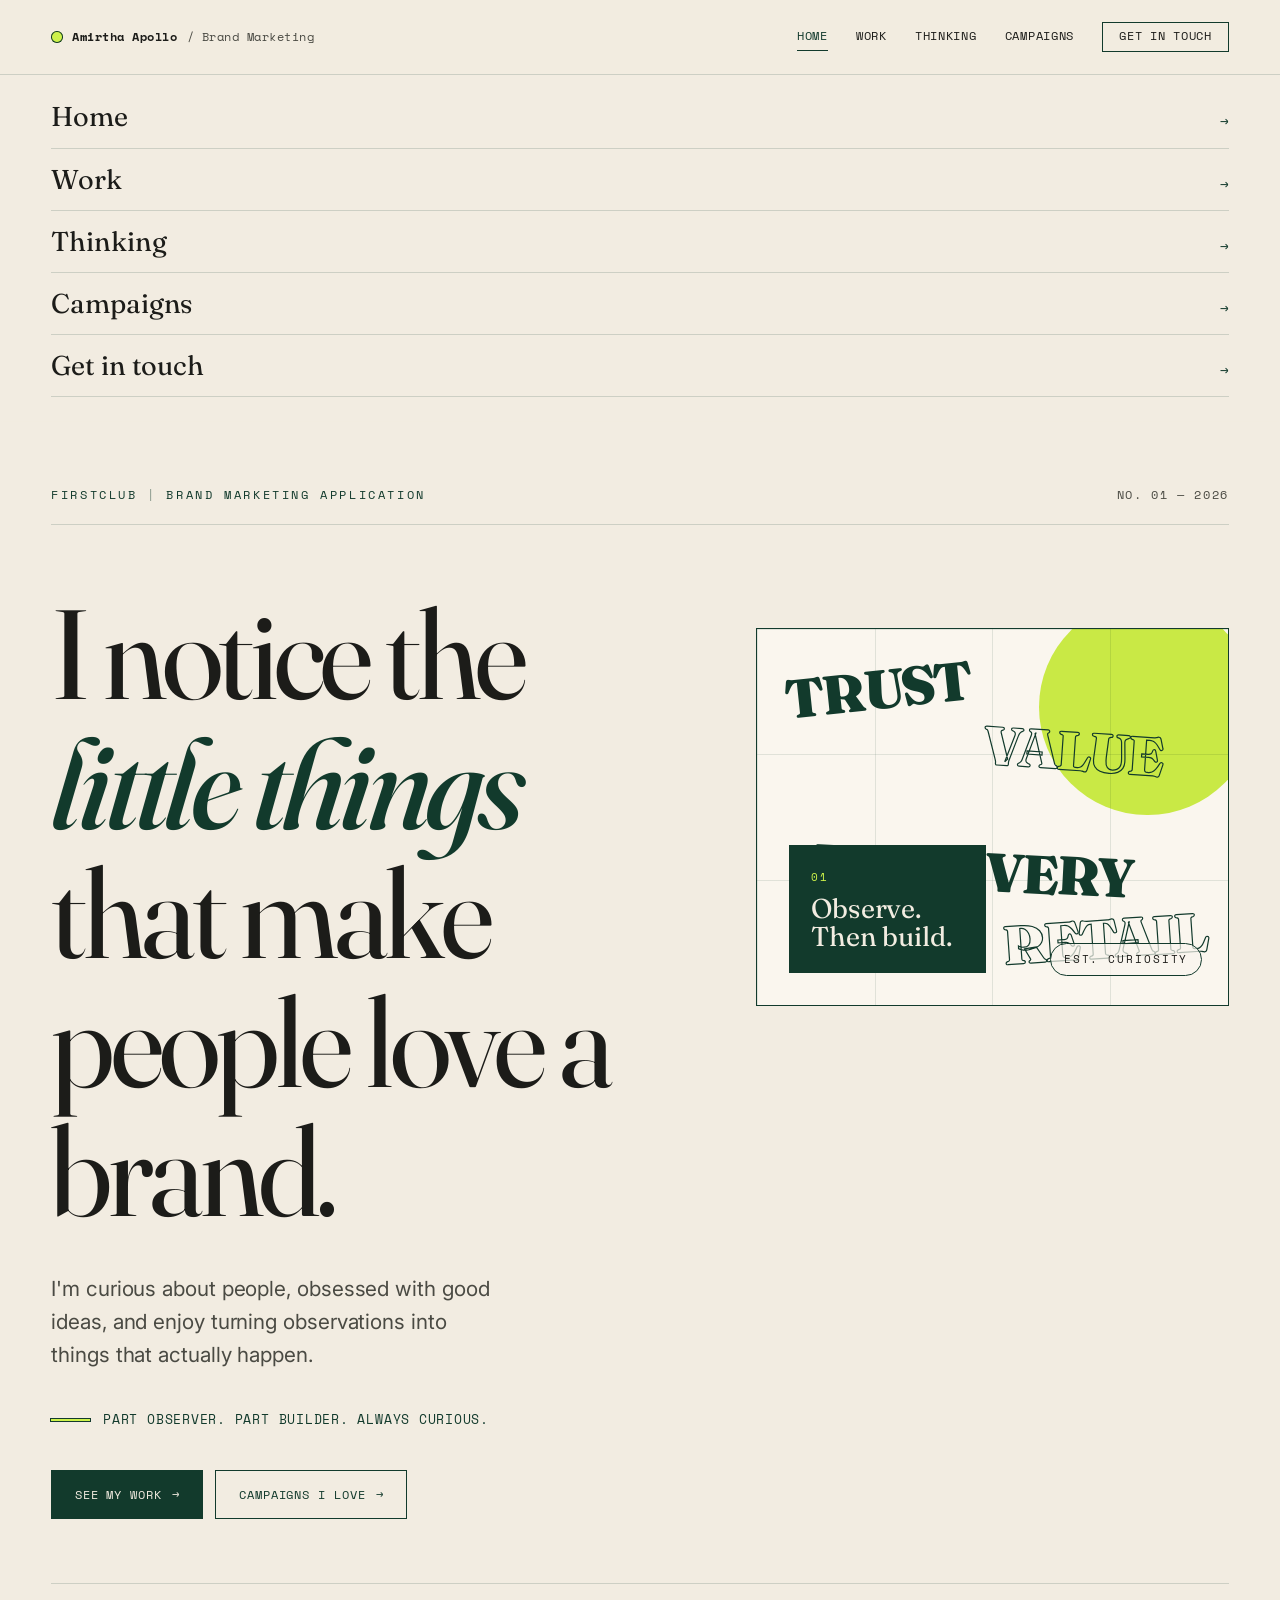
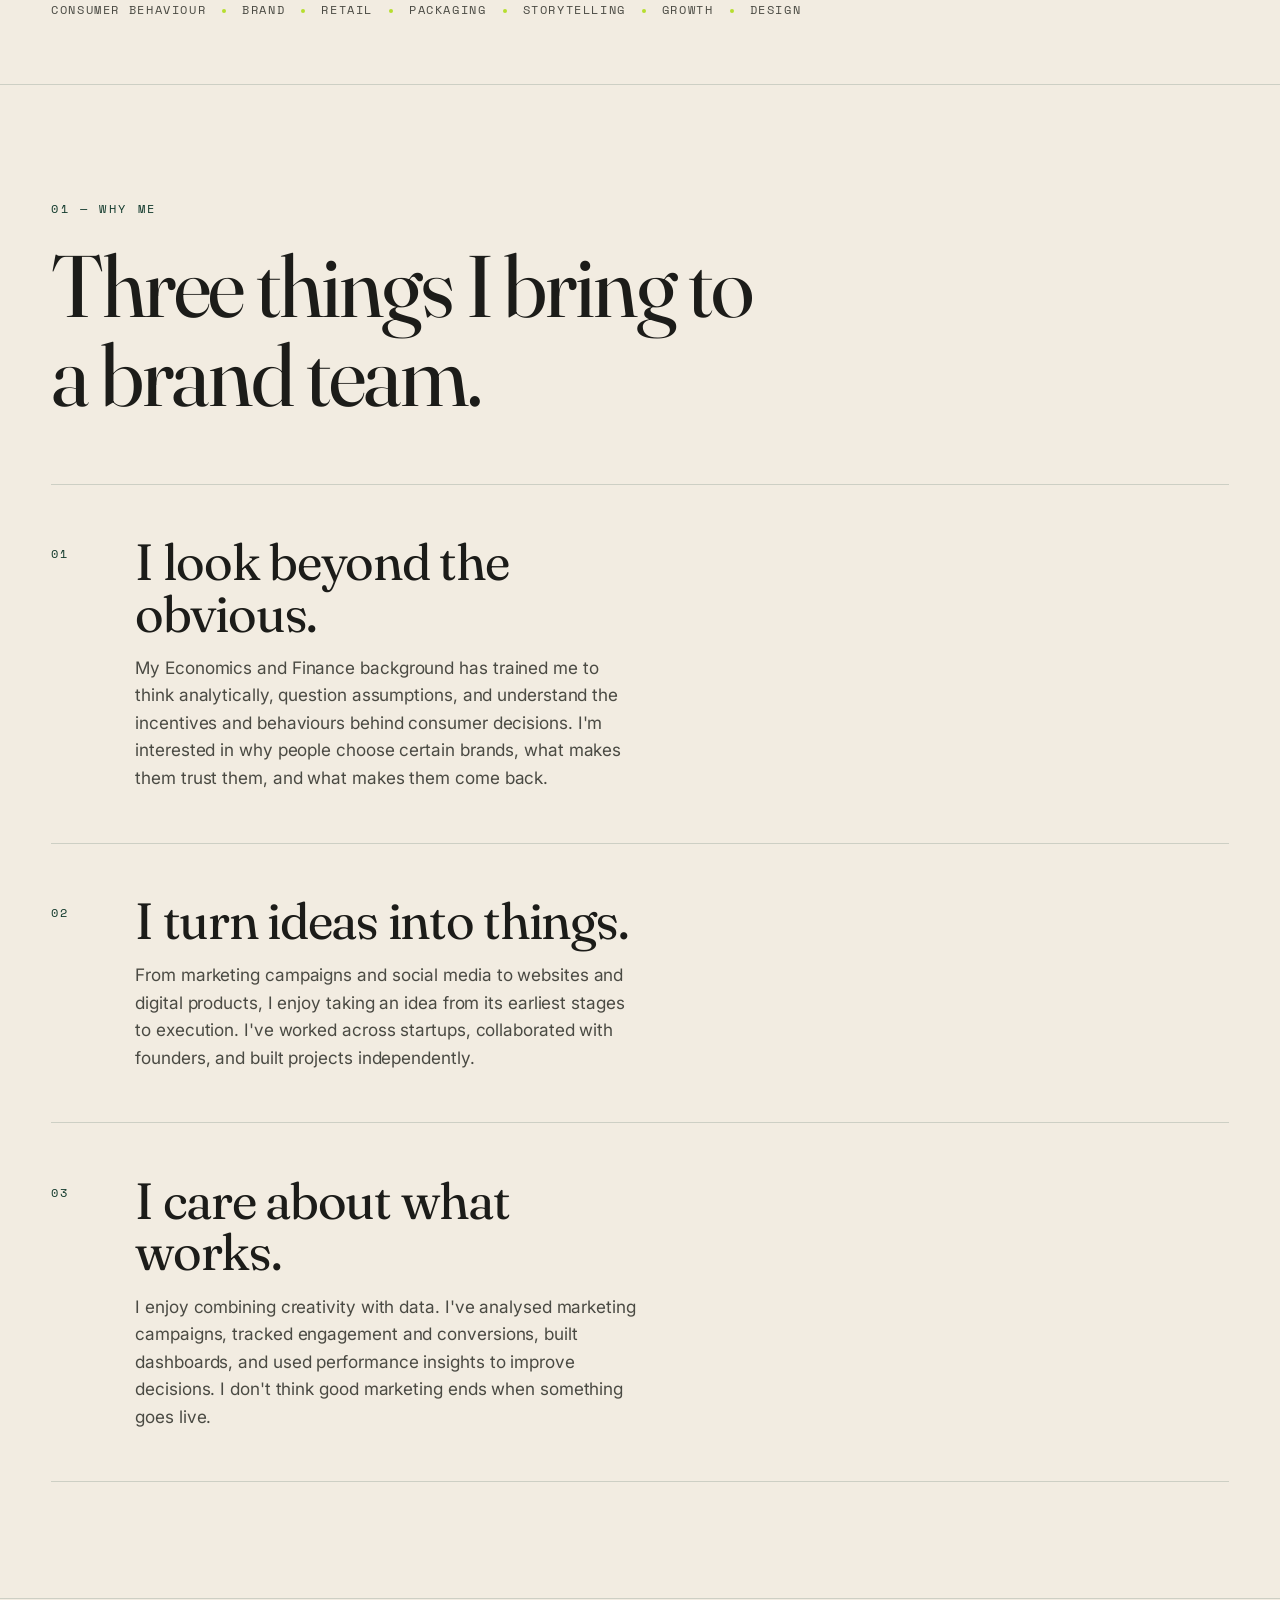
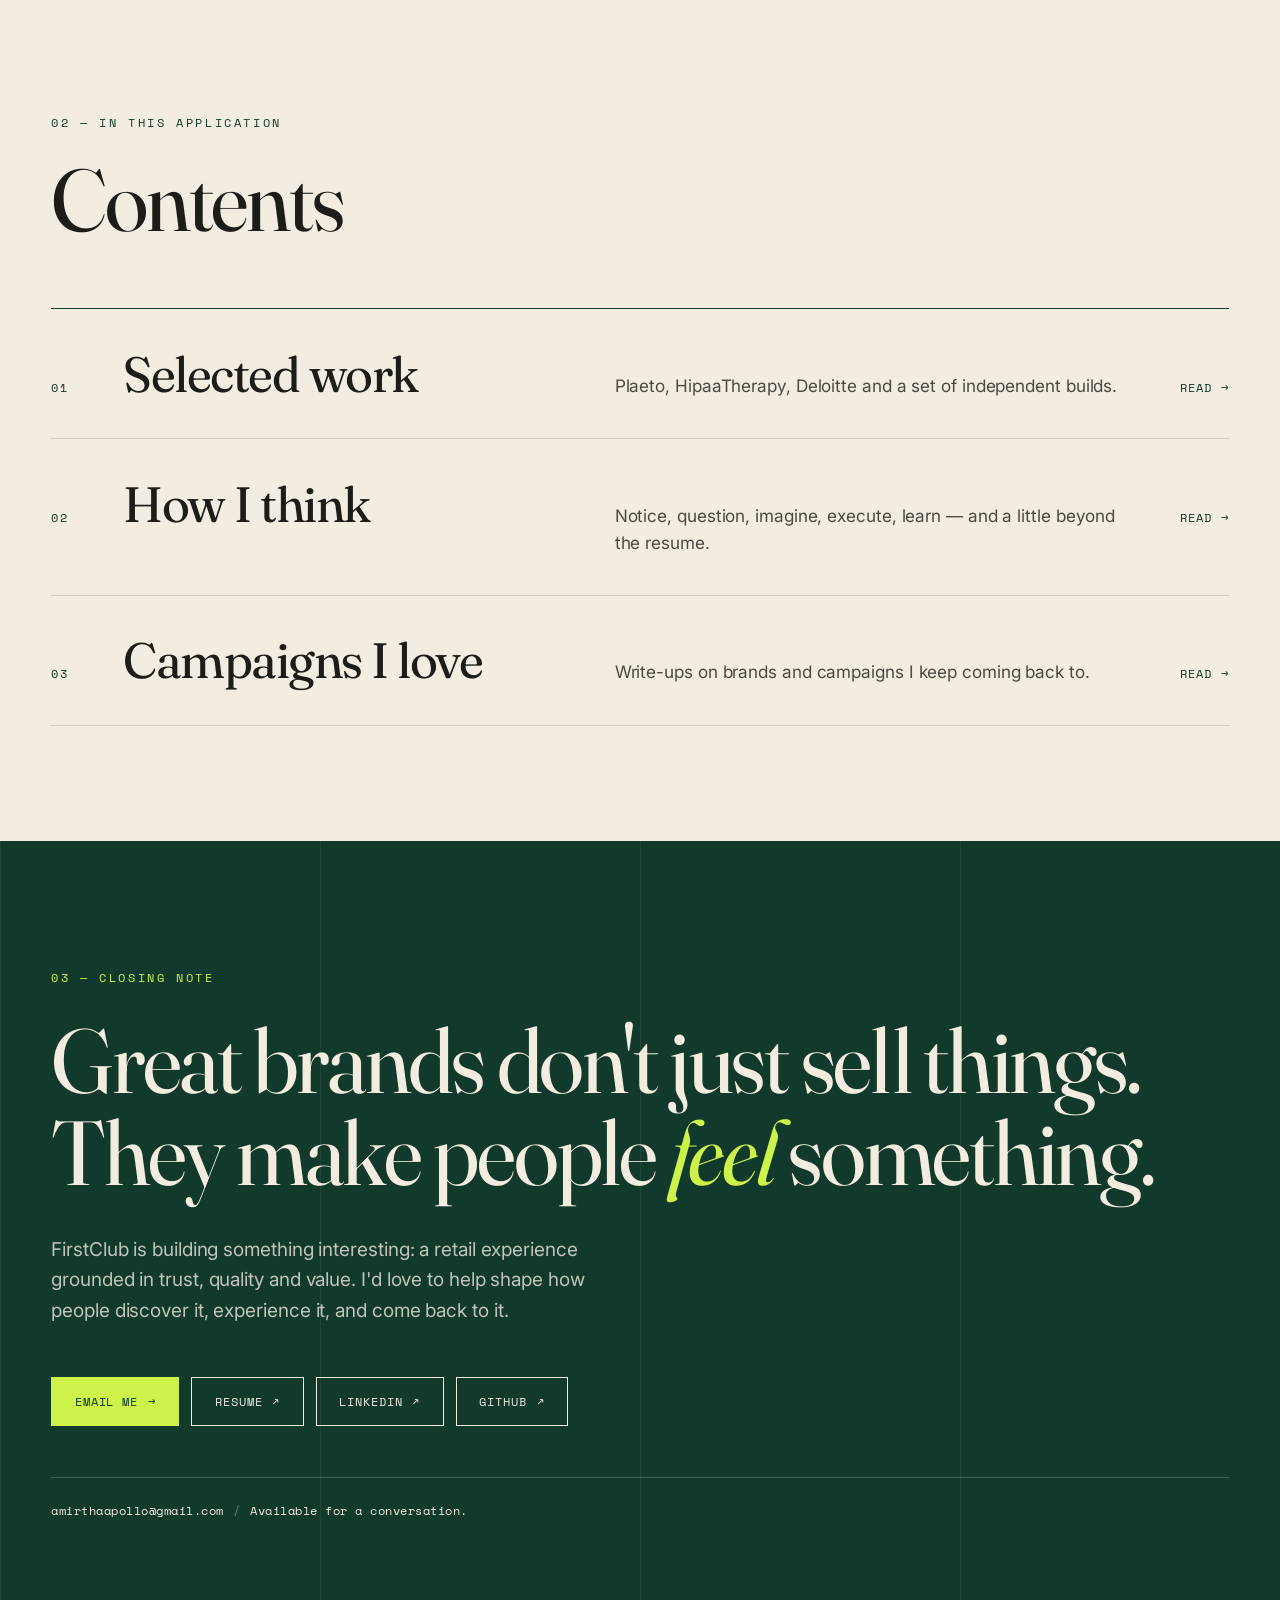
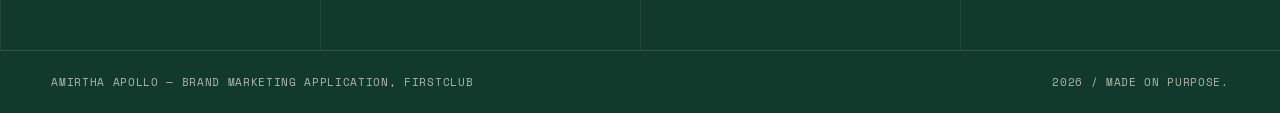
==== index.html @ 650ef2b1 "Add FirstClub Brand Marketing application site" ====
<!DOCTYPE html>
<html lang="en">
<head>
  <meta charset="UTF-8" />
  <meta name="viewport" content="width=device-width, initial-scale=1.0" />
  <title>Amirtha Apollo — Brand Marketing Application | FirstClub</title>
  <meta name="description" content="Amirtha Apollo — Brand Marketing application for FirstClub. Part observer, part builder, always curious. I notice the little things that make people love a brand." />
  <meta name="author" content="Amirtha Apollo" />
  <meta name="theme-color" content="#F4EFE6" />
  <link rel="canonical" href="https://amirthaapollo.netlify.app/" />

  <meta property="og:type" content="website" />
  <meta property="og:title" content="Amirtha Apollo — Brand Marketing Application | FirstClub" />
  <meta property="og:description" content="Part observer. Part builder. Always curious. A Brand Marketing application for FirstClub." />
  <meta property="og:url" content="https://amirthaapollo.netlify.app/" />
  <meta name="twitter:card" content="summary_large_image" />
  <meta name="twitter:title" content="Amirtha Apollo — Brand Marketing Application | FirstClub" />
  <meta name="twitter:description" content="Part observer. Part builder. Always curious." />

  <link rel="preconnect" href="https://fonts.googleapis.com" />
  <link rel="preconnect" href="https://fonts.gstatic.com" crossorigin />
  <link href="https://fonts.googleapis.com/css2?family=Fraunces:opsz,wght@9..144,300;9..144,400;9..144,500;9..144,600;9..144,700;9..144,900&family=Inter:wght@300;400;500;600&family=Space+Mono:wght@400;700&display=swap" rel="stylesheet" />
  <link rel="stylesheet" href="styles.css" />

  <script type="application/ld+json">
  {
    "@context": "https://schema.org",
    "@type": "Person",
    "name": "Amirtha Apollo",
    "email": "mailto:amirthaapollo@gmail.com",
    "url": "https://amirthaapollo.netlify.app/",
    "sameAs": ["https://github.com/AmirthaApollo", "https://amirthaapollo.netlify.app/"],
    "jobTitle": "Brand Marketing",
    "knowsAbout": ["Brand Marketing", "Consumer Behaviour", "Growth", "Product", "Human Capital Consulting"]
  }
  </script>
</head>
<body>
  <a class="skip-link" href="#content">Skip to content</a>

  <header class="site-head" id="siteHead">
    <div class="shell head-inner">
      <a class="mark" href="index.html" aria-label="Amirtha Apollo — home">
        <span class="mark-dot" aria-hidden="true"></span>
        <span class="mark-name">Amirtha Apollo</span>
        <span class="mark-role" aria-hidden="true">/ Brand Marketing</span>
      </a>

      <nav class="nav" aria-label="Primary">
        <a href="index.html" class="is-current">Home</a>
        <a href="work.html">Work</a>
        <a href="thinking.html">Thinking</a>
        <a href="campaigns.html">Campaigns</a>
        <a class="nav-cta" href="index.html#contact">Get in touch</a>
      </nav>

      <button class="menu-btn" id="menuBtn" aria-expanded="false" aria-controls="mobileNav" aria-label="Open menu">
        <span class="menu-bar" aria-hidden="true"></span>
        <span class="menu-bar" aria-hidden="true"></span>
      </button>
    </div>

    <nav class="mobile-nav" id="mobileNav" aria-label="Mobile" hidden>
      <a href="index.html">Home</a>
      <a href="work.html">Work</a>
      <a href="thinking.html">Thinking</a>
      <a href="campaigns.html">Campaigns</a>
      <a href="index.html#contact">Get in touch</a>
    </nav>
  </header>

  <main id="content">
    <section class="hero" id="top">
      <div class="shell">
        <div class="hero-top">
          <p class="eyebrow">FirstClub <span class="sep" aria-hidden="true">|</span> Brand Marketing Application</p>
          <p class="hero-edition">No. 01 <span aria-hidden="true">—</span> 2026</p>
        </div>

        <div class="hero-body">
          <div class="hero-lead">
            <h1 class="hero-title">
              I notice the <em>little things</em> that make people love a brand.
            </h1>
            <p class="hero-sub">
              I'm curious about people, obsessed with good ideas, and enjoy turning observations into things that actually happen.
            </p>
            <p class="hero-tag">
              <span class="tag-rule" aria-hidden="true"></span>
              Part observer. Part builder. Always curious.
            </p>
            <div class="hero-actions-row">
              <a class="btn-hero" href="work.html">See my work <span aria-hidden="true">&#8594;</span></a>
              <a class="btn-hero btn-hero--ghost" href="campaigns.html">Campaigns I love <span aria-hidden="true">&#8594;</span></a>
            </div>
          </div>

          <aside class="hero-art" aria-hidden="true">
            <div class="art-frame">
              <div class="art-lines"></div>
              <div class="art-disc"></div>
              <span class="art-word" style="--x:6%;--y:10%;--r:-6deg">TRUST</span>
              <span class="art-word" style="--x:48%;--y:26%;--r:4deg">VALUE</span>
              <span class="art-word" style="--x:12%;--y:58%;--r:3deg">DISCOVERY</span>
              <span class="art-word" style="--x:52%;--y:76%;--r:-4deg">RETAIL</span>
              <div class="art-tile">
                <span class="tile-num">01</span>
                <span class="tile-cap">Observe.<br />Then build.</span>
              </div>
              <span class="art-stamp">Est. curiosity</span>
            </div>
          </aside>
        </div>

        <div class="ticker" aria-hidden="true">
          <span>Consumer behaviour</span><span class="tick-dot"></span>
          <span>Brand</span><span class="tick-dot"></span>
          <span>Retail</span><span class="tick-dot"></span>
          <span>Packaging</span><span class="tick-dot"></span>
          <span>Storytelling</span><span class="tick-dot"></span>
          <span>Growth</span><span class="tick-dot"></span>
          <span>Design</span>
        </div>
      </div>
    </section>

    <section class="section why" id="main" aria-labelledby="why-title">
      <div class="shell">
        <header class="section-head reveal">
          <p class="eyebrow">01 <span aria-hidden="true">—</span> Why me</p>
          <h2 class="section-title" id="why-title">Three things I bring to<br class="desk-only" /> a brand team.</h2>
        </header>

        <div class="tenets">
          <article class="tenet reveal">
            <span class="tenet-num">01</span>
            <h3 class="tenet-title">I look beyond the obvious.</h3>
            <p>
              My Economics and Finance background has trained me to think analytically, question assumptions, and
              understand the incentives and behaviours behind consumer decisions. I'm interested in why people choose
              certain brands, what makes them trust them, and what makes them come back.
            </p>
          </article>

          <article class="tenet reveal">
            <span class="tenet-num">02</span>
            <h3 class="tenet-title">I turn ideas into things.</h3>
            <p>
              From marketing campaigns and social media to websites and digital products, I enjoy taking an idea from
              its earliest stages to execution. I've worked across startups, collaborated with founders, and built
              projects independently.
            </p>
          </article>

          <article class="tenet reveal">
            <span class="tenet-num">03</span>
            <h3 class="tenet-title">I care about what works.</h3>
            <p>
              I enjoy combining creativity with data. I've analysed marketing campaigns, tracked engagement and
              conversions, built dashboards, and used performance insights to improve decisions. I don't think good
              marketing ends when something goes live.
            </p>
          </article>
        </div>
      </div>
    </section>

    <section class="section contents-sec" aria-labelledby="contents-title">
      <div class="shell">
        <header class="section-head reveal">
          <p class="eyebrow">02 <span aria-hidden="true">—</span> In this application</p>
          <h2 class="section-title" id="contents-title">Contents</h2>
        </header>

        <ol class="contents">
          <li class="reveal">
            <a href="work.html">
              <span class="c-num">01</span>
              <span class="c-name">Selected work</span>
              <span class="c-desc">Plaeto, HipaaTherapy, Deloitte and a set of independent builds.</span>
              <span class="c-go" aria-hidden="true">Read &#8594;</span>
            </a>
          </li>
          <li class="reveal">
            <a href="thinking.html">
              <span class="c-num">02</span>
              <span class="c-name">How I think</span>
              <span class="c-desc">Notice, question, imagine, execute, learn — and a little beyond the resume.</span>
              <span class="c-go" aria-hidden="true">Read &#8594;</span>
            </a>
          </li>
          <li class="reveal">
            <a href="campaigns.html">
              <span class="c-num">03</span>
              <span class="c-name">Campaigns I love</span>
              <span class="c-desc">Write-ups on brands and campaigns I keep coming back to.</span>
              <span class="c-go" aria-hidden="true">Read &#8594;</span>
            </a>
          </li>
        </ol>
      </div>
    </section>

    <section class="closing" id="contact" aria-labelledby="contact-title">
      <div class="shell">
        <p class="eyebrow reveal">03 <span aria-hidden="true">—</span> Closing note</p>
        <h2 class="closing-title reveal" id="contact-title">
          Great brands don't just sell things. They make people <em>feel</em> something.
        </h2>
        <p class="closing-sub reveal">
          FirstClub is building something interesting: a retail experience grounded in trust, quality and value.
          I'd love to help shape how people discover it, experience it, and come back to it.
        </p>

        <div class="closing-actions reveal">
          <a class="btn btn-solid" href="mailto:amirthaapollo@gmail.com">
            Email me <span aria-hidden="true">&#8594;</span>
          </a>
          <a class="btn btn-line" href="#">Resume <span aria-hidden="true">&#8599;</span></a>
          <a class="btn btn-line" href="#">LinkedIn <span aria-hidden="true">&#8599;</span></a>
          <a class="btn btn-line" href="https://github.com/AmirthaApollo" target="_blank" rel="noopener">GitHub <span aria-hidden="true">&#8599;</span></a>
        </div>

        <div class="closing-detail reveal">
          <a href="mailto:amirthaapollo@gmail.com">amirthaapollo@gmail.com</a>
          <span aria-hidden="true" class="closing-sep">/</span>
          <span>Available for a conversation.</span>
        </div>
      </div>
    </section>
  </main>

  <footer class="site-foot">
    <div class="shell foot-inner">
      <p>Amirtha Apollo <span aria-hidden="true">—</span> Brand Marketing application, FirstClub</p>
      <p><span id="year">2026</span> <span aria-hidden="true">/</span> Made on purpose.</p>
    </div>
  </footer>

  <script src="script.js" defer></script>
</body>
</html>
---- styles.css ----
:root {
  --ivory: #f2ece1;
  --ivory-2: #faf6ee;
  --ink: #1c1c19;
  --ink-soft: #4a4a43;
  --forest: #123a2c;
  --forest-2: #1c4c3a;
  --lime: #cdf24a;
  --lime-deep: #b6de2e;
  --line: rgba(18, 58, 44, 0.16);
  --line-ink: rgba(28, 28, 25, 0.14);
  --serif: "Fraunces", Georgia, "Times New Roman", serif;
  --sans: "Inter", system-ui, -apple-system, "Segoe UI", sans-serif;
  --mono: "Space Mono", ui-monospace, "SFMono-Regular", monospace;
  --shell: 1280px;
  --gutter: clamp(1.25rem, 4vw, 4rem);
  --ease: cubic-bezier(0.22, 0.61, 0.36, 1);
}

*,
*::before,
*::after {
  box-sizing: border-box;
}

html {
  -webkit-text-size-adjust: 100%;
  scroll-behavior: smooth;
}

body {
  margin: 0;
  background: var(--ivory);
  color: var(--ink);
  font-family: var(--sans);
  font-size: clamp(1rem, 0.95rem + 0.25vw, 1.075rem);
  line-height: 1.6;
  font-weight: 400;
  letter-spacing: -0.005em;
  -webkit-font-smoothing: antialiased;
  text-rendering: optimizeLegibility;
  overflow-x: hidden;
}

h1,
h2,
h3 {
  margin: 0;
  font-family: var(--serif);
  font-weight: 500;
  line-height: 1.02;
  letter-spacing: -0.025em;
}

p {
  margin: 0;
}

img {
  max-width: 100%;
  display: block;
}

a {
  color: inherit;
  text-decoration: none;
}

ol,
ul {
  margin: 0;
  padding: 0;
  list-style: none;
}

::selection {
  background: var(--lime);
  color: var(--forest);
}

:focus-visible {
  outline: 2px solid var(--forest);
  outline-offset: 3px;
  border-radius: 2px;
}

.skip-link {
  position: absolute;
  top: -100px;
  left: var(--gutter);
  z-index: 200;
  background: var(--forest);
  color: var(--ivory);
  padding: 0.7rem 1.1rem;
  font-family: var(--mono);
  font-size: 0.72rem;
  letter-spacing: 0.1em;
  text-transform: uppercase;
}

.skip-link:focus {
  top: 0.75rem;
}

.shell {
  width: min(100% - (var(--gutter) * 2), var(--shell));
  margin-inline: auto;
}

.eyebrow {
  font-family: var(--mono);
  font-size: clamp(0.66rem, 0.62rem + 0.15vw, 0.74rem);
  letter-spacing: 0.22em;
  text-transform: uppercase;
  color: var(--forest);
}

.eyebrow .sep {
  opacity: 0.5;
}

.section {
  padding-block: clamp(4.5rem, 9vw, 9rem);
  border-top: 1px solid var(--line);
  position: relative;
  scroll-margin-top: 5.25rem;
}

.section-head {
  max-width: 62rem;
  margin-bottom: clamp(2.75rem, 5vw, 4.5rem);
}

.section-head .eyebrow {
  margin-bottom: 1.4rem;
}

.section-title {
  font-size: clamp(2.4rem, 1.3rem + 5.2vw, 5.6rem);
  font-weight: 400;
}

.section-title br {
  display: none;
}

.section-intro {
  margin-top: 1.5rem;
  max-width: 40ch;
  color: var(--ink-soft);
}

.desk-only {
  display: none;
}

/* ---------- header ---------- */

.site-head {
  position: sticky;
  top: 0;
  z-index: 100;
  background: color-mix(in srgb, var(--ivory) 88%, transparent);
  backdrop-filter: saturate(140%) blur(12px);
  -webkit-backdrop-filter: saturate(140%) blur(12px);
  border-bottom: 1px solid transparent;
  transition: border-color 0.4s var(--ease), background 0.4s var(--ease);
}

.site-head.is-stuck {
  border-bottom-color: var(--line);
}

.head-inner {
  display: flex;
  align-items: center;
  justify-content: space-between;
  gap: 1.5rem;
  min-height: 4.6rem;
}

.mark {
  display: inline-flex;
  align-items: center;
  gap: 0.6rem;
  font-family: var(--mono);
  font-size: 0.78rem;
  letter-spacing: 0.04em;
}

.mark-dot {
  width: 0.72rem;
  height: 0.72rem;
  border-radius: 50%;
  background: var(--lime);
  box-shadow: 0 0 0 1px var(--forest) inset;
  flex: none;
}

.mark-name {
  font-weight: 700;
}

.mark-role {
  color: var(--ink-soft);
  display: none;
}

.nav {
  display: flex;
  align-items: center;
  gap: clamp(1rem, 2.2vw, 2.2rem);
  font-family: var(--mono);
  font-size: 0.74rem;
  letter-spacing: 0.06em;
  text-transform: uppercase;
}

.nav a {
  position: relative;
  padding-block: 0.3rem;
  color: var(--ink);
  transition: color 0.3s var(--ease);
}

.nav a:not(.nav-cta)::after {
  content: "";
  position: absolute;
  left: 0;
  bottom: 0;
  height: 1px;
  width: 100%;
  background: var(--forest);
  transform: scaleX(0);
  transform-origin: left;
  transition: transform 0.4s var(--ease);
}

.nav a:not(.nav-cta):hover::after,
.nav a.is-active:not(.nav-cta)::after {
  transform: scaleX(1);
}

.nav-cta {
  border: 1px solid var(--forest);
  padding: 0.55rem 1rem;
  color: var(--forest);
  transition: background 0.3s var(--ease), color 0.3s var(--ease);
}

.nav-cta:hover {
  background: var(--forest);
  color: var(--ivory);
}

.menu-btn {
  display: none;
  flex-direction: column;
  justify-content: center;
  gap: 6px;
  width: 2.75rem;
  height: 2.75rem;
  background: none;
  border: 1px solid var(--line);
  cursor: pointer;
  padding: 0;
}

.menu-bar {
  display: block;
  width: 1.15rem;
  height: 1.5px;
  margin-inline: auto;
  background: var(--forest);
  transition: transform 0.35s var(--ease), opacity 0.35s var(--ease);
}

.menu-btn[aria-expanded="true"] .menu-bar:first-child {
  transform: translateY(3.75px) rotate(45deg);
}

.menu-btn[aria-expanded="true"] .menu-bar:last-child {
  transform: translateY(-3.75px) rotate(-45deg);
}

.mobile-nav {
  display: grid;
  border-top: 1px solid var(--line);
  background: var(--ivory);
  padding: 0.75rem var(--gutter) 1.5rem;
}

.mobile-nav a {
  font-family: var(--serif);
  font-size: 1.7rem;
  padding-block: 0.55rem;
  border-bottom: 1px solid var(--line);
  display: flex;
  justify-content: space-between;
  align-items: baseline;
}

.mobile-nav a::after {
  content: "\2192";
  font-family: var(--mono);
  font-size: 0.9rem;
  color: var(--forest);
}

/* ---------- hero ---------- */

.hero {
  padding-block: clamp(2rem, 5vw, 4rem) clamp(2.5rem, 5vw, 4.5rem);
  position: relative;
  scroll-margin-top: 5.25rem;
}

.hero-top {
  display: flex;
  justify-content: space-between;
  align-items: center;
  gap: 1rem;
  padding-bottom: 1.2rem;
  border-bottom: 1px solid var(--line);
}

.hero-edition {
  font-family: var(--mono);
  font-size: 0.72rem;
  letter-spacing: 0.14em;
  text-transform: uppercase;
  color: var(--ink-soft);
}

.hero-body {
  display: grid;
  gap: clamp(2.5rem, 5vw, 4.5rem);
  padding-top: clamp(2rem, 5vw, 4rem);
}

.hero-lead {
  max-width: 40rem;
}

.hero-title {
  font-size: clamp(3rem, 1.2rem + 8.4vw, 8.6rem);
  font-weight: 400;
  letter-spacing: -0.035em;
}

.hero-title em {
  font-style: italic;
  font-weight: 500;
  color: var(--forest);
}

.hero-sub {
  margin-top: clamp(1.5rem, 3vw, 2.25rem);
  max-width: 34ch;
  font-size: clamp(1.05rem, 1rem + 0.4vw, 1.3rem);
  color: var(--ink-soft);
}

.hero-tag {
  margin-top: clamp(1.75rem, 3vw, 2.5rem);
  display: inline-flex;
  align-items: center;
  gap: 0.85rem;
  font-family: var(--mono);
  font-size: 0.8rem;
  letter-spacing: 0.06em;
  text-transform: uppercase;
  color: var(--forest);
}

.tag-rule {
  width: 2.4rem;
  height: 2px;
  background: var(--lime);
  box-shadow: 0 0 0 1px var(--forest);
}

/* hero art */

.hero-art {
  position: relative;
}

.art-frame {
  position: relative;
  aspect-ratio: 5 / 4;
  background: var(--ivory-2);
  border: 1px solid var(--forest);
  overflow: hidden;
}

.art-lines {
  position: absolute;
  inset: 0;
  background-image:
    repeating-linear-gradient(to right, var(--line) 0 1px, transparent 1px 25%),
    repeating-linear-gradient(to bottom, var(--line) 0 1px, transparent 1px 33.33%);
  opacity: 0.7;
}

.art-disc {
  position: absolute;
  right: -6%;
  top: -8%;
  width: 46%;
  aspect-ratio: 1;
  border-radius: 50%;
  background: var(--lime);
  mix-blend-mode: multiply;
}

.art-word {
  position: absolute;
  left: var(--x);
  top: var(--y);
  transform: rotate(var(--r));
  font-family: var(--serif);
  font-weight: 900;
  font-size: clamp(1.5rem, 1rem + 3.4vw, 3.4rem);
  line-height: 0.9;
  letter-spacing: -0.04em;
  color: var(--forest);
  text-transform: uppercase;
}

.art-word:nth-of-type(even) {
  color: transparent;
  -webkit-text-stroke: 1.2px var(--forest);
}

.art-tile {
  position: absolute;
  left: clamp(1rem, 3vw, 2rem);
  bottom: clamp(1rem, 3vw, 2rem);
  width: 42%;
  background: var(--forest);
  color: var(--ivory);
  padding: clamp(0.9rem, 2vw, 1.4rem);
  display: grid;
  gap: 0.5rem;
}

.tile-num {
  font-family: var(--mono);
  font-size: 0.7rem;
  letter-spacing: 0.16em;
  color: var(--lime);
}

.tile-cap {
  font-family: var(--serif);
  font-size: clamp(1.05rem, 0.8rem + 1.4vw, 1.7rem);
  line-height: 1.05;
}

.art-stamp {
  position: absolute;
  right: clamp(0.9rem, 2.5vw, 1.6rem);
  bottom: clamp(1rem, 3vw, 1.8rem);
  font-family: var(--mono);
  font-size: 0.66rem;
  letter-spacing: 0.18em;
  text-transform: uppercase;
  border: 1px solid var(--forest);
  border-radius: 999px;
  padding: 0.45rem 0.8rem;
  background: color-mix(in srgb, var(--ivory-2) 70%, transparent);
}

.art-caption,
.ticker {
  display: none;
}

.ticker {
  margin-top: clamp(2.5rem, 5vw, 4rem);
  padding-top: 1.1rem;
  border-top: 1px solid var(--line);
  align-items: center;
  gap: 1rem;
  font-family: var(--mono);
  font-size: 0.72rem;
  letter-spacing: 0.14em;
  text-transform: uppercase;
  color: var(--ink-soft);
  flex-wrap: wrap;
}

.tick-dot {
  width: 4px;
  height: 4px;
  border-radius: 50%;
  background: var(--lime-deep);
}

/* ---------- why me ---------- */

.tenets {
  display: grid;
  gap: 0;
  border-top: 1px solid var(--line);
}

.tenet {
  display: grid;
  grid-template-columns: 1fr;
  gap: 0.9rem;
  padding-block: clamp(2rem, 4vw, 3.4rem);
  border-bottom: 1px solid var(--line);
  position: relative;
}

.tenet-num {
  font-family: var(--mono);
  font-size: 0.72rem;
  letter-spacing: 0.16em;
  color: var(--forest);
}

.tenet-title {
  font-size: clamp(1.8rem, 1.1rem + 2.6vw, 3.2rem);
  font-weight: 400;
  max-width: 16ch;
}

.tenet p {
  color: var(--ink-soft);
  max-width: 46ch;
}

/* ---------- work index ---------- */

.index {
  border-top: 1px solid var(--forest);
}

.entry {
  display: grid;
  gap: 1.5rem;
  padding-block: clamp(2.25rem, 4vw, 3.5rem);
  border-bottom: 1px solid var(--line);
  transition: background 0.4s var(--ease);
}

.entry:hover {
  background: color-mix(in srgb, var(--ivory-2) 70%, transparent);
}

.entry-head {
  display: grid;
  grid-template-columns: auto 1fr;
  gap: 0.35rem 1.1rem;
  align-items: baseline;
}

.entry-num {
  font-family: var(--mono);
  font-size: 0.74rem;
  letter-spacing: 0.14em;
  color: var(--forest);
  grid-row: span 2;
  padding-top: 0.5rem;
}

.entry-name {
  font-size: clamp(1.9rem, 1.1rem + 3vw, 3.6rem);
  font-weight: 400;
  letter-spacing: -0.03em;
}

.entry-kind {
  font-family: var(--mono);
  font-size: 0.72rem;
  letter-spacing: 0.1em;
  text-transform: uppercase;
  color: var(--ink-soft);
}

.entry-desc {
  max-width: 52ch;
  color: var(--ink-soft);
}

.entry-list {
  margin-top: 1.1rem;
  display: grid;
  gap: 0.65rem;
  max-width: 56ch;
}

.entry-list li {
  padding-left: 1.5rem;
  position: relative;
}

.entry-list li::before {
  content: "";
  position: absolute;
  left: 0;
  top: 0.72em;
  width: 0.9rem;
  height: 1px;
  background: var(--forest);
}

.entry-figures {
  display: flex;
  flex-wrap: wrap;
  gap: 0.6rem 1.6rem;
  align-content: start;
}

.figure {
  font-family: var(--mono);
  font-size: 0.72rem;
  letter-spacing: 0.05em;
  color: var(--ink-soft);
  text-transform: uppercase;
}

.figure b {
  display: block;
  font-family: var(--serif);
  font-weight: 500;
  font-size: 1.6rem;
  letter-spacing: -0.02em;
  color: var(--forest);
  text-transform: none;
}

/* ---------- builds ---------- */

.grid {
  display: grid;
  grid-template-columns: 1fr;
  gap: clamp(1.5rem, 3vw, 2.5rem);
}

.card {
  display: grid;
  gap: 0.9rem;
  align-content: start;
}

.card-thumb {
  display: block;
  overflow: hidden;
  border: 1px solid var(--forest);
  background: var(--ivory-2);
  aspect-ratio: 16 / 11;
}

.card-thumb img {
  width: 100%;
  height: 100%;
  object-fit: cover;
  object-position: top center;
  filter: grayscale(0.25) contrast(1.02);
  transform: scale(1.01);
  transition: transform 0.7s var(--ease), filter 0.5s var(--ease);
}

.card:hover .card-thumb img {
  transform: scale(1.05);
  filter: grayscale(0) contrast(1.05);
}

.card-meta {
  display: flex;
  align-items: baseline;
  justify-content: space-between;
  gap: 1rem;
  padding-top: 0.85rem;
  border-top: 1px solid var(--line);
}

.card-num {
  font-family: var(--mono);
  font-size: 0.72rem;
  color: var(--forest);
  letter-spacing: 0.12em;
}

.card-kind {
  font-family: var(--mono);
  font-size: 0.68rem;
  letter-spacing: 0.08em;
  text-transform: uppercase;
  color: var(--ink-soft);
  margin-left: auto;
  text-align: right;
}

.card-go {
  font-family: var(--mono);
  font-size: 0.68rem;
  letter-spacing: 0.08em;
  text-transform: uppercase;
  color: var(--forest);
  white-space: nowrap;
  transition: transform 0.3s var(--ease);
}

.card:hover .card-go {
  transform: translateX(3px);
}

.card-go i {
  font-style: normal;
}

.card-name {
  font-family: var(--serif);
  font-size: clamp(1.5rem, 1rem + 1.8vw, 2.2rem);
  letter-spacing: -0.02em;
  line-height: 1.05;
}

/* ---------- process ---------- */

.sequence {
  display: grid;
  gap: 0;
  border-top: 1px solid var(--forest);
}

.step {
  position: relative;
  padding: clamp(1.6rem, 3vw, 2.6rem) 0 clamp(1.6rem, 3vw, 2.6rem) 2.4rem;
  border-bottom: 1px solid var(--line);
  display: grid;
  gap: 0.5rem;
}

.step-node {
  position: absolute;
  left: 0;
  top: clamp(1.9rem, 3.4vw, 3rem);
  width: 0.9rem;
  height: 0.9rem;
  border-radius: 50%;
  background: var(--lime);
  border: 1px solid var(--forest);
  transition: background 0.4s var(--ease), transform 0.4s var(--ease);
}

.step::before {
  content: "";
  position: absolute;
  left: 0.42rem;
  top: 0;
  bottom: 0;
  width: 1px;
  background: var(--line);
}

.step:hover .step-node {
  background: var(--forest);
  transform: scale(1.35);
}

.step-num {
  font-family: var(--mono);
  font-size: 0.68rem;
  letter-spacing: 0.18em;
  color: var(--forest);
}

.step-title {
  font-size: clamp(1.8rem, 1.2rem + 2.4vw, 3rem);
  font-weight: 400;
}

.step p {
  color: var(--ink-soft);
  max-width: 46ch;
}

/* ---------- beyond ---------- */

.notes {
  display: grid;
  border-top: 1px solid var(--line);
}

.note {
  display: grid;
  gap: 0.6rem;
  padding-block: clamp(1.6rem, 3vw, 2.4rem);
  border-bottom: 1px solid var(--line);
}

.note-k {
  font-family: var(--mono);
  font-size: 0.72rem;
  letter-spacing: 0.14em;
  text-transform: uppercase;
  color: var(--forest);
}

.note-v {
  font-family: var(--serif);
  font-size: clamp(1.15rem, 0.9rem + 1.1vw, 1.65rem);
  line-height: 1.28;
  max-width: 34ch;
}

.tags {
  margin-top: clamp(2rem, 4vw, 3rem);
  display: flex;
  flex-wrap: wrap;
  gap: 0.6rem;
}

.tags span {
  font-family: var(--mono);
  font-size: 0.72rem;
  letter-spacing: 0.06em;
  text-transform: uppercase;
  border: 1px solid var(--line-ink);
  border-radius: 999px;
  padding: 0.45rem 0.9rem;
  transition: border-color 0.3s var(--ease), background 0.3s var(--ease), color 0.3s var(--ease);
}

.tags span:hover {
  border-color: var(--forest);
  background: var(--lime);
  color: var(--forest);
}

/* ---------- closing ---------- */

.closing {
  padding-block: clamp(5rem, 10vw, 10rem);
  background: var(--forest);
  color: var(--ivory);
  position: relative;
}

.closing::before {
  content: "";
  position: absolute;
  inset: 0;
  background-image: repeating-linear-gradient(to right, rgba(255, 255, 255, 0.06) 0 1px, transparent 1px 25%);
  pointer-events: none;
}

.closing .shell {
  position: relative;
}

.closing .eyebrow {
  color: var(--lime);
  margin-bottom: 1.6rem;
  display: block;
}

.closing-title {
  font-size: clamp(2.4rem, 1.2rem + 5.6vw, 6rem);
  font-weight: 400;
  max-width: 22ch;
}

.closing-title em {
  font-style: italic;
  color: var(--lime);
}

.closing-sub {
  margin-top: clamp(1.5rem, 3vw, 2.25rem);
  max-width: 46ch;
  color: color-mix(in srgb, var(--ivory) 78%, transparent);
  font-size: clamp(1rem, 0.95rem + 0.3vw, 1.2rem);
}

.closing-actions {
  margin-top: clamp(2.25rem, 4vw, 3.25rem);
  display: flex;
  flex-wrap: wrap;
  gap: 0.75rem;
}

.btn {
  display: inline-flex;
  align-items: center;
  gap: 0.6rem;
  font-family: var(--mono);
  font-size: 0.76rem;
  letter-spacing: 0.08em;
  text-transform: uppercase;
  padding: 0.85rem 1.4rem;
  border: 1px solid var(--ivory);
  transition: background 0.3s var(--ease), color 0.3s var(--ease), border-color 0.3s var(--ease);
}

.btn span {
  transition: transform 0.3s var(--ease);
}

.btn:hover span {
  transform: translateX(3px);
}

.btn-solid {
  background: var(--lime);
  color: var(--forest);
  border-color: var(--lime);
}

.btn-solid:hover {
  background: var(--ivory);
  border-color: var(--ivory);
}

.btn-line {
  color: var(--ivory);
}

.btn-line:hover {
  background: var(--ivory);
  color: var(--forest);
}

.closing-detail {
  margin-top: clamp(2.25rem, 4vw, 3.25rem);
  padding-top: 1.4rem;
  border-top: 1px solid rgba(255, 255, 255, 0.18);
  display: flex;
  flex-wrap: wrap;
  gap: 0.6rem;
  font-family: var(--mono);
  font-size: 0.78rem;
  letter-spacing: 0.04em;
}

.closing-detail a {
  border-bottom: 1px solid transparent;
  transition: border-color 0.3s var(--ease), color 0.3s var(--ease);
}

.closing-detail a:hover {
  border-bottom-color: var(--lime);
  color: var(--lime);
}

.closing-sep {
  opacity: 0.4;
}

/* ---------- footer ---------- */

.site-foot {
  background: var(--forest);
  color: color-mix(in srgb, var(--ivory) 70%, transparent);
  border-top: 1px solid rgba(255, 255, 255, 0.12);
  padding-block: 1.4rem;
}

.foot-inner {
  display: flex;
  flex-wrap: wrap;
  justify-content: space-between;
  gap: 0.5rem 1.5rem;
  font-family: var(--mono);
  font-size: 0.7rem;
  letter-spacing: 0.06em;
  text-transform: uppercase;
}

/* ---------- motion ---------- */

.reveal {
  opacity: 0;
  transform: translateY(26px);
  transition: opacity 0.7s var(--ease), transform 0.7s var(--ease);
}

.reveal.is-in {
  opacity: 1;
  transform: none;
}

.grid .reveal:nth-child(2),
.notes .reveal:nth-child(2) {
  transition-delay: 0.08s;
}

.grid .reveal:nth-child(3),
.notes .reveal:nth-child(3) {
  transition-delay: 0.16s;
}

.grid .reveal:nth-child(4),
.notes .reveal:nth-child(4) {
  transition-delay: 0.24s;
}

.grid .reveal:nth-child(5) {
  transition-delay: 0.32s;
}

/* ---------- responsive ---------- */

@media (min-width: 640px) {
  .mark-role {
    display: inline;
  }

  .tenet {
    grid-template-columns: 4rem 1fr;
    column-gap: 1.25rem;
  }

  .tenet-num {
    grid-row: 1 / span 2;
    padding-top: 0.6rem;
  }

  .grid {
    grid-template-columns: repeat(2, 1fr);
  }

  .notes {
    grid-template-columns: repeat(2, 1fr);
  }

  .note {
    padding-inline: 0;
  }

  .notes .note:nth-child(odd) {
    padding-right: clamp(1rem, 3vw, 2.5rem);
    border-right: 1px solid var(--line);
  }

  .notes .note:nth-child(even) {
    padding-left: clamp(1rem, 3vw, 2.5rem);
  }
}

@media (min-width: 900px) {
  .section-title br,
  .desk-only {
    display: inline;
  }

  .hero-body {
    grid-template-columns: minmax(0, 1.15fr) minmax(0, 0.85fr);
    align-items: start;
  }

  .hero-art {
    padding-top: clamp(1rem, 3vw, 2.5rem);
  }

  .ticker {
    display: flex;
  }

  .art-caption {
    display: block;
    margin-top: 0.9rem;
    font-family: var(--mono);
    font-size: 0.68rem;
    letter-spacing: 0.06em;
    color: var(--ink-soft);
    text-transform: uppercase;
  }

  .entry {
    grid-template-columns: minmax(0, 1.1fr) minmax(0, 1fr);
    column-gap: clamp(2rem, 4vw, 4rem);
  }

  .entry-head {
    grid-column: 1;
  }

  .entry-body {
    grid-column: 1;
  }

  .entry-figures {
    grid-column: 2;
    grid-row: 1 / span 2;
    flex-direction: column;
    gap: 2rem;
    padding-top: 0.5rem;
    align-items: flex-start;
  }

  .grid {
    grid-template-columns: repeat(3, 1fr);
  }

  .sequence {
    grid-template-columns: repeat(5, 1fr);
    border-bottom: 1px solid var(--line);
  }

  .step {
    padding: 5.5rem 1.2rem clamp(1.6rem, 3vw, 2.4rem) 0;
    border-bottom: none;
    border-right: 1px solid var(--line);
  }

  .step:last-child {
    border-right: none;
  }

  .step-node {
    top: 4.4rem;
    left: 0;
  }

  .step::before {
    left: 0;
    top: 4.85rem;
    bottom: auto;
    width: 100%;
    height: 1px;
  }

  .step:last-child::before {
    display: none;
  }

  .step-title {
    font-size: clamp(1.5rem, 0.9rem + 1.4vw, 2.1rem);
  }
}

@media (max-width: 899px) {
  .nav {
    display: none;
  }

  .menu-btn {
    display: flex;
  }

  .mobile-nav[hidden] {
    display: none;
  }
}

@media (min-width: 1100px) {
  .closing-title {
    max-width: 24ch;
  }
}

@media (prefers-reduced-motion: reduce) {
  html {
    scroll-behavior: auto;
  }

  *,
  *::before,
  *::after {
    animation-duration: 0.001ms !important;
    transition-duration: 0.001ms !important;
  }

  .reveal {
    opacity: 1;
    transform: none;
  }
}

@media (prefers-contrast: more) {
  :root {
    --line: rgba(18, 58, 44, 0.4);
    --ink-soft: #33332e;
  }
}

/* ---------- multi-page nav state ---------- */

.nav a.is-current:not(.nav-cta)::after {
  transform: scaleX(1);
}

.nav a.is-current:not(.nav-cta) {
  color: var(--forest);
}

/* ---------- hero buttons (home) ---------- */

.hero-actions-row {
  margin-top: clamp(1.75rem, 4vw, 2.5rem);
  display: flex;
  flex-wrap: wrap;
  gap: 0.75rem;
}

.btn-hero {
  display: inline-flex;
  align-items: center;
  gap: 0.6rem;
  font-family: var(--mono);
  font-size: 0.76rem;
  letter-spacing: 0.08em;
  text-transform: uppercase;
  padding: 0.85rem 1.4rem;
  background: var(--forest);
  color: var(--ivory);
  border: 1px solid var(--forest);
  transition: background 0.3s var(--ease), color 0.3s var(--ease), border-color 0.3s var(--ease);
}

.btn-hero span {
  transition: transform 0.3s var(--ease);
}

.btn-hero:hover span {
  transform: translateX(3px);
}

.btn-hero:hover {
  background: var(--lime);
  color: var(--forest);
  border-color: var(--lime);
}

.btn-hero--ghost {
  background: transparent;
  color: var(--forest);
}

.btn-hero--ghost:hover {
  background: var(--forest);
  color: var(--ivory);
  border-color: var(--forest);
}

/* ---------- sub-page header ---------- */

.page-head {
  padding-block: clamp(3.25rem, 7vw, 6.5rem) clamp(2rem, 4vw, 3.5rem);
  scroll-margin-top: 5.25rem;
}

.page-title {
  margin-top: 1.5rem;
  font-size: clamp(2.6rem, 1.1rem + 6.4vw, 7rem);
  font-weight: 400;
  letter-spacing: -0.035em;
}

.page-lede {
  margin-top: clamp(1.25rem, 3vw, 1.75rem);
  max-width: 44ch;
  color: var(--ink-soft);
  font-size: clamp(1.05rem, 1rem + 0.45vw, 1.3rem);
}

/* ---------- contents index ---------- */

.contents {
  border-top: 1px solid var(--forest);
}

.contents li {
  border-bottom: 1px solid var(--line);
}

.contents a {
  display: grid;
  gap: 0.5rem;
  padding-block: clamp(1.6rem, 3vw, 2.5rem);
  transition: background 0.4s var(--ease), padding-left 0.4s var(--ease);
}

.contents a:hover {
  background: color-mix(in srgb, var(--ivory-2) 72%, transparent);
  padding-left: 0.8rem;
}

.c-num {
  font-family: var(--mono);
  font-size: 0.74rem;
  letter-spacing: 0.14em;
  color: var(--forest);
}

.c-name {
  font-family: var(--serif);
  font-size: clamp(1.7rem, 1.1rem + 2.6vw, 3.1rem);
  font-weight: 400;
  letter-spacing: -0.03em;
  line-height: 1.05;
}

.c-desc {
  color: var(--ink-soft);
  max-width: 46ch;
}

.c-go {
  font-family: var(--mono);
  font-size: 0.72rem;
  letter-spacing: 0.1em;
  text-transform: uppercase;
  color: var(--forest);
  white-space: nowrap;
  transition: transform 0.35s var(--ease);
}

.contents a:hover .c-go {
  transform: translateX(5px);
}

/* ---------- next chapter ---------- */

.next-up {
  border-top: 1px solid var(--line);
  padding-block: clamp(3.5rem, 8vw, 6.5rem);
}

.next-up-inner {
  display: grid;
  gap: 1.1rem;
}

.next-link {
  display: inline-flex;
  align-items: baseline;
  gap: 1.1rem;
  font-family: var(--serif);
  font-size: clamp(2.1rem, 1.1rem + 4.6vw, 5rem);
  font-weight: 400;
  letter-spacing: -0.035em;
  transition: color 0.3s var(--ease);
}

.next-link span {
  font-family: var(--mono);
  font-size: 0.42em;
  color: var(--forest);
  transition: transform 0.4s var(--ease);
}

.next-link:hover {
  color: var(--forest);
}

.next-link:hover span {
  transform: translateX(9px);
}

/* ---------- campaigns ---------- */

.campaign-list {
  display: grid;
  gap: clamp(2rem, 4vw, 3.75rem);
  border-top: 1px solid var(--forest);
  padding-top: clamp(2rem, 4vw, 3.5rem);
}

.campaign {
  display: grid;
  gap: clamp(1.25rem, 3vw, 2.5rem);
  padding-bottom: clamp(2rem, 4vw, 3.75rem);
  border-bottom: 1px solid var(--line);
}

.campaign-cover {
  position: relative;
  display: grid;
  align-content: end;
  gap: 0.45rem;
  min-height: clamp(11rem, 30vw, 18rem);
  padding: clamp(1.25rem, 3vw, 2rem);
  background: var(--forest);
  color: var(--ivory);
  overflow: hidden;
}

.campaign-cover::before {
  content: "";
  position: absolute;
  inset: 0;
  background-image:
    repeating-linear-gradient(to right, rgba(255, 255, 255, 0.07) 0 1px, transparent 1px 25%),
    repeating-linear-gradient(to bottom, rgba(255, 255, 255, 0.05) 0 1px, transparent 1px 33.33%);
  pointer-events: none;
}

.campaign-cover > * {
  position: relative;
}

.campaign-cover--lime {
  background: var(--lime);
  color: var(--forest);
}

.campaign-cover--lime::before {
  background-image:
    repeating-linear-gradient(to right, rgba(18, 58, 44, 0.12) 0 1px, transparent 1px 25%),
    repeating-linear-gradient(to bottom, rgba(18, 58, 44, 0.1) 0 1px, transparent 1px 33.33%);
}

.campaign-cover--ink {
  background: var(--ink);
  color: var(--ivory);
}

.campaign-cover--empty {
  background: transparent;
  color: var(--ink-soft);
  border: 1px dashed var(--line-ink);
}

.campaign-cover--empty::before {
  display: none;
}

.cover-kicker,
.cover-note {
  font-family: var(--mono);
  font-size: 0.66rem;
  letter-spacing: 0.14em;
  text-transform: uppercase;
  opacity: 0.7;
}

.cover-name {
  font-family: var(--serif);
  font-size: clamp(1.9rem, 1.1rem + 3.6vw, 3.8rem);
  font-weight: 400;
  letter-spacing: -0.03em;
  line-height: 1;
}

.campaign-body {
  display: grid;
  gap: 0.9rem;
  align-content: start;
}

.campaign-meta {
  display: flex;
  flex-wrap: wrap;
  gap: 0.5rem;
}

.c-tag {
  font-family: var(--mono);
  font-size: 0.66rem;
  letter-spacing: 0.08em;
  text-transform: uppercase;
  color: var(--forest);
  border: 1px solid var(--line-ink);
  border-radius: 999px;
  padding: 0.32rem 0.75rem;
}

.campaign-title {
  font-size: clamp(1.5rem, 1rem + 2vw, 2.4rem);
  font-weight: 400;
  letter-spacing: -0.025em;
}

.campaign-lede {
  color: var(--ink-soft);
  max-width: 58ch;
}

.campaign-notes {
  display: grid;
  gap: 1.1rem;
  margin: 0.4rem 0 0;
}

.campaign-notes > div {
  display: grid;
  gap: 0.3rem;
}

.campaign-notes dt {
  font-family: var(--mono);
  font-size: 0.66rem;
  letter-spacing: 0.12em;
  text-transform: uppercase;
  color: var(--forest);
}

.campaign-notes dd {
  margin: 0;
  color: var(--ink-soft);
}

@media (min-width: 900px) {
  .contents a {
    grid-template-columns: 3rem minmax(0, 0.95fr) minmax(0, 1.1fr) auto;
    align-items: baseline;
    column-gap: 1.5rem;
  }

  .campaign {
    grid-template-columns: minmax(0, 0.85fr) minmax(0, 1.15fr);
    align-items: stretch;
    column-gap: clamp(2rem, 4vw, 4rem);
  }

  .campaign-cover {
    min-height: 100%;
    aspect-ratio: 4 / 3;
  }

  .campaign-notes {
    grid-template-columns: repeat(3, 1fr);
    gap: clamp(1rem, 2vw, 1.75rem);
    margin-top: 0.75rem;
  }
}
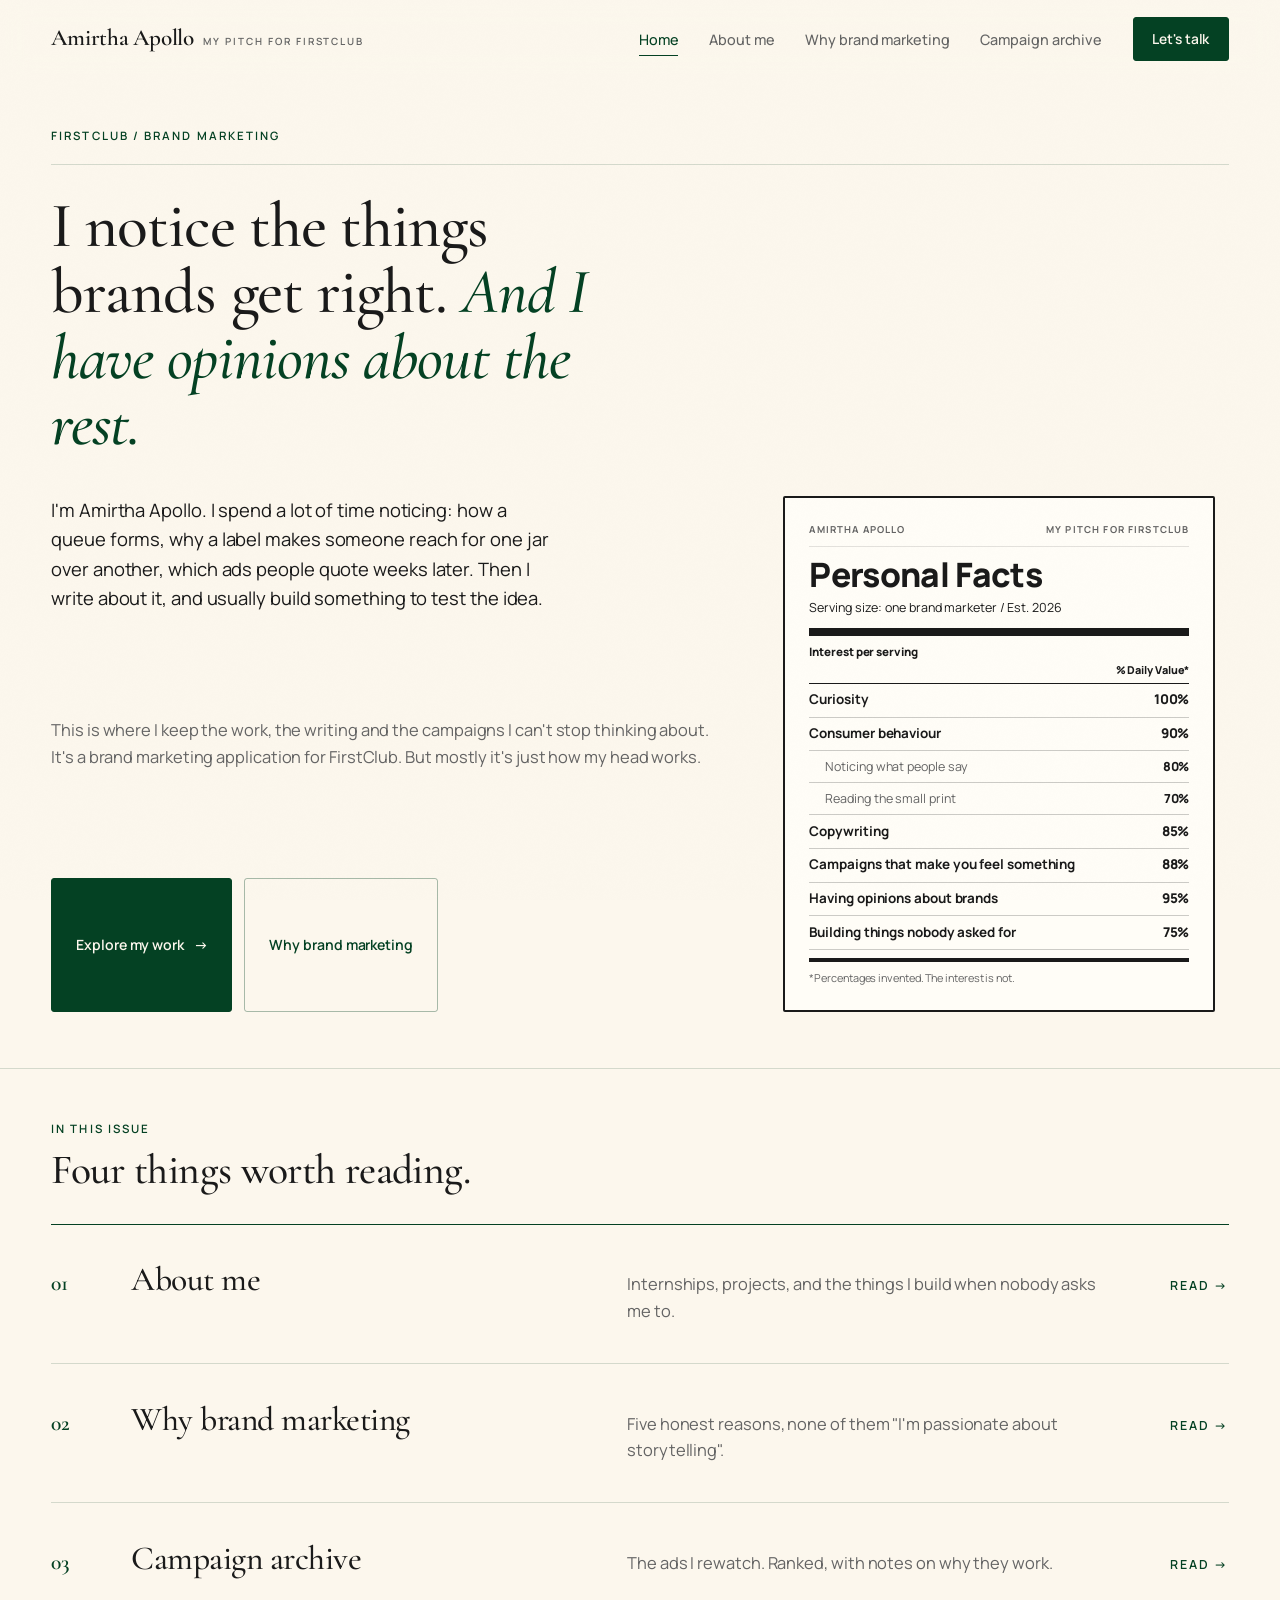
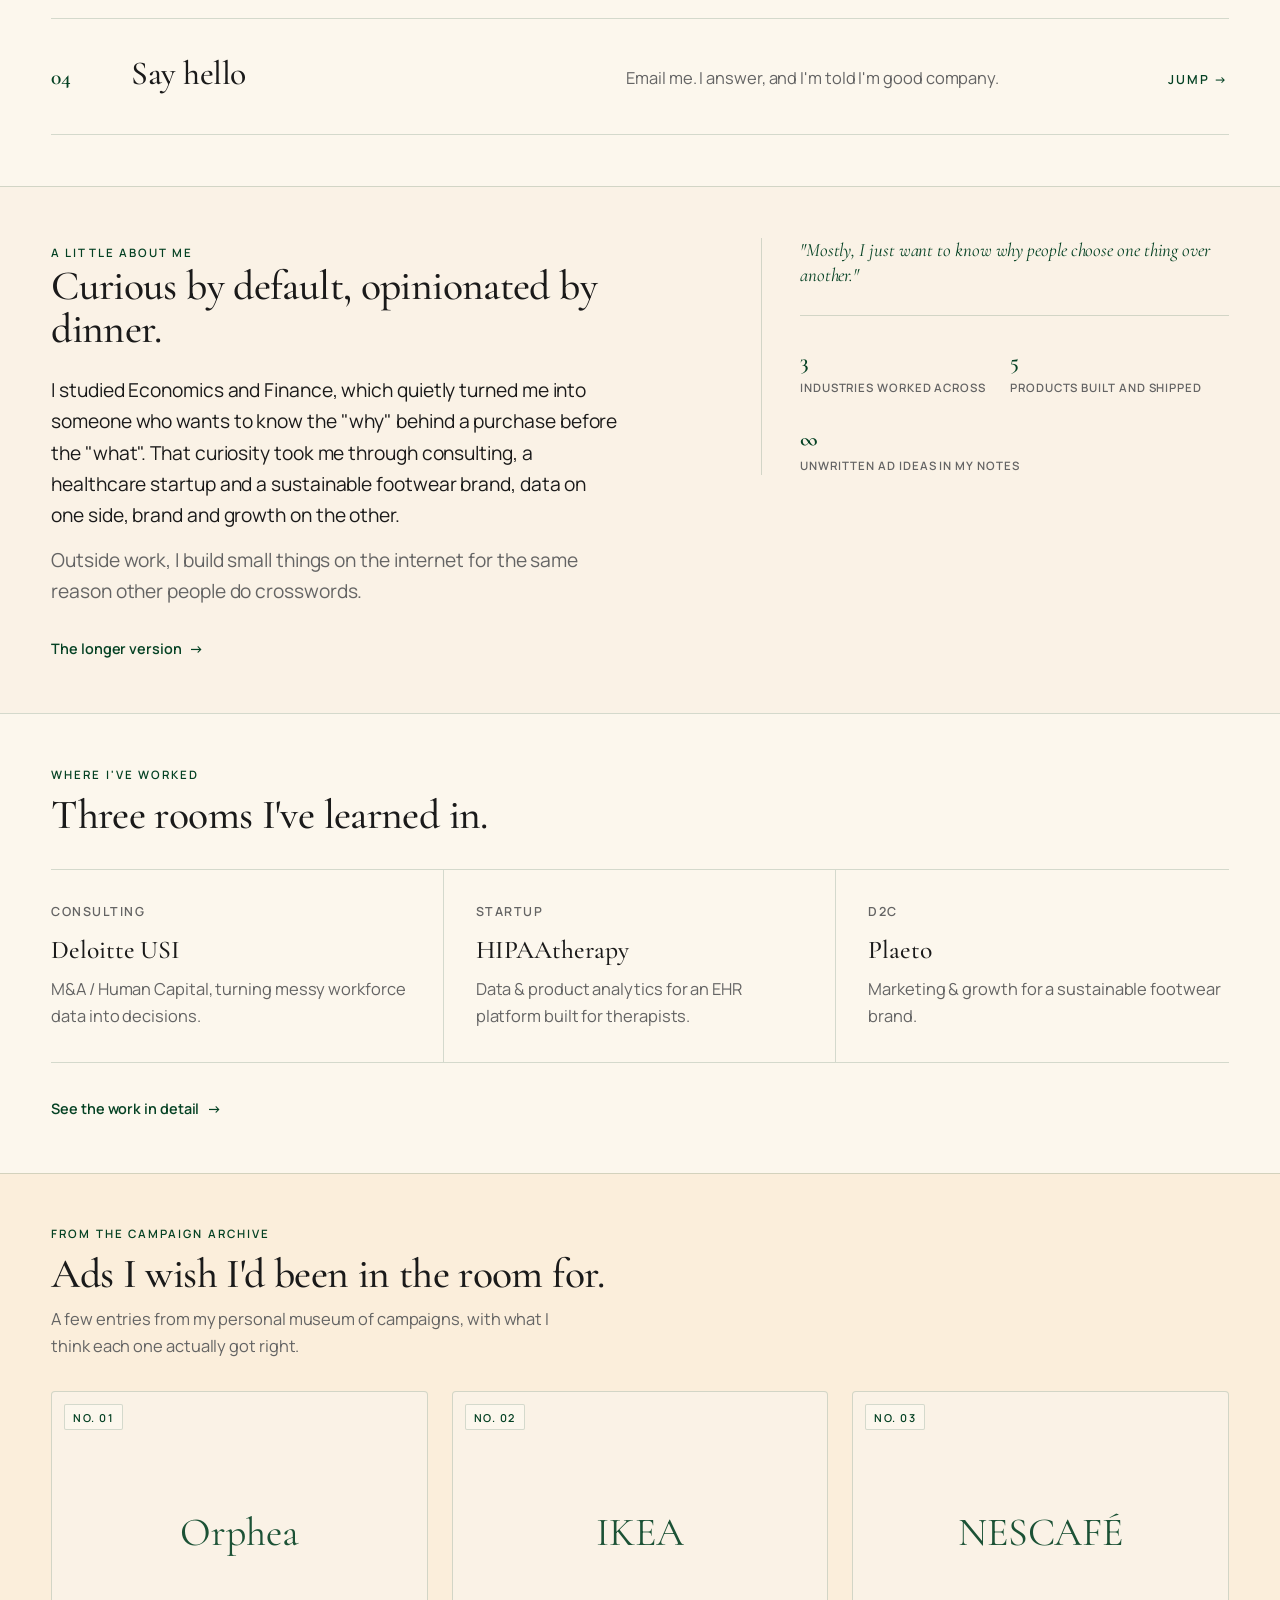
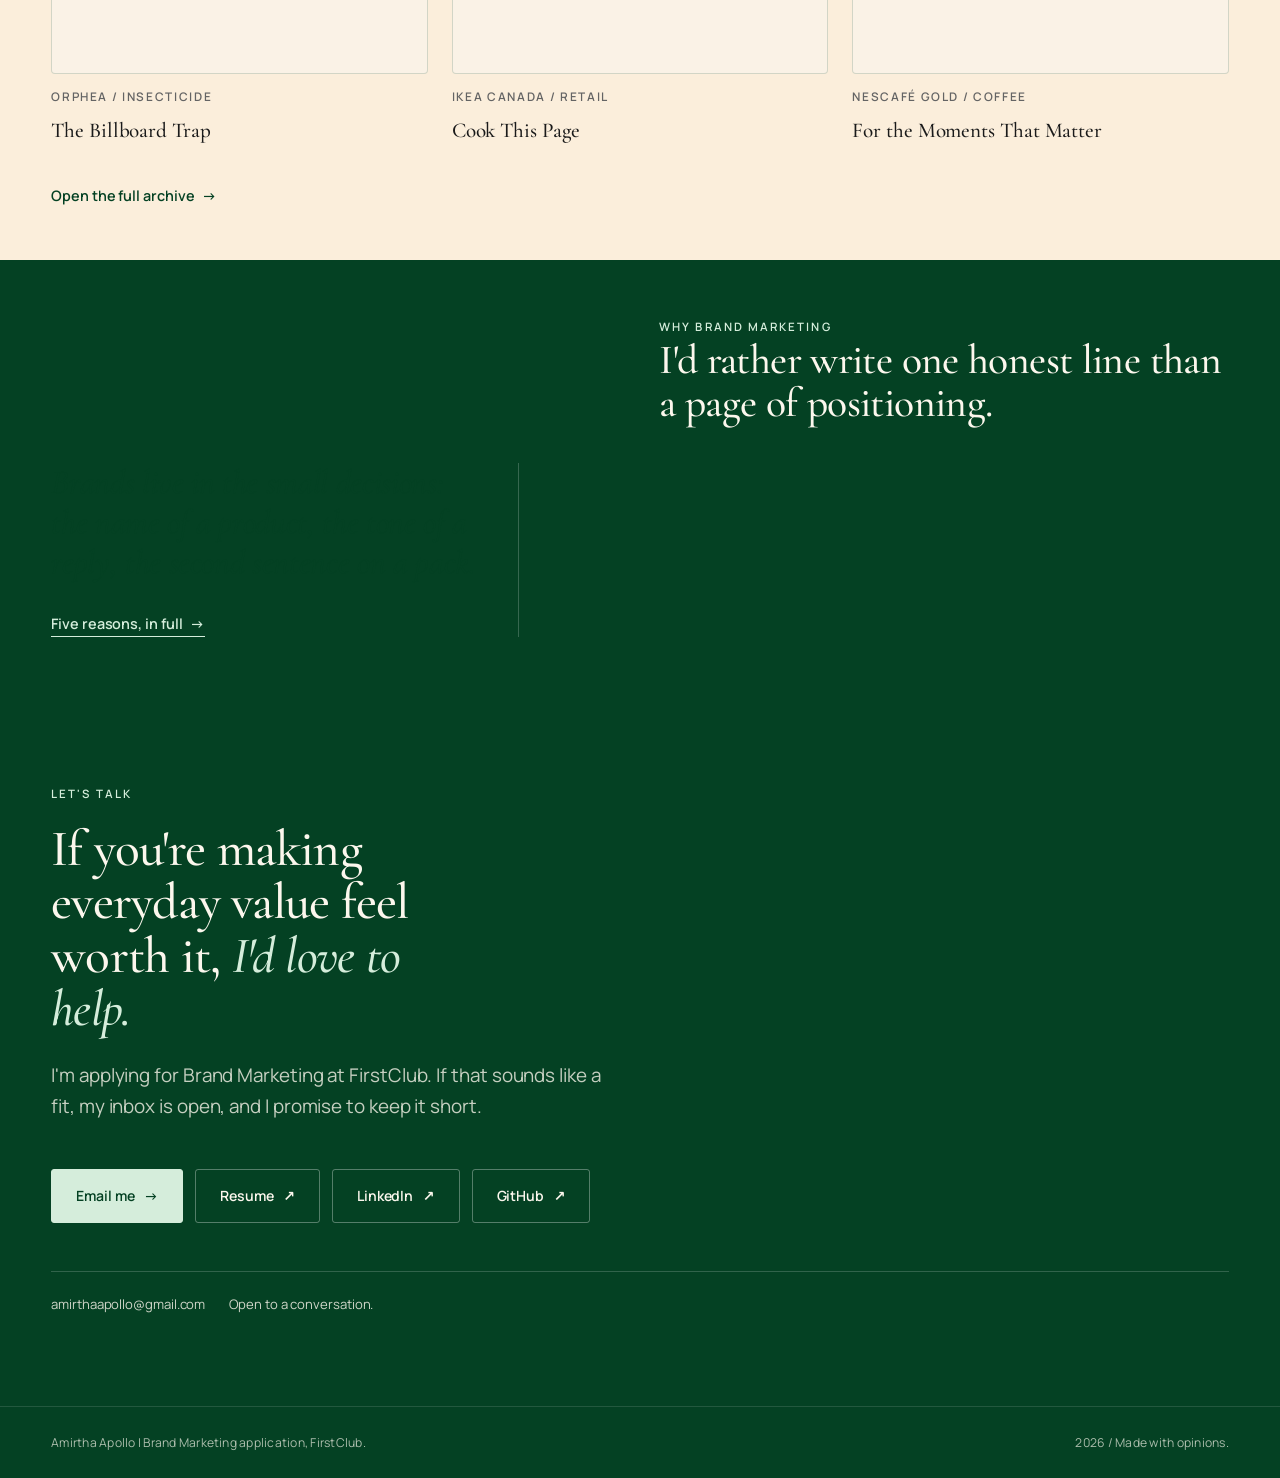
==== commit 744711f7: "Rebuild FirstClub pitch as 4-page editorial journal - Four pages: Home, About me, Why brand marketin" ====
--- a/index.html
+++ b/index.html
@@ -3,24 +3,21 @@
 <head>
   <meta charset="UTF-8" />
   <meta name="viewport" content="width=device-width, initial-scale=1.0" />
-  <title>Amirtha Apollo — Brand Marketing Application | FirstClub</title>
-  <meta name="description" content="Amirtha Apollo — Brand Marketing application for FirstClub. Part observer, part builder, always curious. I notice the little things that make people love a brand." />
+  <title>I notice the things brands get right | Amirtha Apollo</title>
+  <meta name="description" content="Amirtha Apollo, Brand Marketing application for FirstClub. Notes on brands, campaigns and the people who choose them." />
   <meta name="author" content="Amirtha Apollo" />
-  <meta name="theme-color" content="#F4EFE6" />
+  <meta name="theme-color" content="#fcf7ed" />
   <link rel="canonical" href="https://amirthaapollo.netlify.app/" />
 
   <meta property="og:type" content="website" />
-  <meta property="og:title" content="Amirtha Apollo — Brand Marketing Application | FirstClub" />
-  <meta property="og:description" content="Part observer. Part builder. Always curious. A Brand Marketing application for FirstClub." />
-  <meta property="og:url" content="https://amirthaapollo.netlify.app/" />
+  <meta property="og:title" content="Amirtha Apollo | Brand Marketing" />
+  <meta property="og:description" content="I notice the things brands get right. And I have opinions about the rest." />
   <meta name="twitter:card" content="summary_large_image" />
-  <meta name="twitter:title" content="Amirtha Apollo — Brand Marketing Application | FirstClub" />
-  <meta name="twitter:description" content="Part observer. Part builder. Always curious." />
 
   <link rel="preconnect" href="https://fonts.googleapis.com" />
   <link rel="preconnect" href="https://fonts.gstatic.com" crossorigin />
-  <link href="https://fonts.googleapis.com/css2?family=Fraunces:opsz,wght@9..144,300;9..144,400;9..144,500;9..144,600;9..144,700;9..144,900&family=Inter:wght@300;400;500;600&family=Space+Mono:wght@400;700&display=swap" rel="stylesheet" />
-  <link rel="stylesheet" href="styles.css" />
+  <link href="https://fonts.googleapis.com/css2?family=Cormorant+Garamond:ital,wght@0,400;0,500;0,600;0,700;1,400;1,500;1,600&family=Manrope:wght@300;400;500;600;700&display=swap" rel="stylesheet" />
+  <link rel="stylesheet" href="styles.css?v=10" />
 
   <script type="application/ld+json">
   {
@@ -29,211 +26,286 @@
     "name": "Amirtha Apollo",
     "email": "mailto:amirthaapollo@gmail.com",
     "url": "https://amirthaapollo.netlify.app/",
-    "sameAs": ["https://github.com/AmirthaApollo", "https://amirthaapollo.netlify.app/"],
+    "sameAs": ["https://github.com/AmirthaApollo"],
     "jobTitle": "Brand Marketing",
-    "knowsAbout": ["Brand Marketing", "Consumer Behaviour", "Growth", "Product", "Human Capital Consulting"]
+    "knowsAbout": ["Brand Marketing", "Consumer Behaviour", "Copywriting", "Campaigns", "Growth"]
   }
   </script>
 </head>
 <body>
-  <a class="skip-link" href="#content">Skip to content</a>
-
-  <header class="site-head" id="siteHead">
-    <div class="shell head-inner">
-      <a class="mark" href="index.html" aria-label="Amirtha Apollo — home">
-        <span class="mark-dot" aria-hidden="true"></span>
-        <span class="mark-name">Amirtha Apollo</span>
-        <span class="mark-role" aria-hidden="true">/ Brand Marketing</span>
-      </a>
-
+  <a class="skip" href="#main">Skip to content</a>
+  <div class="grain" aria-hidden="true"></div>
+
+  <header class="site-header" id="siteHeader">
+    <div class="wrap head">
+      <a class="wordmark" href="index.html">Amirtha Apollo<small>My pitch for FirstClub</small></a>
       <nav class="nav" aria-label="Primary">
-        <a href="index.html" class="is-current">Home</a>
-        <a href="work.html">Work</a>
-        <a href="thinking.html">Thinking</a>
-        <a href="campaigns.html">Campaigns</a>
-        <a class="nav-cta" href="index.html#contact">Get in touch</a>
+        <a href="index.html" aria-current="page">Home</a>
+        <a href="about.html">About me</a>
+        <a href="why-brand.html">Why brand marketing</a>
+        <a href="campaigns.html">Campaign archive</a>
+        <a class="nav-cta" href="#contact">Let's talk</a>
       </nav>
-
       <button class="menu-btn" id="menuBtn" aria-expanded="false" aria-controls="mobileNav" aria-label="Open menu">
-        <span class="menu-bar" aria-hidden="true"></span>
-        <span class="menu-bar" aria-hidden="true"></span>
+        <i aria-hidden="true"></i>
+        <i aria-hidden="true"></i>
       </button>
     </div>
-
     <nav class="mobile-nav" id="mobileNav" aria-label="Mobile" hidden>
       <a href="index.html">Home</a>
-      <a href="work.html">Work</a>
-      <a href="thinking.html">Thinking</a>
-      <a href="campaigns.html">Campaigns</a>
-      <a href="index.html#contact">Get in touch</a>
+      <a href="about.html">About me</a>
+      <a href="why-brand.html">Why brand marketing</a>
+      <a href="campaigns.html">Campaign archive</a>
+      <a href="#contact">Let's talk</a>
     </nav>
   </header>
 
-  <main id="content">
-    <section class="hero" id="top">
-      <div class="shell">
-        <div class="hero-top">
-          <p class="eyebrow">FirstClub <span class="sep" aria-hidden="true">|</span> Brand Marketing Application</p>
-          <p class="hero-edition">No. 01 <span aria-hidden="true">—</span> 2026</p>
-        </div>
-
-        <div class="hero-body">
-          <div class="hero-lead">
-            <h1 class="hero-title">
-              I notice the <em>little things</em> that make people love a brand.
-            </h1>
-            <p class="hero-sub">
-              I'm curious about people, obsessed with good ideas, and enjoy turning observations into things that actually happen.
+  <main id="main">
+    <section class="hero">
+      <div class="wrap">
+        <div class="hero-topline">
+          <span class="label">FirstClub  /  Brand Marketing</span>
+        </div>
+
+        <h1 class="display hero-title reveal">
+          I notice the things brands get right. <em>And I have opinions about the rest.</em>
+        </h1>
+
+        <div class="hero-grid">
+          <div class="hero-intro reveal">
+            <p class="lead">
+              I'm Amirtha Apollo. I spend a lot of time noticing: how a queue forms, why a label makes someone reach
+              for one jar over another, which ads people quote weeks later. Then I write about it, and usually build
+              something to test the idea.
             </p>
-            <p class="hero-tag">
-              <span class="tag-rule" aria-hidden="true"></span>
-              Part observer. Part builder. Always curious.
+            <p class="muted">
+              This is where I keep the work, the writing and the campaigns I can't stop thinking about. It's a brand
+              marketing application for FirstClub. But mostly it's just how my head works.
             </p>
-            <div class="hero-actions-row">
-              <a class="btn-hero" href="work.html">See my work <span aria-hidden="true">&#8594;</span></a>
-              <a class="btn-hero btn-hero--ghost" href="campaigns.html">Campaigns I love <span aria-hidden="true">&#8594;</span></a>
+            <div class="hero-actions">
+              <a class="btn btn-primary" href="about.html">Explore my work <span class="arw" aria-hidden="true">&#8594;</span></a>
+              <a class="btn btn-ghost" href="why-brand.html">Why brand marketing</a>
             </div>
           </div>
 
-          <aside class="hero-art" aria-hidden="true">
-            <div class="art-frame">
-              <div class="art-lines"></div>
-              <div class="art-disc"></div>
-              <span class="art-word" style="--x:6%;--y:10%;--r:-6deg">TRUST</span>
-              <span class="art-word" style="--x:48%;--y:26%;--r:4deg">VALUE</span>
-              <span class="art-word" style="--x:12%;--y:58%;--r:3deg">DISCOVERY</span>
-              <span class="art-word" style="--x:52%;--y:76%;--r:-4deg">RETAIL</span>
-              <div class="art-tile">
-                <span class="tile-num">01</span>
-                <span class="tile-cap">Observe.<br />Then build.</span>
-              </div>
-              <span class="art-stamp">Est. curiosity</span>
+          <aside class="facts reveal" aria-label="Amirtha, in facts">
+            <div class="facts-head">
+              <span>Amirtha Apollo</span>
+              <span>My pitch for FirstClub</span>
             </div>
+            <h2 class="facts-title">Personal Facts</h2>
+            <p class="facts-serving">Serving size: one brand marketer  /  Est. 2026</p>
+            <div class="facts-bar" aria-hidden="true"></div>
+            <p class="facts-amount">Interest per serving</p>
+            <div class="facts-dv"><span>% Daily Value*</span></div>
+            <ul class="facts-list">
+              <li class="strong"><span>Curiosity</span><b>100%</b></li>
+              <li class="strong"><span>Consumer behaviour</span><b>90%</b></li>
+              <li class="sub"><span>Noticing what people say</span><b>80%</b></li>
+              <li class="sub"><span>Reading the small print</span><b>70%</b></li>
+              <li class="strong"><span>Copywriting</span><b>85%</b></li>
+              <li class="strong"><span>Campaigns that make you feel something</span><b>88%</b></li>
+              <li class="strong"><span>Having opinions about brands</span><b>95%</b></li>
+              <li class="strong"><span>Building things nobody asked for</span><b>75%</b></li>
+            </ul>
+            <div class="facts-bar facts-bar--thin" aria-hidden="true"></div>
+            <p class="facts-foot">*Percentages invented. The interest is not.</p>
           </aside>
         </div>
-
-        <div class="ticker" aria-hidden="true">
-          <span>Consumer behaviour</span><span class="tick-dot"></span>
-          <span>Brand</span><span class="tick-dot"></span>
-          <span>Retail</span><span class="tick-dot"></span>
-          <span>Packaging</span><span class="tick-dot"></span>
-          <span>Storytelling</span><span class="tick-dot"></span>
-          <span>Growth</span><span class="tick-dot"></span>
-          <span>Design</span>
-        </div>
-      </div>
-    </section>
-
-    <section class="section why" id="main" aria-labelledby="why-title">
-      <div class="shell">
-        <header class="section-head reveal">
-          <p class="eyebrow">01 <span aria-hidden="true">—</span> Why me</p>
-          <h2 class="section-title" id="why-title">Three things I bring to<br class="desk-only" /> a brand team.</h2>
+      </div>
+    </section>
+
+    <section class="section" aria-labelledby="toc-title">
+      <div class="wrap">
+        <header class="sec-head reveal">
+          <span class="label">In this issue</span>
+          <h2 class="display sec-title" id="toc-title">Four things worth reading.</h2>
         </header>
 
-        <div class="tenets">
-          <article class="tenet reveal">
-            <span class="tenet-num">01</span>
-            <h3 class="tenet-title">I look beyond the obvious.</h3>
-            <p>
-              My Economics and Finance background has trained me to think analytically, question assumptions, and
-              understand the incentives and behaviours behind consumer decisions. I'm interested in why people choose
-              certain brands, what makes them trust them, and what makes them come back.
-            </p>
-          </article>
-
-          <article class="tenet reveal">
-            <span class="tenet-num">02</span>
-            <h3 class="tenet-title">I turn ideas into things.</h3>
-            <p>
-              From marketing campaigns and social media to websites and digital products, I enjoy taking an idea from
-              its earliest stages to execution. I've worked across startups, collaborated with founders, and built
-              projects independently.
-            </p>
-          </article>
-
-          <article class="tenet reveal">
-            <span class="tenet-num">03</span>
-            <h3 class="tenet-title">I care about what works.</h3>
-            <p>
-              I enjoy combining creativity with data. I've analysed marketing campaigns, tracked engagement and
-              conversions, built dashboards, and used performance insights to improve decisions. I don't think good
-              marketing ends when something goes live.
-            </p>
-          </article>
-        </div>
-      </div>
-    </section>
-
-    <section class="section contents-sec" aria-labelledby="contents-title">
-      <div class="shell">
-        <header class="section-head reveal">
-          <p class="eyebrow">02 <span aria-hidden="true">—</span> In this application</p>
-          <h2 class="section-title" id="contents-title">Contents</h2>
-        </header>
-
-        <ol class="contents">
+        <ol class="toc">
           <li class="reveal">
-            <a href="work.html">
-              <span class="c-num">01</span>
-              <span class="c-name">Selected work</span>
-              <span class="c-desc">Plaeto, HipaaTherapy, Deloitte and a set of independent builds.</span>
-              <span class="c-go" aria-hidden="true">Read &#8594;</span>
+            <a href="about.html">
+              <span class="toc-num">01</span>
+              <span class="toc-name">About me</span>
+              <span class="toc-desc">Internships, projects, and the things I build when nobody asks me to.</span>
+              <span class="toc-go">Read <span class="arw" aria-hidden="true">&#8594;</span></span>
             </a>
           </li>
           <li class="reveal">
-            <a href="thinking.html">
-              <span class="c-num">02</span>
-              <span class="c-name">How I think</span>
-              <span class="c-desc">Notice, question, imagine, execute, learn — and a little beyond the resume.</span>
-              <span class="c-go" aria-hidden="true">Read &#8594;</span>
+            <a href="why-brand.html">
+              <span class="toc-num">02</span>
+              <span class="toc-name">Why brand marketing</span>
+              <span class="toc-desc">Five honest reasons, none of them "I'm passionate about storytelling".</span>
+              <span class="toc-go">Read <span class="arw" aria-hidden="true">&#8594;</span></span>
             </a>
           </li>
           <li class="reveal">
             <a href="campaigns.html">
-              <span class="c-num">03</span>
-              <span class="c-name">Campaigns I love</span>
-              <span class="c-desc">Write-ups on brands and campaigns I keep coming back to.</span>
-              <span class="c-go" aria-hidden="true">Read &#8594;</span>
+              <span class="toc-num">03</span>
+              <span class="toc-name">Campaign archive</span>
+              <span class="toc-desc">The ads I rewatch. Ranked, with notes on why they work.</span>
+              <span class="toc-go">Read <span class="arw" aria-hidden="true">&#8594;</span></span>
+            </a>
+          </li>
+          <li class="reveal">
+            <a href="#contact">
+              <span class="toc-num">04</span>
+              <span class="toc-name">Say hello</span>
+              <span class="toc-desc">Email me. I answer, and I'm told I'm good company.</span>
+              <span class="toc-go">Jump <span class="arw" aria-hidden="true">&#8594;</span></span>
             </a>
           </li>
         </ol>
       </div>
     </section>
 
-    <section class="closing" id="contact" aria-labelledby="contact-title">
-      <div class="shell">
-        <p class="eyebrow reveal">03 <span aria-hidden="true">—</span> Closing note</p>
-        <h2 class="closing-title reveal" id="contact-title">
-          Great brands don't just sell things. They make people <em>feel</em> something.
+    <section class="section section--beige" aria-labelledby="intro-title">
+      <div class="wrap spread">
+        <div class="spread-main reveal">
+          <span class="label">A little about me</span>
+          <h2 class="display sec-title" id="intro-title">Curious by default, opinionated by dinner.</h2>
+          <div class="prose" style="margin-top:1.5rem">
+            <p>
+              I studied Economics and Finance, which quietly turned me into someone who wants to know the "why"
+              behind a purchase before the "what". That curiosity took me through consulting, a healthcare startup and
+              a sustainable footwear brand, data on one side, brand and growth on the other.
+            </p>
+            <p class="muted">
+              Outside work, I build small things on the internet for the same reason other people do crosswords.
+            </p>
+          </div>
+          <p style="margin-top:1.75rem">
+            <a class="link-arrow" href="about.html">The longer version <span class="arw" aria-hidden="true">&#8594;</span></a>
+          </p>
+        </div>
+        <aside class="spread-side reveal">
+          <p class="note">"Mostly, I just want to know why people choose one thing over another."</p>
+          <hr class="rule" style="margin:1.75rem 0" />
+          <ul class="exp-figs" style="gap:1.5rem">
+            <li class="fig"><b>3</b> industries worked across</li>
+            <li class="fig"><b>5</b> products built and shipped</li>
+            <li class="fig"><b>∞</b> unwritten ad ideas in my notes</li>
+          </ul>
+        </aside>
+      </div>
+    </section>
+
+    <section class="section">
+      <div class="wrap">
+        <header class="sec-head reveal">
+          <span class="label">Where I've worked</span>
+          <h2 class="display sec-title">Three rooms I've learned in.</h2>
+        </header>
+        <div class="strip reveal">
+          <article class="strip-item">
+            <span class="strip-meta">Consulting</span>
+            <span class="strip-role">Deloitte USI</span>
+            <p class="muted">M&amp;A / Human Capital, turning messy workforce data into decisions.</p>
+          </article>
+          <article class="strip-item">
+            <span class="strip-meta">Startup</span>
+            <span class="strip-role">HIPAAtherapy</span>
+            <p class="muted">Data &amp; product analytics for an EHR platform built for therapists.</p>
+          </article>
+          <article class="strip-item">
+            <span class="strip-meta">D2C</span>
+            <span class="strip-role">Plaeto</span>
+            <p class="muted">Marketing &amp; growth for a sustainable footwear brand.</p>
+          </article>
+        </div>
+        <p style="margin-top:2rem" class="reveal">
+          <a class="link-arrow" href="about.html#experience">See the work in detail <span class="arw" aria-hidden="true">&#8594;</span></a>
+        </p>
+      </div>
+    </section>
+
+    <section class="section section--peach" aria-labelledby="archive-title">
+      <div class="wrap">
+        <header class="sec-head reveal">
+          <span class="label">From the campaign archive</span>
+          <h2 class="display sec-title" id="archive-title">Ads I wish I'd been in the room for.</h2>
+          <p class="sec-sub">A few entries from my personal museum of campaigns, with what I think each one actually got right.</p>
+        </header>
+
+        <div class="preview-cards">
+          <article class="pcard reveal">
+            <a href="campaigns.html#orphea" class="pcard-visual">
+              <span class="pcard-rank">No. 01</span>
+              <span class="pcard-mark">Orphea</span>
+            </a>
+            <span class="pcard-brand">Orphea / Insecticide</span>
+            <a class="pcard-title" href="campaigns.html#orphea">The Billboard Trap</a>
+          </article>
+          <article class="pcard reveal">
+            <a href="campaigns.html#ikea" class="pcard-visual">
+              <span class="pcard-rank">No. 02</span>
+              <span class="pcard-mark">IKEA</span>
+            </a>
+            <span class="pcard-brand">IKEA Canada / Retail</span>
+            <a class="pcard-title" href="campaigns.html#ikea">Cook This Page</a>
+          </article>
+          <article class="pcard reveal">
+            <a href="campaigns.html#nescafe" class="pcard-visual">
+              <span class="pcard-rank">No. 03</span>
+              <span class="pcard-mark">NESCAFÉ</span>
+            </a>
+            <span class="pcard-brand">NESCAFÉ Gold / Coffee</span>
+            <a class="pcard-title" href="campaigns.html#nescafe">For the Moments That Matter</a>
+          </article>
+        </div>
+
+        <p style="margin-top:2.5rem" class="reveal">
+          <a class="link-arrow" href="campaigns.html">Open the full archive <span class="arw" aria-hidden="true">&#8594;</span></a>
+        </p>
+      </div>
+    </section>
+
+    <section class="section section--forest" aria-labelledby="why-title">
+      <div class="wrap spread spread--reverse">
+        <div class="spread-main reveal">
+          <span class="label">Why brand marketing</span>
+          <h2 class="display sec-title" id="why-title">I'd rather write one honest line than a page of positioning.</h2>
+        </div>
+        <div class="spread-side reveal">
+          <p class="pullquote">
+            Brands live in the small decisions: the name of a product, the tone of a reply, the second sentence on a pack.
+          </p>
+          <p style="margin-top:1.75rem">
+            <a class="link-arrow" href="why-brand.html" style="color:var(--mint);border-color:var(--mint)">Five reasons, in full <span class="arw" aria-hidden="true">&#8594;</span></a>
+          </p>
+        </div>
+      </div>
+    </section>
+
+    <section class="cta" id="contact" aria-labelledby="contact-title">
+      <div class="wrap">
+        <span class="label reveal">Let's talk</span>
+        <h2 class="display cta-title reveal" id="contact-title">
+          If you're making everyday value feel worth it, <em>I'd love to help.</em>
         </h2>
-        <p class="closing-sub reveal">
-          FirstClub is building something interesting: a retail experience grounded in trust, quality and value.
-          I'd love to help shape how people discover it, experience it, and come back to it.
+        <p class="cta-sub reveal">
+          I'm applying for Brand Marketing at FirstClub. If that sounds like a fit, my inbox is open, and I promise
+          to keep it short.
         </p>
-
-        <div class="closing-actions reveal">
-          <a class="btn btn-solid" href="mailto:amirthaapollo@gmail.com">
-            Email me <span aria-hidden="true">&#8594;</span>
-          </a>
+        <div class="cta-actions reveal">
+          <a class="btn btn-on-green" href="mailto:amirthaapollo@gmail.com">Email me <span class="arw" aria-hidden="true">&#8594;</span></a>
           <a class="btn btn-line" href="#">Resume <span aria-hidden="true">&#8599;</span></a>
           <a class="btn btn-line" href="#">LinkedIn <span aria-hidden="true">&#8599;</span></a>
           <a class="btn btn-line" href="https://github.com/AmirthaApollo" target="_blank" rel="noopener">GitHub <span aria-hidden="true">&#8599;</span></a>
         </div>
-
-        <div class="closing-detail reveal">
+        <div class="cta-detail reveal">
           <a href="mailto:amirthaapollo@gmail.com">amirthaapollo@gmail.com</a>
-          <span aria-hidden="true" class="closing-sep">/</span>
-          <span>Available for a conversation.</span>
+          
+          <span>Open to a conversation.</span>
         </div>
       </div>
     </section>
   </main>
 
-  <footer class="site-foot">
-    <div class="shell foot-inner">
-      <p>Amirtha Apollo <span aria-hidden="true">—</span> Brand Marketing application, FirstClub</p>
-      <p><span id="year">2026</span> <span aria-hidden="true">/</span> Made on purpose.</p>
+  <footer class="footer">
+    <div class="wrap footer-in">
+      <span>Amirtha Apollo | Brand Marketing application, FirstClub.</span>
+      <span><span id="year">2026</span> / Made with opinions.</span>
     </div>
   </footer>
 
--- a/styles.css
+++ b/styles.css
@@ -1,20 +1,20 @@
 :root {
-  --ivory: #f2ece1;
-  --ivory-2: #faf6ee;
-  --ink: #1c1c19;
-  --ink-soft: #4a4a43;
-  --forest: #123a2c;
-  --forest-2: #1c4c3a;
-  --lime: #cdf24a;
-  --lime-deep: #b6de2e;
-  --line: rgba(18, 58, 44, 0.16);
-  --line-ink: rgba(28, 28, 25, 0.14);
-  --serif: "Fraunces", Georgia, "Times New Roman", serif;
-  --sans: "Inter", system-ui, -apple-system, "Segoe UI", sans-serif;
-  --mono: "Space Mono", ui-monospace, "SFMono-Regular", monospace;
-  --shell: 1280px;
-  --gutter: clamp(1.25rem, 4vw, 4rem);
-  --ease: cubic-bezier(0.22, 0.61, 0.36, 1);
+  --forest: #044123;
+  --forest-2: #0a5530;
+  --cream: #fcf7ed;
+  --beige: #faf2e6;
+  --peach: #fbeedb;
+  --mint: #d5eddb;
+  --ink: #1a1a1a;
+  --grey: #646464;
+  --line: rgba(4, 65, 35, 0.16);
+  --line-strong: rgba(4, 65, 35, 0.34);
+  --line-ink: rgba(26, 26, 26, 0.12);
+  --display: "Cormorant Garamond", Georgia, "Times New Roman", serif;
+  --sans: "Manrope", system-ui, -apple-system, "Segoe UI", sans-serif;
+  --wrap: 1180px;
+  --gutter: clamp(1.25rem, 4vw, 3.5rem);
+  --ease: cubic-bezier(0.2, 0.7, 0.2, 1);
 }
 
 *,
@@ -30,12 +30,12 @@
 
 body {
   margin: 0;
-  background: var(--ivory);
+  background: var(--cream);
   color: var(--ink);
   font-family: var(--sans);
   font-size: clamp(1rem, 0.95rem + 0.25vw, 1.075rem);
-  line-height: 1.6;
   font-weight: 400;
+  line-height: 1.65;
   letter-spacing: -0.005em;
   -webkit-font-smoothing: antialiased;
   text-rendering: optimizeLegibility;
@@ -44,12 +44,13 @@
 
 h1,
 h2,
-h3 {
+h3,
+h4 {
   margin: 0;
-  font-family: var(--serif);
+  font-family: var(--display);
   font-weight: 500;
-  line-height: 1.02;
-  letter-spacing: -0.025em;
+  line-height: 1.03;
+  letter-spacing: -0.01em;
 }
 
 p {
@@ -57,8 +58,8 @@
 }
 
 img {
+  display: block;
   max-width: 100%;
-  display: block;
 }
 
 a {
@@ -66,16 +67,16 @@
   text-decoration: none;
 }
 
-ol,
-ul {
+ul,
+ol {
   margin: 0;
   padding: 0;
   list-style: none;
 }
 
 ::selection {
-  background: var(--lime);
-  color: var(--forest);
+  background: var(--forest);
+  color: var(--cream);
 }
 
 :focus-visible {
@@ -84,142 +85,243 @@
   border-radius: 2px;
 }
 
-.skip-link {
+.wrap {
+  width: min(100% - (var(--gutter) * 2), var(--wrap));
+  margin-inline: auto;
+}
+
+.grain {
+  position: fixed;
+  inset: 0;
+  z-index: 400;
+  pointer-events: none;
+  opacity: 0.5;
+  mix-blend-mode: multiply;
+  background-image: url("data:image/svg+xml,%3Csvg xmlns='http://www.w3.org/2000/svg' width='160' height='160'%3E%3Cfilter id='n'%3E%3CfeTurbulence type='fractalNoise' baseFrequency='0.9' numOctaves='2' stitchTiles='stitch'/%3E%3CfeColorMatrix type='saturate' values='0'/%3E%3C/filter%3E%3Crect width='100%25' height='100%25' filter='url(%23n)' opacity='0.05'/%3E%3C/svg%3E");
+}
+
+.skip {
   position: absolute;
-  top: -100px;
+  top: -80px;
   left: var(--gutter);
-  z-index: 200;
+  z-index: 500;
   background: var(--forest);
-  color: var(--ivory);
-  padding: 0.7rem 1.1rem;
-  font-family: var(--mono);
+  color: var(--cream);
+  padding: 0.6rem 1rem;
+  font-size: 0.78rem;
+  font-weight: 600;
+}
+
+.skip:focus {
+  top: 0.75rem;
+}
+
+/* ---------- type utilities ---------- */
+
+.label {
+  display: inline-flex;
+  align-items: center;
+  gap: 0.55rem;
+  font-family: var(--sans);
   font-size: 0.72rem;
-  letter-spacing: 0.1em;
+  font-weight: 600;
+  letter-spacing: 0.18em;
   text-transform: uppercase;
-}
-
-.skip-link:focus {
-  top: 0.75rem;
-}
-
-.shell {
-  width: min(100% - (var(--gutter) * 2), var(--shell));
-  margin-inline: auto;
-}
-
-.eyebrow {
-  font-family: var(--mono);
-  font-size: clamp(0.66rem, 0.62rem + 0.15vw, 0.74rem);
-  letter-spacing: 0.22em;
-  text-transform: uppercase;
-  color: var(--forest);
-}
-
-.eyebrow .sep {
-  opacity: 0.5;
-}
-
-.section {
-  padding-block: clamp(4.5rem, 9vw, 9rem);
-  border-top: 1px solid var(--line);
-  position: relative;
-  scroll-margin-top: 5.25rem;
-}
-
-.section-head {
-  max-width: 62rem;
-  margin-bottom: clamp(2.75rem, 5vw, 4.5rem);
-}
-
-.section-head .eyebrow {
-  margin-bottom: 1.4rem;
-}
-
-.section-title {
-  font-size: clamp(2.4rem, 1.3rem + 5.2vw, 5.6rem);
-  font-weight: 400;
-}
-
-.section-title br {
+  color: var(--forest);
+}
+
+.label::before {
+  content: "";
+  width: 6px;
+  height: 6px;
+  background: var(--forest);
+  border-radius: 50%;
+  flex: none;
+}
+
+.label--bare::before {
   display: none;
 }
 
-.section-intro {
-  margin-top: 1.5rem;
-  max-width: 40ch;
-  color: var(--ink-soft);
-}
-
-.desk-only {
-  display: none;
+.display {
+  font-family: var(--display);
+  font-weight: 500;
+  line-height: 0.98;
+  letter-spacing: -0.015em;
+}
+
+.display em,
+.em {
+  font-style: italic;
+  color: var(--forest);
+}
+
+.lead {
+  font-size: clamp(1.08rem, 1rem + 0.55vw, 1.4rem);
+  line-height: 1.55;
+  color: var(--ink);
+  max-width: 46ch;
+}
+
+.muted {
+  color: var(--grey);
+}
+
+.note {
+  font-family: var(--display);
+  font-style: italic;
+  font-size: clamp(1.05rem, 0.95rem + 0.5vw, 1.35rem);
+  color: var(--forest);
+  line-height: 1.3;
+}
+
+.rule {
+  height: 1px;
+  background: var(--line);
+  border: 0;
+  margin: 0;
+}
+
+/* ---------- buttons ---------- */
+
+.btn {
+  display: inline-flex;
+  align-items: center;
+  gap: 0.6rem;
+  font-family: var(--sans);
+  font-size: 0.88rem;
+  font-weight: 600;
+  padding: 0.9rem 1.5rem;
+  border: 1px solid var(--forest);
+  border-radius: 3px;
+  cursor: pointer;
+  transition: background 0.3s var(--ease), color 0.3s var(--ease), border-color 0.3s var(--ease), transform 0.3s var(--ease);
+}
+
+.btn svg {
+  transition: transform 0.3s var(--ease);
+}
+
+.btn:hover svg {
+  transform: translateX(3px);
+}
+
+.btn-primary {
+  background: var(--forest);
+  color: var(--cream);
+}
+
+.btn-primary:hover {
+  background: var(--forest-2);
+  border-color: var(--forest-2);
+  transform: translateY(-1px);
+}
+
+.btn-ghost {
+  background: transparent;
+  color: var(--forest);
+  border-color: var(--line-strong);
+}
+
+.btn-ghost:hover {
+  border-color: var(--forest);
+  background: var(--beige);
+}
+
+.btn-on-green {
+  background: var(--mint);
+  color: var(--forest);
+  border-color: var(--mint);
+}
+
+.btn-on-green:hover {
+  background: var(--cream);
+  border-color: var(--cream);
+}
+
+.link-arrow {
+  display: inline-flex;
+  align-items: center;
+  gap: 0.45rem;
+  font-weight: 600;
+  font-size: 0.9rem;
+  color: var(--forest);
+  border-bottom: 1px solid transparent;
+  transition: border-color 0.3s var(--ease), gap 0.3s var(--ease);
+}
+
+.link-arrow svg {
+  transition: transform 0.3s var(--ease);
+}
+
+.link-arrow:hover {
+  border-bottom-color: var(--forest);
+}
+
+.link-arrow:hover svg {
+  transform: translate(2px, 2px);
 }
 
 /* ---------- header ---------- */
 
-.site-head {
+.site-header {
   position: sticky;
   top: 0;
   z-index: 100;
-  background: color-mix(in srgb, var(--ivory) 88%, transparent);
-  backdrop-filter: saturate(140%) blur(12px);
-  -webkit-backdrop-filter: saturate(140%) blur(12px);
+  background: color-mix(in srgb, var(--cream) 88%, transparent);
+  backdrop-filter: blur(14px) saturate(150%);
+  -webkit-backdrop-filter: blur(14px) saturate(150%);
   border-bottom: 1px solid transparent;
-  transition: border-color 0.4s var(--ease), background 0.4s var(--ease);
-}
-
-.site-head.is-stuck {
+  transition: border-color 0.4s var(--ease);
+}
+
+.site-header.is-stuck {
   border-bottom-color: var(--line);
 }
 
-.head-inner {
+.head {
   display: flex;
   align-items: center;
   justify-content: space-between;
   gap: 1.5rem;
-  min-height: 4.6rem;
-}
-
-.mark {
+  min-height: 4.9rem;
+}
+
+.wordmark {
   display: inline-flex;
+  align-items: baseline;
+  gap: 0.55rem;
+  font-family: var(--display);
+  font-size: 1.45rem;
+  font-weight: 600;
+  letter-spacing: -0.01em;
+}
+
+.wordmark span {
+  color: var(--forest);
+}
+
+.wordmark small {
+  font-family: var(--sans);
+  font-size: 0.62rem;
+  font-weight: 600;
+  letter-spacing: 0.2em;
+  text-transform: uppercase;
+  color: var(--grey);
+}
+
+.nav {
+  display: none;
   align-items: center;
-  gap: 0.6rem;
-  font-family: var(--mono);
-  font-size: 0.78rem;
-  letter-spacing: 0.04em;
-}
-
-.mark-dot {
-  width: 0.72rem;
-  height: 0.72rem;
-  border-radius: 50%;
-  background: var(--lime);
-  box-shadow: 0 0 0 1px var(--forest) inset;
-  flex: none;
-}
-
-.mark-name {
-  font-weight: 700;
-}
-
-.mark-role {
-  color: var(--ink-soft);
-  display: none;
-}
-
-.nav {
-  display: flex;
-  align-items: center;
-  gap: clamp(1rem, 2.2vw, 2.2rem);
-  font-family: var(--mono);
-  font-size: 0.74rem;
-  letter-spacing: 0.06em;
-  text-transform: uppercase;
+  gap: clamp(1.1rem, 2.4vw, 2.3rem);
+  font-size: 0.9rem;
+  font-weight: 500;
 }
 
 .nav a {
   position: relative;
+  color: var(--grey);
   padding-block: 0.3rem;
-  color: var(--ink);
   transition: color 0.3s var(--ease);
 }
 
@@ -228,756 +330,1110 @@
   position: absolute;
   left: 0;
   bottom: 0;
+  width: 100%;
   height: 1px;
-  width: 100%;
   background: var(--forest);
   transform: scaleX(0);
   transform-origin: left;
-  transition: transform 0.4s var(--ease);
+  transition: transform 0.35s var(--ease);
+}
+
+.nav a:hover,
+.nav a[aria-current="page"] {
+  color: var(--forest);
 }
 
 .nav a:not(.nav-cta):hover::after,
-.nav a.is-active:not(.nav-cta)::after {
+.nav a[aria-current="page"]:not(.nav-cta)::after {
   transform: scaleX(1);
 }
 
-.nav-cta {
+.nav a.nav-cta {
+  color: var(--cream);
+  background: var(--forest);
   border: 1px solid var(--forest);
-  padding: 0.55rem 1rem;
-  color: var(--forest);
-  transition: background 0.3s var(--ease), color 0.3s var(--ease);
-}
-
-.nav-cta:hover {
-  background: var(--forest);
-  color: var(--ivory);
+  border-radius: 3px;
+  padding: 0.6rem 1.15rem;
+  font-size: 0.86rem;
+  font-weight: 600;
+  transition: background 0.3s var(--ease), border-color 0.3s var(--ease);
+}
+
+.nav a.nav-cta:hover {
+  background: var(--forest-2);
+  border-color: var(--forest-2);
+  color: var(--cream);
 }
 
 .menu-btn {
-  display: none;
+  display: inline-flex;
   flex-direction: column;
   justify-content: center;
-  gap: 6px;
-  width: 2.75rem;
-  height: 2.75rem;
+  gap: 5px;
+  width: 2.7rem;
+  height: 2.7rem;
   background: none;
-  border: 1px solid var(--line);
+  border: 1px solid var(--line-strong);
+  border-radius: 3px;
   cursor: pointer;
   padding: 0;
 }
 
-.menu-bar {
+.menu-btn i {
   display: block;
-  width: 1.15rem;
+  width: 1.1rem;
   height: 1.5px;
   margin-inline: auto;
   background: var(--forest);
   transition: transform 0.35s var(--ease), opacity 0.35s var(--ease);
 }
 
-.menu-btn[aria-expanded="true"] .menu-bar:first-child {
-  transform: translateY(3.75px) rotate(45deg);
-}
-
-.menu-btn[aria-expanded="true"] .menu-bar:last-child {
-  transform: translateY(-3.75px) rotate(-45deg);
+.menu-btn[aria-expanded="true"] i:first-child {
+  transform: translateY(3.25px) rotate(45deg);
+}
+
+.menu-btn[aria-expanded="true"] i:last-child {
+  transform: translateY(-3.25px) rotate(-45deg);
 }
 
 .mobile-nav {
-  display: grid;
+  display: none;
   border-top: 1px solid var(--line);
-  background: var(--ivory);
-  padding: 0.75rem var(--gutter) 1.5rem;
+  background: var(--cream);
+  padding: 0.5rem var(--gutter) 1.5rem;
+}
+
+.mobile-nav:not([hidden]) {
+  display: grid;
 }
 
 .mobile-nav a {
-  font-family: var(--serif);
+  display: flex;
+  align-items: baseline;
+  justify-content: space-between;
+  font-family: var(--display);
   font-size: 1.7rem;
-  padding-block: 0.55rem;
+  padding-block: 0.6rem;
   border-bottom: 1px solid var(--line);
+}
+
+.mobile-nav a::after {
+  content: "\2192";
+  font-family: var(--sans);
+  font-size: 0.9rem;
+  color: var(--forest);
+}
+
+@media (min-width: 940px) {
+  .nav {
+    display: flex;
+  }
+
+  .menu-btn {
+    display: none;
+  }
+
+  .mobile-nav {
+    display: none !important;
+  }
+}
+
+/* ---------- hero ---------- */
+
+.hero {
+  padding-block: clamp(2.5rem, 6vw, 5.5rem) clamp(2.5rem, 6vw, 5rem);
+}
+
+.hero-topline {
   display: flex;
   justify-content: space-between;
   align-items: baseline;
-}
-
-.mobile-nav a::after {
-  content: "\2192";
-  font-family: var(--mono);
-  font-size: 0.9rem;
-  color: var(--forest);
-}
-
-/* ---------- hero ---------- */
-
-.hero {
-  padding-block: clamp(2rem, 5vw, 4rem) clamp(2.5rem, 5vw, 4.5rem);
+  gap: 1rem;
+  padding-bottom: 1.1rem;
+  border-bottom: 1px solid var(--line);
+}
+
+.hero-topline .issue {
+  font-size: 0.72rem;
+  font-weight: 600;
+  letter-spacing: 0.18em;
+  text-transform: uppercase;
+  color: var(--grey);
+}
+
+.hero-title {
+  margin-top: clamp(1.75rem, 4vw, 3rem);
+  font-size: clamp(2.9rem, 1.3rem + 7.2vw, 7.6rem);
+  font-weight: 500;
+  max-width: 16ch;
+}
+
+.hero-grid {
+  display: grid;
+  gap: clamp(2.25rem, 5vw, 4rem);
+  margin-top: clamp(2rem, 4vw, 3.25rem);
+  align-items: end;
+}
+
+.hero-intro {
+  display: grid;
+  gap: 1.4rem;
+}
+
+.hero-actions {
+  display: flex;
+  flex-wrap: wrap;
+  gap: 0.75rem;
+  margin-top: 0.25rem;
+}
+
+/* magazine cover card */
+
+.cover {
   position: relative;
-  scroll-margin-top: 5.25rem;
-}
-
-.hero-top {
-  display: flex;
-  justify-content: space-between;
-  align-items: center;
+  display: grid;
+  grid-template-rows: auto 1fr auto;
   gap: 1rem;
-  padding-bottom: 1.2rem;
-  border-bottom: 1px solid var(--line);
-}
-
-.hero-edition {
-  font-family: var(--mono);
-  font-size: 0.72rem;
-  letter-spacing: 0.14em;
-  text-transform: uppercase;
-  color: var(--ink-soft);
-}
-
-.hero-body {
-  display: grid;
-  gap: clamp(2.5rem, 5vw, 4.5rem);
-  padding-top: clamp(2rem, 5vw, 4rem);
-}
-
-.hero-lead {
-  max-width: 40rem;
-}
-
-.hero-title {
-  font-size: clamp(3rem, 1.2rem + 8.4vw, 8.6rem);
-  font-weight: 400;
-  letter-spacing: -0.035em;
-}
-
-.hero-title em {
-  font-style: italic;
-  font-weight: 500;
-  color: var(--forest);
-}
-
-.hero-sub {
-  margin-top: clamp(1.5rem, 3vw, 2.25rem);
-  max-width: 34ch;
-  font-size: clamp(1.05rem, 1rem + 0.4vw, 1.3rem);
-  color: var(--ink-soft);
-}
-
-.hero-tag {
-  margin-top: clamp(1.75rem, 3vw, 2.5rem);
-  display: inline-flex;
-  align-items: center;
-  gap: 0.85rem;
-  font-family: var(--mono);
-  font-size: 0.8rem;
-  letter-spacing: 0.06em;
-  text-transform: uppercase;
-  color: var(--forest);
-}
-
-.tag-rule {
-  width: 2.4rem;
-  height: 2px;
-  background: var(--lime);
-  box-shadow: 0 0 0 1px var(--forest);
-}
-
-/* hero art */
-
-.hero-art {
-  position: relative;
-}
-
-.art-frame {
-  position: relative;
-  aspect-ratio: 5 / 4;
-  background: var(--ivory-2);
-  border: 1px solid var(--forest);
+  min-height: clamp(19rem, 40vw, 26rem);
+  padding: clamp(1.4rem, 2.6vw, 2rem);
+  background: var(--forest);
+  color: var(--cream);
+  border-radius: 4px;
   overflow: hidden;
 }
 
-.art-lines {
+.cover::after {
+  content: "";
   position: absolute;
   inset: 0;
   background-image:
-    repeating-linear-gradient(to right, var(--line) 0 1px, transparent 1px 25%),
-    repeating-linear-gradient(to bottom, var(--line) 0 1px, transparent 1px 33.33%);
-  opacity: 0.7;
-}
-
-.art-disc {
-  position: absolute;
-  right: -6%;
-  top: -8%;
-  width: 46%;
-  aspect-ratio: 1;
-  border-radius: 50%;
-  background: var(--lime);
-  mix-blend-mode: multiply;
-}
-
-.art-word {
-  position: absolute;
-  left: var(--x);
-  top: var(--y);
-  transform: rotate(var(--r));
-  font-family: var(--serif);
-  font-weight: 900;
-  font-size: clamp(1.5rem, 1rem + 3.4vw, 3.4rem);
-  line-height: 0.9;
-  letter-spacing: -0.04em;
-  color: var(--forest);
-  text-transform: uppercase;
-}
-
-.art-word:nth-of-type(even) {
-  color: transparent;
-  -webkit-text-stroke: 1.2px var(--forest);
-}
-
-.art-tile {
-  position: absolute;
-  left: clamp(1rem, 3vw, 2rem);
-  bottom: clamp(1rem, 3vw, 2rem);
-  width: 42%;
-  background: var(--forest);
-  color: var(--ivory);
-  padding: clamp(0.9rem, 2vw, 1.4rem);
-  display: grid;
-  gap: 0.5rem;
-}
-
-.tile-num {
-  font-family: var(--mono);
-  font-size: 0.7rem;
-  letter-spacing: 0.16em;
-  color: var(--lime);
-}
-
-.tile-cap {
-  font-family: var(--serif);
-  font-size: clamp(1.05rem, 0.8rem + 1.4vw, 1.7rem);
-  line-height: 1.05;
-}
-
-.art-stamp {
-  position: absolute;
-  right: clamp(0.9rem, 2.5vw, 1.6rem);
-  bottom: clamp(1rem, 3vw, 1.8rem);
-  font-family: var(--mono);
-  font-size: 0.66rem;
+    repeating-linear-gradient(to right, rgba(255, 255, 255, 0.06) 0 1px, transparent 1px 25%),
+    repeating-linear-gradient(to bottom, rgba(255, 255, 255, 0.05) 0 1px, transparent 1px 25%);
+  pointer-events: none;
+}
+
+.cover > * {
+  position: relative;
+}
+
+.cover-top {
+  display: flex;
+  justify-content: space-between;
+  font-size: 0.68rem;
+  font-weight: 600;
   letter-spacing: 0.18em;
   text-transform: uppercase;
-  border: 1px solid var(--forest);
-  border-radius: 999px;
-  padding: 0.45rem 0.8rem;
-  background: color-mix(in srgb, var(--ivory-2) 70%, transparent);
-}
-
-.art-caption,
-.ticker {
-  display: none;
-}
-
-.ticker {
-  margin-top: clamp(2.5rem, 5vw, 4rem);
-  padding-top: 1.1rem;
-  border-top: 1px solid var(--line);
-  align-items: center;
-  gap: 1rem;
-  font-family: var(--mono);
+  color: color-mix(in srgb, var(--cream) 80%, transparent);
+}
+
+.cover-mid {
+  align-self: center;
+}
+
+.cover-mark {
+  font-family: var(--display);
+  font-size: clamp(4rem, 9vw, 7rem);
+  line-height: 0.85;
+  letter-spacing: -0.03em;
+}
+
+.cover-mark span {
+  color: var(--mint);
+}
+
+.cover-line {
+  margin-top: 1rem;
+  font-family: var(--display);
+  font-style: italic;
+  font-size: clamp(1.1rem, 1rem + 0.8vw, 1.6rem);
+  color: color-mix(in srgb, var(--cream) 88%, transparent);
+  max-width: 18ch;
+}
+
+.cover-foot {
+  display: flex;
+  justify-content: space-between;
+  align-items: baseline;
+  padding-top: 0.9rem;
+  border-top: 1px solid rgba(255, 255, 255, 0.18);
   font-size: 0.72rem;
+  font-weight: 600;
   letter-spacing: 0.14em;
   text-transform: uppercase;
-  color: var(--ink-soft);
+  color: color-mix(in srgb, var(--cream) 82%, transparent);
+}
+
+@media (min-width: 900px) {
+  .hero-grid {
+    grid-template-columns: minmax(0, 1.5fr) minmax(0, 1fr);
+    align-items: stretch;
+  }
+}
+
+/* ---------- section scaffolding ---------- */
+
+.section {
+  padding-block: clamp(4rem, 9vw, 8rem);
+  border-top: 1px solid var(--line);
+}
+
+.section--beige {
+  background: var(--beige);
+}
+
+.section--peach {
+  background: var(--peach);
+}
+
+.section--forest {
+  background: var(--forest);
+  color: var(--cream);
+  border-top-color: transparent;
+}
+
+.sec-head {
+  display: grid;
+  gap: 1.1rem;
+  max-width: 60rem;
+  margin-bottom: clamp(2.5rem, 5vw, 4rem);
+}
+
+.sec-title {
+  font-size: clamp(2.2rem, 1.2rem + 4.4vw, 4.6rem);
+}
+
+.sec-sub {
+  max-width: 52ch;
+  color: var(--grey);
+}
+
+.section--forest .sec-sub {
+  color: color-mix(in srgb, var(--cream) 76%, transparent);
+}
+
+.section--forest .label {
+  color: var(--mint);
+}
+
+.section--forest .label::before {
+  background: var(--mint);
+}
+
+/* ---------- table of contents ---------- */
+
+.toc {
+  border-top: 1px solid var(--forest);
+}
+
+.toc li {
+  border-bottom: 1px solid var(--line);
+}
+
+.toc a {
+  display: grid;
+  gap: 0.6rem;
+  padding-block: clamp(1.6rem, 3vw, 2.4rem);
+  transition: background 0.4s var(--ease), padding-left 0.4s var(--ease);
+}
+
+.toc a:hover {
+  background: var(--beige);
+  padding-left: 0.9rem;
+}
+
+.toc-num {
+  font-family: var(--display);
+  font-size: clamp(1.4rem, 1rem + 1.6vw, 2.2rem);
+  font-weight: 600;
+  color: var(--forest);
+}
+
+.toc-name {
+  font-family: var(--display);
+  font-size: clamp(1.9rem, 1.2rem + 3vw, 3.4rem);
+  font-weight: 500;
+  letter-spacing: -0.015em;
+  line-height: 1;
+}
+
+.toc-desc {
+  color: var(--grey);
+  max-width: 48ch;
+}
+
+.toc-go {
+  font-size: 0.78rem;
+  font-weight: 600;
+  letter-spacing: 0.14em;
+  text-transform: uppercase;
+  color: var(--forest);
+  white-space: nowrap;
+  transition: transform 0.35s var(--ease);
+}
+
+.toc a:hover .toc-go {
+  transform: translateX(5px);
+}
+
+@media (min-width: 900px) {
+  .toc a {
+    grid-template-columns: 3.5rem minmax(0, 1fr) minmax(0, 1.1fr) auto;
+    align-items: baseline;
+    column-gap: 1.5rem;
+  }
+}
+
+/* ---------- editorial spread (two column) ---------- */
+
+.spread {
+  display: grid;
+  gap: clamp(2rem, 5vw, 4.5rem);
+}
+
+@media (min-width: 900px) {
+  .spread {
+    grid-template-columns: repeat(12, 1fr);
+    align-items: start;
+  }
+
+  .spread-main {
+    grid-column: 1 / span 6;
+  }
+
+  .spread-side {
+    grid-column: 8 / span 5;
+  }
+
+  .spread--reverse .spread-main {
+    grid-column: 7 / span 6;
+  }
+
+  .spread--reverse .spread-side {
+    grid-column: 1 / span 5;
+  }
+}
+
+.pullquote {
+  font-family: var(--display);
+  font-size: clamp(1.8rem, 1.2rem + 2.6vw, 3.2rem);
+  font-style: italic;
+  font-weight: 500;
+  line-height: 1.18;
+  letter-spacing: -0.01em;
+  color: var(--forest);
+}
+
+/* ---------- experience strip ---------- */
+
+.strip {
+  display: grid;
+  border-top: 1px solid var(--line);
+}
+
+.strip-item {
+  display: grid;
+  gap: 0.4rem;
+  padding-block: clamp(1.4rem, 2.6vw, 2rem);
+  border-bottom: 1px solid var(--line);
+}
+
+.strip-role {
+  font-family: var(--display);
+  font-size: clamp(1.5rem, 1.1rem + 1.6vw, 2.3rem);
+  font-weight: 500;
+}
+
+.strip-meta {
+  font-size: 0.78rem;
+  font-weight: 600;
+  letter-spacing: 0.12em;
+  text-transform: uppercase;
+  color: var(--grey);
+}
+
+@media (min-width: 700px) {
+  .strip {
+    grid-template-columns: repeat(3, 1fr);
+    border-bottom: 1px solid var(--line);
+  }
+
+  .strip-item {
+    border-bottom: 0;
+    border-right: 1px solid var(--line);
+    padding-inline: clamp(1rem, 2.5vw, 2rem);
+  }
+
+  .strip-item:first-child {
+    padding-left: 0;
+  }
+
+  .strip-item:last-child {
+    border-right: 0;
+    padding-right: 0;
+  }
+}
+
+/* ---------- archive preview cards ---------- */
+
+.preview-cards {
+  display: grid;
+  gap: clamp(1rem, 2vw, 1.5rem);
+}
+
+.pcard {
+  display: grid;
+  gap: 0.8rem;
+  align-content: start;
+}
+
+.pcard-visual {
+  position: relative;
+  aspect-ratio: 4 / 3;
+  background: var(--beige);
+  border: 1px solid var(--line);
+  border-radius: 4px;
+  overflow: hidden;
+  display: grid;
+  place-items: center;
+}
+
+.pcard-mark {
+  font-family: var(--display);
+  font-size: clamp(2.4rem, 6vw, 4rem);
+  color: var(--forest);
+  opacity: 0.9;
+}
+
+.pcard-rank {
+  position: absolute;
+  top: 0.75rem;
+  left: 0.75rem;
+  font-size: 0.68rem;
+  font-weight: 600;
+  letter-spacing: 0.14em;
+  text-transform: uppercase;
+  color: var(--forest);
+  background: var(--cream);
+  border: 1px solid var(--line);
+  border-radius: 2px;
+  padding: 0.2rem 0.5rem;
+}
+
+.pcard-brand {
+  font-size: 0.74rem;
+  font-weight: 600;
+  letter-spacing: 0.14em;
+  text-transform: uppercase;
+  color: var(--grey);
+}
+
+.pcard-title {
+  font-family: var(--display);
+  font-size: clamp(1.3rem, 1rem + 1.2vw, 1.8rem);
+  font-weight: 500;
+  line-height: 1.1;
+}
+
+@media (min-width: 700px) {
+  .preview-cards {
+    grid-template-columns: repeat(3, 1fr);
+  }
+}
+
+/* ---------- page head ---------- */
+
+.page-head {
+  padding-block: clamp(3rem, 7vw, 6rem) clamp(2rem, 4vw, 3.5rem);
+  border-bottom: 1px solid var(--line);
+}
+
+.page-head .display {
+  margin-top: 1.4rem;
+  font-size: clamp(2.6rem, 1.3rem + 6vw, 6.4rem);
+  max-width: 20ch;
+}
+
+.page-head .lead {
+  margin-top: clamp(1.25rem, 3vw, 1.75rem);
+}
+
+/* ---------- about: narrative ---------- */
+
+.prose {
+  display: grid;
+  gap: 1.25rem;
+  max-width: 62ch;
+}
+
+.prose p {
+  font-size: clamp(1.05rem, 1rem + 0.35vw, 1.2rem);
+  color: var(--ink);
+}
+
+.prose p.muted {
+  color: var(--grey);
+}
+
+/* ---------- experience entries ---------- */
+
+.exp {
+  display: grid;
+  gap: 1rem;
+  padding-block: clamp(2rem, 4vw, 3.25rem);
+  border-bottom: 1px solid var(--line);
+}
+
+.exp-head {
+  display: grid;
+  gap: 0.35rem;
+}
+
+.exp-org {
+  display: flex;
   flex-wrap: wrap;
-}
-
-.tick-dot {
-  width: 4px;
-  height: 4px;
-  border-radius: 50%;
-  background: var(--lime-deep);
-}
-
-/* ---------- why me ---------- */
-
-.tenets {
-  display: grid;
-  gap: 0;
-  border-top: 1px solid var(--line);
-}
-
-.tenet {
-  display: grid;
-  grid-template-columns: 1fr;
-  gap: 0.9rem;
-  padding-block: clamp(2rem, 4vw, 3.4rem);
-  border-bottom: 1px solid var(--line);
+  align-items: baseline;
+  gap: 0.75rem;
+}
+
+.exp-name {
+  font-family: var(--display);
+  font-size: clamp(1.9rem, 1.2rem + 2.6vw, 3.2rem);
+  font-weight: 500;
+  line-height: 1;
+}
+
+.exp-role {
+  font-size: 0.78rem;
+  font-weight: 600;
+  letter-spacing: 0.12em;
+  text-transform: uppercase;
+  color: var(--forest);
+}
+
+.exp-body {
+  display: grid;
+  gap: 1rem;
+}
+
+.exp-list {
+  display: grid;
+  gap: 0.6rem;
+  max-width: 60ch;
+}
+
+.exp-list li {
   position: relative;
-}
-
-.tenet-num {
-  font-family: var(--mono);
-  font-size: 0.72rem;
-  letter-spacing: 0.16em;
-  color: var(--forest);
-}
-
-.tenet-title {
-  font-size: clamp(1.8rem, 1.1rem + 2.6vw, 3.2rem);
-  font-weight: 400;
-  max-width: 16ch;
-}
-
-.tenet p {
-  color: var(--ink-soft);
-  max-width: 46ch;
-}
-
-/* ---------- work index ---------- */
-
-.index {
-  border-top: 1px solid var(--forest);
-}
-
-.entry {
-  display: grid;
-  gap: 1.5rem;
-  padding-block: clamp(2.25rem, 4vw, 3.5rem);
-  border-bottom: 1px solid var(--line);
-  transition: background 0.4s var(--ease);
-}
-
-.entry:hover {
-  background: color-mix(in srgb, var(--ivory-2) 70%, transparent);
-}
-
-.entry-head {
-  display: grid;
-  grid-template-columns: auto 1fr;
-  gap: 0.35rem 1.1rem;
-  align-items: baseline;
-}
-
-.entry-num {
-  font-family: var(--mono);
-  font-size: 0.74rem;
-  letter-spacing: 0.14em;
-  color: var(--forest);
-  grid-row: span 2;
-  padding-top: 0.5rem;
-}
-
-.entry-name {
-  font-size: clamp(1.9rem, 1.1rem + 3vw, 3.6rem);
-  font-weight: 400;
-  letter-spacing: -0.03em;
-}
-
-.entry-kind {
-  font-family: var(--mono);
-  font-size: 0.72rem;
-  letter-spacing: 0.1em;
-  text-transform: uppercase;
-  color: var(--ink-soft);
-}
-
-.entry-desc {
-  max-width: 52ch;
-  color: var(--ink-soft);
-}
-
-.entry-list {
-  margin-top: 1.1rem;
-  display: grid;
-  gap: 0.65rem;
-  max-width: 56ch;
-}
-
-.entry-list li {
-  padding-left: 1.5rem;
-  position: relative;
-}
-
-.entry-list li::before {
+  padding-left: 1.4rem;
+  color: var(--grey);
+}
+
+.exp-list li::before {
   content: "";
   position: absolute;
   left: 0;
   top: 0.72em;
-  width: 0.9rem;
+  width: 0.85rem;
   height: 1px;
   background: var(--forest);
 }
 
-.entry-figures {
+.exp-figs {
   display: flex;
   flex-wrap: wrap;
-  gap: 0.6rem 1.6rem;
+  gap: 0.8rem 2rem;
+}
+
+.fig {
+  font-size: 0.72rem;
+  font-weight: 600;
+  letter-spacing: 0.08em;
+  text-transform: uppercase;
+  color: var(--grey);
+}
+
+.fig b {
+  display: block;
+  font-family: var(--display);
+  font-weight: 600;
+  font-size: 1.7rem;
+  letter-spacing: -0.01em;
+  color: var(--forest);
+  text-transform: none;
+}
+
+@media (min-width: 900px) {
+  .exp {
+    grid-template-columns: minmax(0, 0.8fr) minmax(0, 1.2fr);
+    gap: clamp(2rem, 4vw, 3.5rem);
+    align-items: start;
+  }
+
+  .exp-head {
+    grid-column: 1;
+  }
+
+  .exp-body {
+    grid-column: 2;
+  }
+
+  .exp-figs {
+    gap: 1.6rem;
+  }
+}
+
+/* ---------- project grid ---------- */
+
+.projects {
+  display: grid;
+  gap: clamp(1rem, 2vw, 1.5rem);
+}
+
+.project {
+  display: grid;
+  gap: 0.85rem;
   align-content: start;
-}
-
-.figure {
-  font-family: var(--mono);
-  font-size: 0.72rem;
-  letter-spacing: 0.05em;
-  color: var(--ink-soft);
-  text-transform: uppercase;
-}
-
-.figure b {
-  display: block;
-  font-family: var(--serif);
-  font-weight: 500;
-  font-size: 1.6rem;
-  letter-spacing: -0.02em;
-  color: var(--forest);
-  text-transform: none;
-}
-
-/* ---------- builds ---------- */
-
-.grid {
-  display: grid;
-  grid-template-columns: 1fr;
-  gap: clamp(1.5rem, 3vw, 2.5rem);
-}
-
-.card {
-  display: grid;
-  gap: 0.9rem;
-  align-content: start;
-}
-
-.card-thumb {
-  display: block;
+  border: 1px solid var(--line);
+  border-radius: 4px;
+  background: var(--cream);
   overflow: hidden;
-  border: 1px solid var(--forest);
-  background: var(--ivory-2);
-  aspect-ratio: 16 / 11;
-}
-
-.card-thumb img {
+  transition: transform 0.45s var(--ease), border-color 0.4s var(--ease);
+}
+
+.project:hover {
+  transform: translateY(-4px);
+  border-color: var(--forest);
+}
+
+.project-shot {
+  aspect-ratio: 16 / 10;
+  overflow: hidden;
+  border-bottom: 1px solid var(--line);
+  background: var(--beige);
+}
+
+.project-shot img {
   width: 100%;
   height: 100%;
   object-fit: cover;
   object-position: top center;
-  filter: grayscale(0.25) contrast(1.02);
-  transform: scale(1.01);
+  filter: grayscale(0.2);
   transition: transform 0.7s var(--ease), filter 0.5s var(--ease);
 }
 
-.card:hover .card-thumb img {
+.project:hover .project-shot img {
   transform: scale(1.05);
-  filter: grayscale(0) contrast(1.05);
-}
-
-.card-meta {
+  filter: grayscale(0);
+}
+
+.project-body {
+  display: grid;
+  gap: 0.4rem;
+  padding: 1.1rem 1.2rem 1.3rem;
+}
+
+.project-top {
   display: flex;
   align-items: baseline;
   justify-content: space-between;
-  gap: 1rem;
-  padding-top: 0.85rem;
+  gap: 0.75rem;
+}
+
+.project-name {
+  font-family: var(--display);
+  font-size: clamp(1.35rem, 1rem + 1.2vw, 1.9rem);
+  font-weight: 500;
+}
+
+.project-go {
+  color: var(--forest);
+  font-size: 1.05rem;
+  transition: transform 0.35s var(--ease);
+}
+
+.project:hover .project-go {
+  transform: translate(2px, -2px);
+}
+
+.project-desc {
+  color: var(--grey);
+  font-size: 0.95rem;
+}
+
+.project-tags {
+  display: flex;
+  flex-wrap: wrap;
+  gap: 0.4rem;
+  margin-top: 0.35rem;
+}
+
+.project-tags span {
+  font-size: 0.68rem;
+  font-weight: 600;
+  letter-spacing: 0.06em;
+  text-transform: uppercase;
+  color: var(--grey);
+  border: 1px solid var(--line-ink);
+  border-radius: 2px;
+  padding: 0.22rem 0.5rem;
+}
+
+@media (min-width: 700px) {
+  .projects {
+    grid-template-columns: repeat(2, 1fr);
+  }
+}
+
+@media (min-width: 1000px) {
+  .projects {
+    grid-template-columns: repeat(3, 1fr);
+  }
+}
+
+/* ---------- other things ---------- */
+
+.other {
+  display: grid;
   border-top: 1px solid var(--line);
 }
 
-.card-num {
-  font-family: var(--mono);
+.other-item {
+  display: grid;
+  gap: 0.35rem;
+  padding-block: clamp(1.4rem, 3vw, 2.2rem);
+  border-bottom: 1px solid var(--line);
+}
+
+.other-item .oi-k {
   font-size: 0.72rem;
-  color: var(--forest);
-  letter-spacing: 0.12em;
-}
-
-.card-kind {
-  font-family: var(--mono);
-  font-size: 0.68rem;
-  letter-spacing: 0.08em;
-  text-transform: uppercase;
-  color: var(--ink-soft);
-  margin-left: auto;
-  text-align: right;
-}
-
-.card-go {
-  font-family: var(--mono);
-  font-size: 0.68rem;
-  letter-spacing: 0.08em;
-  text-transform: uppercase;
-  color: var(--forest);
-  white-space: nowrap;
-  transition: transform 0.3s var(--ease);
-}
-
-.card:hover .card-go {
-  transform: translateX(3px);
-}
-
-.card-go i {
-  font-style: normal;
-}
-
-.card-name {
-  font-family: var(--serif);
-  font-size: clamp(1.5rem, 1rem + 1.8vw, 2.2rem);
-  letter-spacing: -0.02em;
-  line-height: 1.05;
-}
-
-/* ---------- process ---------- */
-
-.sequence {
-  display: grid;
-  gap: 0;
-  border-top: 1px solid var(--forest);
-}
-
-.step {
-  position: relative;
-  padding: clamp(1.6rem, 3vw, 2.6rem) 0 clamp(1.6rem, 3vw, 2.6rem) 2.4rem;
-  border-bottom: 1px solid var(--line);
-  display: grid;
-  gap: 0.5rem;
-}
-
-.step-node {
-  position: absolute;
-  left: 0;
-  top: clamp(1.9rem, 3.4vw, 3rem);
-  width: 0.9rem;
-  height: 0.9rem;
-  border-radius: 50%;
-  background: var(--lime);
-  border: 1px solid var(--forest);
-  transition: background 0.4s var(--ease), transform 0.4s var(--ease);
-}
-
-.step::before {
-  content: "";
-  position: absolute;
-  left: 0.42rem;
-  top: 0;
-  bottom: 0;
-  width: 1px;
-  background: var(--line);
-}
-
-.step:hover .step-node {
-  background: var(--forest);
-  transform: scale(1.35);
-}
-
-.step-num {
-  font-family: var(--mono);
-  font-size: 0.68rem;
-  letter-spacing: 0.18em;
-  color: var(--forest);
-}
-
-.step-title {
-  font-size: clamp(1.8rem, 1.2rem + 2.4vw, 3rem);
-  font-weight: 400;
-}
-
-.step p {
-  color: var(--ink-soft);
-  max-width: 46ch;
-}
-
-/* ---------- beyond ---------- */
-
-.notes {
-  display: grid;
-  border-top: 1px solid var(--line);
-}
-
-.note {
-  display: grid;
-  gap: 0.6rem;
-  padding-block: clamp(1.6rem, 3vw, 2.4rem);
-  border-bottom: 1px solid var(--line);
-}
-
-.note-k {
-  font-family: var(--mono);
-  font-size: 0.72rem;
+  font-weight: 600;
   letter-spacing: 0.14em;
   text-transform: uppercase;
   color: var(--forest);
 }
 
-.note-v {
-  font-family: var(--serif);
-  font-size: clamp(1.15rem, 0.9rem + 1.1vw, 1.65rem);
-  line-height: 1.28;
-  max-width: 34ch;
-}
-
-.tags {
-  margin-top: clamp(2rem, 4vw, 3rem);
+.other-item .oi-t {
+  font-family: var(--display);
+  font-size: clamp(1.3rem, 1rem + 1.2vw, 1.9rem);
+  font-weight: 500;
+}
+
+.other-item p {
+  color: var(--grey);
+  max-width: 58ch;
+}
+
+@media (min-width: 860px) {
+  .other {
+    grid-template-columns: repeat(2, 1fr);
+  }
+
+  .other-item:nth-child(odd) {
+    padding-right: clamp(1rem, 3vw, 2.5rem);
+    border-right: 1px solid var(--line);
+  }
+
+  .other-item:nth-child(even) {
+    padding-left: clamp(1rem, 3vw, 2.5rem);
+  }
+}
+
+/* ---------- why page themes ---------- */
+
+.theme {
+  display: grid;
+  gap: 1.1rem;
+  padding-block: clamp(2.25rem, 4.5vw, 3.75rem);
+  border-bottom: 1px solid var(--line);
+}
+
+.theme-num {
+  font-family: var(--display);
+  font-size: clamp(1.6rem, 1.1rem + 1.8vw, 2.4rem);
+  font-weight: 600;
+  color: var(--forest);
+}
+
+.theme-title {
+  font-size: clamp(1.8rem, 1.15rem + 2.6vw, 3.1rem);
+  font-weight: 500;
+  max-width: 22ch;
+}
+
+.theme-copy {
+  display: grid;
+  gap: 1rem;
+}
+
+.theme-copy p {
+  color: var(--ink);
+  max-width: 62ch;
+}
+
+.theme-copy p.muted {
+  color: var(--grey);
+}
+
+@media (min-width: 900px) {
+  .theme {
+    grid-template-columns: minmax(0, 0.55fr) minmax(0, 1.45fr);
+    gap: clamp(2rem, 5vw, 4.5rem);
+    align-items: start;
+  }
+
+  .theme-num {
+    grid-row: 1 / span 2;
+    padding-top: 0.35rem;
+  }
+}
+
+/* ---------- campaign archive ---------- */
+
+.archive {
+  display: grid;
+  gap: clamp(2rem, 4vw, 3.5rem);
+  border-top: 1px solid var(--forest);
+  padding-top: clamp(2rem, 4vw, 3rem);
+}
+
+.entry {
+  display: grid;
+  gap: clamp(1.25rem, 3vw, 2.25rem);
+  padding-bottom: clamp(2rem, 4vw, 3.5rem);
+  border-bottom: 1px solid var(--line);
+}
+
+.entry-visual {
+  position: relative;
+  display: grid;
+  place-items: center;
+  min-height: clamp(13rem, 30vw, 20rem);
+  background: var(--beige);
+  border: 1px solid var(--line);
+  border-radius: 4px;
+  overflow: hidden;
+}
+
+.entry-visual--peach {
+  background: var(--peach);
+}
+
+.entry-visual--mint {
+  background: var(--mint);
+}
+
+.entry-visual--forest {
+  background: var(--forest);
+}
+
+.entry-visual .ev-label {
+  font-size: 0.66rem;
+  font-weight: 600;
+  letter-spacing: 0.16em;
+  text-transform: uppercase;
+  color: var(--grey);
+  text-align: center;
+  padding-inline: 1rem;
+}
+
+.entry-visual--forest .ev-label {
+  color: color-mix(in srgb, var(--cream) 70%, transparent);
+}
+
+.entry-rank {
+  position: absolute;
+  top: 0.9rem;
+  left: 1rem;
+  font-family: var(--display);
+  font-size: clamp(2.2rem, 5vw, 3.4rem);
+  font-weight: 600;
+  line-height: 1;
+  color: var(--forest);
+}
+
+.entry-visual--forest .entry-rank {
+  color: var(--mint);
+}
+
+.entry-body {
+  display: grid;
+  gap: 0.9rem;
+  align-content: start;
+}
+
+.entry-meta {
   display: flex;
   flex-wrap: wrap;
   gap: 0.6rem;
 }
 
-.tags span {
-  font-family: var(--mono);
-  font-size: 0.72rem;
-  letter-spacing: 0.06em;
+.entry-brand {
+  font-size: 0.74rem;
+  font-weight: 700;
+  letter-spacing: 0.16em;
   text-transform: uppercase;
+  color: var(--forest);
+}
+
+.entry-tag {
+  font-size: 0.68rem;
+  font-weight: 600;
+  letter-spacing: 0.04em;
+  text-transform: uppercase;
+  color: var(--grey);
   border: 1px solid var(--line-ink);
-  border-radius: 999px;
-  padding: 0.45rem 0.9rem;
-  transition: border-color 0.3s var(--ease), background 0.3s var(--ease), color 0.3s var(--ease);
-}
-
-.tags span:hover {
-  border-color: var(--forest);
-  background: var(--lime);
-  color: var(--forest);
-}
-
-/* ---------- closing ---------- */
-
-.closing {
-  padding-block: clamp(5rem, 10vw, 10rem);
+  border-radius: 2px;
+  padding: 0.2rem 0.55rem;
+}
+
+.entry-title {
+  font-family: var(--display);
+  font-size: clamp(1.7rem, 1.1rem + 2.2vw, 2.8rem);
+  font-weight: 500;
+  line-height: 1.05;
+}
+
+.entry-lede {
+  font-size: clamp(1.02rem, 0.98rem + 0.3vw, 1.15rem);
+  max-width: 58ch;
+}
+
+.entry-notes {
+  display: grid;
+  gap: 1rem;
+  margin-top: 0.35rem;
+}
+
+.entry-notes > div {
+  display: grid;
+  gap: 0.25rem;
+}
+
+.entry-notes dt {
+  font-size: 0.7rem;
+  font-weight: 700;
+  letter-spacing: 0.12em;
+  text-transform: uppercase;
+  color: var(--forest);
+}
+
+.entry-notes dd {
+  margin: 0;
+  color: var(--grey);
+  max-width: 58ch;
+}
+
+.entry--placeholder {
+  opacity: 0.92;
+}
+
+.entry--placeholder .entry-visual {
+  background: transparent;
+  border-style: dashed;
+}
+
+@media (min-width: 900px) {
+  .entry {
+    grid-template-columns: minmax(0, 0.9fr) minmax(0, 1.1fr);
+    align-items: start;
+    column-gap: clamp(2rem, 4vw, 4rem);
+  }
+
+  .entry--flip .entry-visual {
+    order: 2;
+  }
+
+  .entry-notes {
+    grid-template-columns: repeat(2, 1fr);
+    gap: clamp(1rem, 2vw, 1.75rem);
+  }
+}
+
+/* ---------- CTA band ---------- */
+
+.cta {
   background: var(--forest);
-  color: var(--ivory);
-  position: relative;
-}
-
-.closing::before {
-  content: "";
-  position: absolute;
-  inset: 0;
-  background-image: repeating-linear-gradient(to right, rgba(255, 255, 255, 0.06) 0 1px, transparent 1px 25%);
-  pointer-events: none;
-}
-
-.closing .shell {
-  position: relative;
-}
-
-.closing .eyebrow {
-  color: var(--lime);
-  margin-bottom: 1.6rem;
-  display: block;
-}
-
-.closing-title {
-  font-size: clamp(2.4rem, 1.2rem + 5.6vw, 6rem);
-  font-weight: 400;
-  max-width: 22ch;
-}
-
-.closing-title em {
+  color: var(--cream);
+  padding-block: clamp(4.5rem, 10vw, 9rem);
+  border-top: 1px solid transparent;
+}
+
+.cta .label {
+  color: var(--mint);
+}
+
+.cta .label::before {
+  background: var(--mint);
+}
+
+.cta-title {
+  margin-top: 1.5rem;
+  font-size: clamp(2.4rem, 1.1rem + 5.6vw, 6rem);
+  max-width: 18ch;
+}
+
+.cta-title em {
   font-style: italic;
-  color: var(--lime);
-}
-
-.closing-sub {
-  margin-top: clamp(1.5rem, 3vw, 2.25rem);
-  max-width: 46ch;
-  color: color-mix(in srgb, var(--ivory) 78%, transparent);
-  font-size: clamp(1rem, 0.95rem + 0.3vw, 1.2rem);
-}
-
-.closing-actions {
-  margin-top: clamp(2.25rem, 4vw, 3.25rem);
+  color: var(--mint);
+}
+
+.cta-sub {
+  margin-top: 1.5rem;
+  max-width: 48ch;
+  color: color-mix(in srgb, var(--cream) 78%, transparent);
+  font-size: clamp(1rem, 0.95rem + 0.3vw, 1.18rem);
+}
+
+.cta-actions {
   display: flex;
   flex-wrap: wrap;
   gap: 0.75rem;
-}
-
-.btn {
-  display: inline-flex;
-  align-items: center;
-  gap: 0.6rem;
-  font-family: var(--mono);
-  font-size: 0.76rem;
-  letter-spacing: 0.08em;
-  text-transform: uppercase;
-  padding: 0.85rem 1.4rem;
-  border: 1px solid var(--ivory);
-  transition: background 0.3s var(--ease), color 0.3s var(--ease), border-color 0.3s var(--ease);
-}
-
-.btn span {
-  transition: transform 0.3s var(--ease);
-}
-
-.btn:hover span {
-  transform: translateX(3px);
-}
-
-.btn-solid {
-  background: var(--lime);
-  color: var(--forest);
-  border-color: var(--lime);
-}
-
-.btn-solid:hover {
-  background: var(--ivory);
-  border-color: var(--ivory);
-}
-
-.btn-line {
-  color: var(--ivory);
-}
-
-.btn-line:hover {
-  background: var(--ivory);
-  color: var(--forest);
-}
-
-.closing-detail {
-  margin-top: clamp(2.25rem, 4vw, 3.25rem);
+  margin-top: clamp(2rem, 4vw, 3rem);
+}
+
+.cta-detail {
+  margin-top: clamp(2rem, 4vw, 3rem);
   padding-top: 1.4rem;
   border-top: 1px solid rgba(255, 255, 255, 0.18);
   display: flex;
   flex-wrap: wrap;
-  gap: 0.6rem;
-  font-family: var(--mono);
-  font-size: 0.78rem;
-  letter-spacing: 0.04em;
-}
-
-.closing-detail a {
+  gap: 0.6rem 1.5rem;
+  font-size: 0.82rem;
+  color: color-mix(in srgb, var(--cream) 82%, transparent);
+}
+
+.cta-detail a {
   border-bottom: 1px solid transparent;
   transition: border-color 0.3s var(--ease), color 0.3s var(--ease);
 }
 
-.closing-detail a:hover {
-  border-bottom-color: var(--lime);
-  color: var(--lime);
-}
-
-.closing-sep {
-  opacity: 0.4;
+.cta-detail a:hover {
+  border-bottom-color: var(--mint);
+  color: var(--mint);
 }
 
 /* ---------- footer ---------- */
 
-.site-foot {
+.footer {
   background: var(--forest);
-  color: color-mix(in srgb, var(--ivory) 70%, transparent);
+  color: color-mix(in srgb, var(--cream) 68%, transparent);
   border-top: 1px solid rgba(255, 255, 255, 0.12);
-  padding-block: 1.4rem;
-}
-
-.foot-inner {
+  padding-block: 1.6rem;
+}
+
+.footer-in {
   display: flex;
   flex-wrap: wrap;
   justify-content: space-between;
   gap: 0.5rem 1.5rem;
-  font-family: var(--mono);
-  font-size: 0.7rem;
-  letter-spacing: 0.06em;
-  text-transform: uppercase;
-}
-
-/* ---------- motion ---------- */
+  font-size: 0.76rem;
+  letter-spacing: 0.02em;
+}
+
+/* ---------- reveal ---------- */
 
 .reveal {
   opacity: 0;
-  transform: translateY(26px);
+  transform: translateY(20px);
   transition: opacity 0.7s var(--ease), transform 0.7s var(--ease);
 }
 
@@ -986,174 +1442,22 @@
   transform: none;
 }
 
-.grid .reveal:nth-child(2),
-.notes .reveal:nth-child(2) {
-  transition-delay: 0.08s;
-}
-
-.grid .reveal:nth-child(3),
-.notes .reveal:nth-child(3) {
-  transition-delay: 0.16s;
-}
-
-.grid .reveal:nth-child(4),
-.notes .reveal:nth-child(4) {
-  transition-delay: 0.24s;
-}
-
-.grid .reveal:nth-child(5) {
-  transition-delay: 0.32s;
-}
-
-/* ---------- responsive ---------- */
-
-@media (min-width: 640px) {
-  .mark-role {
-    display: inline;
-  }
-
-  .tenet {
-    grid-template-columns: 4rem 1fr;
-    column-gap: 1.25rem;
-  }
-
-  .tenet-num {
-    grid-row: 1 / span 2;
-    padding-top: 0.6rem;
-  }
-
-  .grid {
-    grid-template-columns: repeat(2, 1fr);
-  }
-
-  .notes {
-    grid-template-columns: repeat(2, 1fr);
-  }
-
-  .note {
-    padding-inline: 0;
-  }
-
-  .notes .note:nth-child(odd) {
-    padding-right: clamp(1rem, 3vw, 2.5rem);
-    border-right: 1px solid var(--line);
-  }
-
-  .notes .note:nth-child(even) {
-    padding-left: clamp(1rem, 3vw, 2.5rem);
-  }
-}
-
-@media (min-width: 900px) {
-  .section-title br,
-  .desk-only {
-    display: inline;
-  }
-
-  .hero-body {
-    grid-template-columns: minmax(0, 1.15fr) minmax(0, 0.85fr);
-    align-items: start;
-  }
-
-  .hero-art {
-    padding-top: clamp(1rem, 3vw, 2.5rem);
-  }
-
-  .ticker {
-    display: flex;
-  }
-
-  .art-caption {
-    display: block;
-    margin-top: 0.9rem;
-    font-family: var(--mono);
-    font-size: 0.68rem;
-    letter-spacing: 0.06em;
-    color: var(--ink-soft);
-    text-transform: uppercase;
-  }
-
-  .entry {
-    grid-template-columns: minmax(0, 1.1fr) minmax(0, 1fr);
-    column-gap: clamp(2rem, 4vw, 4rem);
-  }
-
-  .entry-head {
-    grid-column: 1;
-  }
-
-  .entry-body {
-    grid-column: 1;
-  }
-
-  .entry-figures {
-    grid-column: 2;
-    grid-row: 1 / span 2;
-    flex-direction: column;
-    gap: 2rem;
-    padding-top: 0.5rem;
-    align-items: flex-start;
-  }
-
-  .grid {
-    grid-template-columns: repeat(3, 1fr);
-  }
-
-  .sequence {
-    grid-template-columns: repeat(5, 1fr);
-    border-bottom: 1px solid var(--line);
-  }
-
-  .step {
-    padding: 5.5rem 1.2rem clamp(1.6rem, 3vw, 2.4rem) 0;
-    border-bottom: none;
-    border-right: 1px solid var(--line);
-  }
-
-  .step:last-child {
-    border-right: none;
-  }
-
-  .step-node {
-    top: 4.4rem;
-    left: 0;
-  }
-
-  .step::before {
-    left: 0;
-    top: 4.85rem;
-    bottom: auto;
-    width: 100%;
-    height: 1px;
-  }
-
-  .step:last-child::before {
-    display: none;
-  }
-
-  .step-title {
-    font-size: clamp(1.5rem, 0.9rem + 1.4vw, 2.1rem);
-  }
-}
-
-@media (max-width: 899px) {
-  .nav {
-    display: none;
-  }
-
-  .menu-btn {
-    display: flex;
-  }
-
-  .mobile-nav[hidden] {
-    display: none;
-  }
-}
-
-@media (min-width: 1100px) {
-  .closing-title {
-    max-width: 24ch;
-  }
+.preview-cards .reveal:nth-child(2),
+.projects .reveal:nth-child(2) {
+  transition-delay: 0.07s;
+}
+
+.preview-cards .reveal:nth-child(3),
+.projects .reveal:nth-child(3) {
+  transition-delay: 0.14s;
+}
+
+.projects .reveal:nth-child(4) {
+  transition-delay: 0.07s;
+}
+
+.projects .reveal:nth-child(5) {
+  transition-delay: 0.14s;
 }
 
 @media (prefers-reduced-motion: reduce) {
@@ -1176,349 +1480,602 @@
 
 @media (prefers-contrast: more) {
   :root {
-    --line: rgba(18, 58, 44, 0.4);
-    --ink-soft: #33332e;
-  }
-}
-
-/* ---------- multi-page nav state ---------- */
-
-.nav a.is-current:not(.nav-cta)::after {
-  transform: scaleX(1);
-}
-
-.nav a.is-current:not(.nav-cta) {
-  color: var(--forest);
-}
-
-/* ---------- hero buttons (home) ---------- */
-
-.hero-actions-row {
-  margin-top: clamp(1.75rem, 4vw, 2.5rem);
+    --line: rgba(4, 65, 35, 0.4);
+    --grey: #3f3f3f;
+  }
+}
+
+/* ---------- arrow glyph transitions ---------- */
+
+.btn .arw,
+.link-arrow .arw,
+.toc .arw {
+  transition: transform 0.3s var(--ease);
+}
+
+.btn:hover .arw {
+  transform: translateX(3px);
+}
+
+.link-arrow:hover .arw {
+  transform: translate(2px, 2px);
+}
+
+.toc a:hover .arw {
+  transform: translateX(4px);
+}
+
+.btn-line {
+  background: transparent;
+  color: var(--cream);
+  border-color: rgba(255, 255, 255, 0.32);
+}
+
+.btn-line:hover {
+  background: var(--cream);
+  color: var(--forest);
+  border-color: var(--cream);
+}
+
+/* ---------- type scale (smaller, more legible) ---------- */
+
+body {
+  font-size: clamp(0.97rem, 0.94rem + 0.2vw, 1.03rem);
+  line-height: 1.62;
+}
+
+.grain {
+  opacity: 0.35;
+}
+
+.hero {
+  padding-block: clamp(1.75rem, 4vw, 3rem) clamp(2rem, 4.5vw, 3.5rem);
+}
+
+.hero-title {
+  font-size: clamp(2.1rem, 1.5rem + 3.1vw, 4.1rem);
+  line-height: 1.05;
+  max-width: 20ch;
+  margin-top: clamp(1.1rem, 2.5vw, 1.75rem);
+}
+
+.hero-grid {
+  margin-top: clamp(1.5rem, 3vw, 2.5rem);
+}
+
+.lead {
+  font-size: clamp(1rem, 0.97rem + 0.3vw, 1.15rem);
+  line-height: 1.6;
+}
+
+.display {
+  line-height: 1.04;
+}
+
+.section {
+  padding-block: clamp(3rem, 6vw, 5.5rem);
+}
+
+.sec-head {
+  margin-bottom: clamp(1.75rem, 3.5vw, 2.75rem);
+}
+
+.sec-title {
+  font-size: clamp(1.6rem, 1.15rem + 2vw, 2.6rem);
+}
+
+.page-head {
+  padding-block: clamp(2.25rem, 5vw, 4rem) clamp(1.5rem, 3vw, 2.5rem);
+}
+
+.page-head .display {
+  font-size: clamp(1.9rem, 1.3rem + 2.8vw, 3.4rem);
+  margin-top: 1rem;
+}
+
+.cta {
+  padding-block: clamp(3rem, 7vw, 6rem);
+}
+
+.cta-title {
+  font-size: clamp(1.8rem, 1.2rem + 2.8vw, 3.2rem);
+  margin-top: 1.1rem;
+}
+
+.toc-num {
+  font-size: clamp(1.05rem, 0.95rem + 0.5vw, 1.35rem);
+}
+
+.toc-name {
+  font-size: clamp(1.4rem, 1.1rem + 1.4vw, 2.1rem);
+}
+
+.theme-num {
+  font-size: clamp(1.15rem, 1rem + 0.7vw, 1.5rem);
+}
+
+.theme-title {
+  font-size: clamp(1.4rem, 1.05rem + 1.4vw, 2.05rem);
+  max-width: 26ch;
+}
+
+.exp-name {
+  font-size: clamp(1.4rem, 1.05rem + 1.4vw, 2.05rem);
+}
+
+.strip-role {
+  font-size: clamp(1.2rem, 1rem + 0.8vw, 1.6rem);
+}
+
+.project-name {
+  font-size: clamp(1.12rem, 1rem + 0.5vw, 1.4rem);
+}
+
+.pcard-mark {
+  font-size: clamp(1.7rem, 1.2rem + 1.8vw, 2.5rem);
+}
+
+.pcard-title {
+  font-size: clamp(1.1rem, 1rem + 0.4vw, 1.35rem);
+}
+
+.entry-title {
+  font-size: clamp(1.3rem, 1.05rem + 1vw, 1.75rem);
+}
+
+.entry-rank {
+  font-size: clamp(1.8rem, 4vw, 2.5rem);
+}
+
+.entry-visual {
+  min-height: clamp(11rem, 24vw, 16rem);
+}
+
+.other-item .oi-t {
+  font-size: clamp(1.12rem, 1rem + 0.6vw, 1.45rem);
+}
+
+.cover {
+  min-height: clamp(15rem, 32vw, 20rem);
+}
+
+.cover-mark {
+  font-size: clamp(2.6rem, 5.5vw, 3.8rem);
+}
+
+.cover-line {
+  font-size: clamp(1rem, 0.95rem + 0.35vw, 1.2rem);
+}
+
+.note {
+  font-size: clamp(1rem, 0.95rem + 0.35vw, 1.18rem);
+}
+
+.pullquote {
+  font-size: clamp(1.4rem, 1.05rem + 1.5vw, 2.1rem);
+}
+
+.fig b {
+  font-size: 1.35rem;
+}
+
+@media (max-width: 560px) {
+  .wordmark small {
+    display: none;
+  }
+}
+
+/* ---------- personal facts (nutrition label) ---------- */
+
+.facts {
+  align-self: start;
+  width: 100%;
+  max-width: 27rem;
+  background: #fffdf7;
+  color: var(--ink);
+  border: 2px solid var(--ink);
+  border-radius: 2px;
+  padding: clamp(1rem, 2vw, 1.5rem);
+  font-family: var(--sans);
+}
+
+.facts-head {
   display: flex;
-  flex-wrap: wrap;
+  justify-content: space-between;
   gap: 0.75rem;
-}
-
-.btn-hero {
-  display: inline-flex;
-  align-items: center;
+  padding-bottom: 0.55rem;
+  border-bottom: 1px solid var(--line-ink);
+  font-size: 0.6rem;
+  font-weight: 700;
+  letter-spacing: 0.12em;
+  text-transform: uppercase;
+  color: var(--grey);
+}
+
+.facts-title {
+  font-family: var(--sans);
+  font-weight: 800;
+  font-size: clamp(1.5rem, 1.2rem + 1.4vw, 2.1rem);
+  letter-spacing: -0.02em;
+  line-height: 1;
+  margin-top: 0.7rem;
+}
+
+.facts-serving {
+  margin-top: 0.35rem;
+  font-size: 0.78rem;
+  color: var(--ink);
+}
+
+.facts-bar {
+  height: 8px;
+  background: var(--ink);
+  margin: 0.65rem 0 0.4rem;
+}
+
+.facts-bar--thin {
+  height: 4px;
+  margin-top: 0.5rem;
+}
+
+.facts-amount {
+  font-size: 0.72rem;
+  font-weight: 800;
+}
+
+.facts-dv {
+  display: flex;
+  justify-content: flex-end;
+  padding-bottom: 0.25rem;
+  border-bottom: 1px solid var(--ink);
+  font-size: 0.68rem;
+  font-weight: 800;
+}
+
+.facts-list {
+  display: grid;
+  counter-reset: facts;
+}
+
+.facts-list li {
+  display: flex;
+  align-items: baseline;
+  justify-content: space-between;
+  gap: 1rem;
+  padding: 0.34rem 0;
+  border-bottom: 1px solid rgba(26, 26, 26, 0.22);
+  font-size: 0.84rem;
+}
+
+.facts-list li b {
+  font-weight: 800;
+  white-space: nowrap;
+}
+
+.facts-list li.strong span {
+  font-weight: 700;
+}
+
+.facts-list li.sub {
+  padding-left: 1rem;
+  font-size: 0.78rem;
+  color: var(--grey);
+}
+
+.facts-list li.sub b {
+  color: var(--ink);
+}
+
+.facts-foot {
+  margin-top: 0.5rem;
+  font-size: 0.68rem;
+  color: var(--grey);
+  line-height: 1.5;
+}
+
+@media (max-width: 899px) {
+  .facts {
+    max-width: 32rem;
+  }
+}
+
+/* ---------- tighter rhythm + column rules (about / why) ---------- */
+
+.section {
+  padding-block: clamp(2rem, 4vw, 3.25rem);
+}
+
+.page-head {
+  padding-block: clamp(1.75rem, 4vw, 3rem) clamp(1.25rem, 2.5vw, 2rem);
+}
+
+.sec-head {
   gap: 0.6rem;
-  font-family: var(--mono);
-  font-size: 0.76rem;
-  letter-spacing: 0.08em;
-  text-transform: uppercase;
-  padding: 0.85rem 1.4rem;
-  background: var(--forest);
-  color: var(--ivory);
-  border: 1px solid var(--forest);
-  transition: background 0.3s var(--ease), color 0.3s var(--ease), border-color 0.3s var(--ease);
-}
-
-.btn-hero span {
-  transition: transform 0.3s var(--ease);
-}
-
-.btn-hero:hover span {
-  transform: translateX(3px);
-}
-
-.btn-hero:hover {
-  background: var(--lime);
-  color: var(--forest);
-  border-color: var(--lime);
-}
-
-.btn-hero--ghost {
-  background: transparent;
-  color: var(--forest);
-}
-
-.btn-hero--ghost:hover {
-  background: var(--forest);
-  color: var(--ivory);
-  border-color: var(--forest);
-}
-
-/* ---------- sub-page header ---------- */
-
-.page-head {
-  padding-block: clamp(3.25rem, 7vw, 6.5rem) clamp(2rem, 4vw, 3.5rem);
-  scroll-margin-top: 5.25rem;
-}
-
-.page-title {
-  margin-top: 1.5rem;
-  font-size: clamp(2.6rem, 1.1rem + 6.4vw, 7rem);
-  font-weight: 400;
-  letter-spacing: -0.035em;
-}
-
-.page-lede {
-  margin-top: clamp(1.25rem, 3vw, 1.75rem);
+  margin-bottom: clamp(1.25rem, 2.5vw, 2rem);
+}
+
+.prose {
+  gap: 0.9rem;
+}
+
+.projects {
+  gap: clamp(0.8rem, 1.6vw, 1.15rem);
+}
+
+.other-item {
+  padding-block: clamp(1rem, 2vw, 1.5rem);
+}
+
+.exp,
+.theme {
+  padding-block: clamp(1.25rem, 2.6vw, 2rem);
+}
+
+.spread {
+  gap: clamp(1.5rem, 3vw, 3rem);
+}
+
+@media (min-width: 900px) {
+  .spread-side {
+    border-left: 1px solid var(--line);
+    padding-left: clamp(1.5rem, 3vw, 2.5rem);
+  }
+
+  .spread--reverse .spread-side {
+    border-left: 0;
+    border-right: 1px solid var(--line);
+    padding-left: 0;
+    padding-right: clamp(1.5rem, 3vw, 2.5rem);
+  }
+
+  .section--forest .spread-side {
+    border-color: rgba(255, 255, 255, 0.2);
+  }
+
+  .exp {
+    gap: clamp(1.5rem, 3vw, 3rem);
+  }
+
+  .exp-body {
+    border-left: 1px solid var(--line);
+    padding-left: clamp(1.5rem, 3vw, 2.5rem);
+  }
+
+  .theme {
+    grid-template-columns: minmax(0, 0.8fr) minmax(0, 1.2fr);
+    gap: clamp(1.5rem, 3vw, 3rem);
+  }
+
+  .theme-copy {
+    border-left: 1px solid var(--line);
+    padding-left: clamp(1.5rem, 3vw, 2.5rem);
+  }
+
+  .exp-figs {
+    gap: 1.25rem;
+  }
+}
+
+/* ---------- centered, narrower page head ---------- */
+
+.page-head--center {
+  text-align: center;
+}
+
+.page-head--center .wrap {
+  max-width: 42rem;
+}
+
+.page-head--center .display {
+  max-width: none;
+  font-size: clamp(1.7rem, 1.2rem + 2vw, 2.6rem);
+  line-height: 1.12;
+  margin-top: 0.9rem;
+}
+
+.page-head--center .lead {
   max-width: 44ch;
-  color: var(--ink-soft);
-  font-size: clamp(1.05rem, 1rem + 0.45vw, 1.3rem);
-}
-
-/* ---------- contents index ---------- */
-
-.contents {
+  margin-inline: auto;
+  font-size: clamp(0.98rem, 0.95rem + 0.25vw, 1.08rem);
+}
+
+/* ---------- compact internships ---------- */
+
+.roles {
   border-top: 1px solid var(--forest);
 }
 
-.contents li {
+.role {
+  display: grid;
+  gap: 0.15rem 1.25rem;
+  padding-block: 0.7rem;
   border-bottom: 1px solid var(--line);
 }
 
-.contents a {
-  display: grid;
-  gap: 0.5rem;
-  padding-block: clamp(1.6rem, 3vw, 2.5rem);
-  transition: background 0.4s var(--ease), padding-left 0.4s var(--ease);
-}
-
-.contents a:hover {
-  background: color-mix(in srgb, var(--ivory-2) 72%, transparent);
-  padding-left: 0.8rem;
-}
-
-.c-num {
-  font-family: var(--mono);
-  font-size: 0.74rem;
-  letter-spacing: 0.14em;
-  color: var(--forest);
-}
-
-.c-name {
-  font-family: var(--serif);
-  font-size: clamp(1.7rem, 1.1rem + 2.6vw, 3.1rem);
-  font-weight: 400;
-  letter-spacing: -0.03em;
-  line-height: 1.05;
-}
-
-.c-desc {
-  color: var(--ink-soft);
-  max-width: 46ch;
-}
-
-.c-go {
-  font-family: var(--mono);
-  font-size: 0.72rem;
+.role-name {
+  font-family: var(--sans);
+  font-weight: 700;
+  font-size: 0.98rem;
+  color: var(--ink);
+}
+
+.role-kind {
+  font-size: 0.82rem;
+  font-weight: 600;
+  color: var(--forest);
+}
+
+.role-note {
+  font-size: 0.88rem;
+  color: var(--grey);
+}
+
+@media (min-width: 780px) {
+  .role {
+    grid-template-columns: 11rem 15rem minmax(0, 1fr);
+    align-items: baseline;
+  }
+}
+
+/* ---------- no dot bullets ---------- */
+
+.label::before,
+.label--bare::before {
+  display: none;
+}
+
+/* ---------- campaign dossiers ---------- */
+
+.dossier {
+  display: grid;
+  gap: clamp(1.5rem, 3vw, 2.5rem);
+  padding-bottom: clamp(2.5rem, 4vw, 3.5rem);
+  border-bottom: 1px solid var(--line);
+}
+
+.dossier-top {
+  display: grid;
+  gap: clamp(1.25rem, 3vw, 2.25rem);
+}
+
+.dossier-intro {
+  display: grid;
+  gap: 0.75rem;
+  align-content: start;
+}
+
+.dossier-body {
+  display: grid;
+  gap: clamp(1.25rem, 2.5vw, 2rem);
+  max-width: 74ch;
+}
+
+.dsec {
+  display: grid;
+  gap: 0.55rem;
+}
+
+.dsec-t {
+  font-family: var(--display);
+  font-weight: 600;
+  font-size: clamp(1.15rem, 1rem + 0.7vw, 1.5rem);
+  letter-spacing: -0.01em;
+  padding-top: 0.7rem;
+  border-top: 1px solid var(--line);
+}
+
+.dsec p {
+  color: var(--ink);
+}
+
+.dsec p.muted {
+  color: var(--grey);
+}
+
+.spec {
+  display: grid;
+  border-top: 1px solid var(--line);
+  margin-top: 0.2rem;
+}
+
+.spec > div {
+  display: grid;
+  gap: 0.25rem 1.5rem;
+  padding-block: 0.6rem;
+  border-bottom: 1px solid var(--line);
+}
+
+.spec dt {
+  font-size: 0.68rem;
+  font-weight: 700;
   letter-spacing: 0.1em;
   text-transform: uppercase;
   color: var(--forest);
-  white-space: nowrap;
-  transition: transform 0.35s var(--ease);
-}
-
-.contents a:hover .c-go {
-  transform: translateX(5px);
-}
-
-/* ---------- next chapter ---------- */
-
-.next-up {
-  border-top: 1px solid var(--line);
-  padding-block: clamp(3.5rem, 8vw, 6.5rem);
-}
-
-.next-up-inner {
-  display: grid;
-  gap: 1.1rem;
-}
-
-.next-link {
-  display: inline-flex;
-  align-items: baseline;
-  gap: 1.1rem;
-  font-family: var(--serif);
-  font-size: clamp(2.1rem, 1.1rem + 4.6vw, 5rem);
-  font-weight: 400;
-  letter-spacing: -0.035em;
-  transition: color 0.3s var(--ease);
-}
-
-.next-link span {
-  font-family: var(--mono);
-  font-size: 0.42em;
-  color: var(--forest);
-  transition: transform 0.4s var(--ease);
-}
-
-.next-link:hover {
-  color: var(--forest);
-}
-
-.next-link:hover span {
-  transform: translateX(9px);
-}
-
-/* ---------- campaigns ---------- */
-
-.campaign-list {
-  display: grid;
-  gap: clamp(2rem, 4vw, 3.75rem);
-  border-top: 1px solid var(--forest);
-  padding-top: clamp(2rem, 4vw, 3.5rem);
-}
-
-.campaign {
-  display: grid;
-  gap: clamp(1.25rem, 3vw, 2.5rem);
-  padding-bottom: clamp(2rem, 4vw, 3.75rem);
-  border-bottom: 1px solid var(--line);
-}
-
-.campaign-cover {
+}
+
+.spec dd {
+  margin: 0;
+  font-size: 0.92rem;
+  color: var(--ink);
+}
+
+.mech {
+  display: grid;
+  gap: 0.6rem;
+}
+
+.mech li {
   position: relative;
-  display: grid;
-  align-content: end;
-  gap: 0.45rem;
-  min-height: clamp(11rem, 30vw, 18rem);
-  padding: clamp(1.25rem, 3vw, 2rem);
-  background: var(--forest);
-  color: var(--ivory);
-  overflow: hidden;
-}
-
-.campaign-cover::before {
+  padding-left: 1.4rem;
+  color: var(--grey);
+}
+
+.mech li::before {
   content: "";
   position: absolute;
-  inset: 0;
-  background-image:
-    repeating-linear-gradient(to right, rgba(255, 255, 255, 0.07) 0 1px, transparent 1px 25%),
-    repeating-linear-gradient(to bottom, rgba(255, 255, 255, 0.05) 0 1px, transparent 1px 33.33%);
-  pointer-events: none;
-}
-
-.campaign-cover > * {
-  position: relative;
-}
-
-.campaign-cover--lime {
-  background: var(--lime);
-  color: var(--forest);
-}
-
-.campaign-cover--lime::before {
-  background-image:
-    repeating-linear-gradient(to right, rgba(18, 58, 44, 0.12) 0 1px, transparent 1px 25%),
-    repeating-linear-gradient(to bottom, rgba(18, 58, 44, 0.1) 0 1px, transparent 1px 33.33%);
-}
-
-.campaign-cover--ink {
-  background: var(--ink);
-  color: var(--ivory);
-}
-
-.campaign-cover--empty {
-  background: transparent;
-  color: var(--ink-soft);
-  border: 1px dashed var(--line-ink);
-}
-
-.campaign-cover--empty::before {
-  display: none;
-}
-
-.cover-kicker,
-.cover-note {
-  font-family: var(--mono);
-  font-size: 0.66rem;
-  letter-spacing: 0.14em;
-  text-transform: uppercase;
-  opacity: 0.7;
-}
-
-.cover-name {
-  font-family: var(--serif);
-  font-size: clamp(1.9rem, 1.1rem + 3.6vw, 3.8rem);
-  font-weight: 400;
-  letter-spacing: -0.03em;
-  line-height: 1;
-}
-
-.campaign-body {
-  display: grid;
-  gap: 0.9rem;
-  align-content: start;
-}
-
-.campaign-meta {
-  display: flex;
-  flex-wrap: wrap;
-  gap: 0.5rem;
-}
-
-.c-tag {
-  font-family: var(--mono);
-  font-size: 0.66rem;
-  letter-spacing: 0.08em;
-  text-transform: uppercase;
-  color: var(--forest);
-  border: 1px solid var(--line-ink);
-  border-radius: 999px;
-  padding: 0.32rem 0.75rem;
-}
-
-.campaign-title {
-  font-size: clamp(1.5rem, 1rem + 2vw, 2.4rem);
-  font-weight: 400;
-  letter-spacing: -0.025em;
-}
-
-.campaign-lede {
-  color: var(--ink-soft);
-  max-width: 58ch;
-}
-
-.campaign-notes {
-  display: grid;
-  gap: 1.1rem;
-  margin: 0.4rem 0 0;
-}
-
-.campaign-notes > div {
-  display: grid;
-  gap: 0.3rem;
-}
-
-.campaign-notes dt {
-  font-family: var(--mono);
-  font-size: 0.66rem;
-  letter-spacing: 0.12em;
-  text-transform: uppercase;
-  color: var(--forest);
-}
-
-.campaign-notes dd {
-  margin: 0;
-  color: var(--ink-soft);
+  left: 0;
+  top: 0.72em;
+  width: 0.85rem;
+  height: 1px;
+  background: var(--forest);
+}
+
+.mech li b {
+  color: var(--ink);
+  font-weight: 700;
+}
+
+.takeaway {
+  font-family: var(--display);
+  font-style: italic;
+  font-size: clamp(1.15rem, 1rem + 0.8vw, 1.5rem);
+  line-height: 1.35;
+  color: var(--forest);
+}
+
+.archive-more {
+  display: grid;
+  gap: 1.25rem;
+  align-items: center;
+  margin-top: clamp(2rem, 4vw, 3rem);
+  padding: clamp(1.5rem, 3vw, 2rem);
+  background: var(--beige);
+  border: 1px solid var(--line);
+  border-radius: 4px;
+}
+
+@media (min-width: 760px) {
+  .archive-more {
+    grid-template-columns: 1fr auto;
+  }
 }
 
 @media (min-width: 900px) {
-  .contents a {
-    grid-template-columns: 3rem minmax(0, 0.95fr) minmax(0, 1.1fr) auto;
+  .dossier-top {
+    grid-template-columns: minmax(0, 0.8fr) minmax(0, 1.2fr);
+    align-items: start;
+  }
+
+  .spec > div {
+    grid-template-columns: minmax(0, 0.85fr) minmax(0, 1.15fr);
     align-items: baseline;
-    column-gap: 1.5rem;
-  }
-
-  .campaign {
-    grid-template-columns: minmax(0, 0.85fr) minmax(0, 1.15fr);
-    align-items: stretch;
-    column-gap: clamp(2rem, 4vw, 4rem);
-  }
-
-  .campaign-cover {
-    min-height: 100%;
-    aspect-ratio: 4 / 3;
-  }
-
-  .campaign-notes {
-    grid-template-columns: repeat(3, 1fr);
-    gap: clamp(1rem, 2vw, 1.75rem);
-    margin-top: 0.75rem;
-  }
-}
+  }
+}
+
+/* ---------- show all content immediately (no hidden reveal) ---------- */
+
+.reveal,
+.reveal.is-in {
+  opacity: 1;
+  transform: none;
+  transition: none;
+}
+
+.archive {
+  padding-top: clamp(1.25rem, 2.5vw, 2rem);
+  gap: clamp(1.5rem, 3vw, 2.5rem);
+}
+
+.dossier {
+  padding-bottom: clamp(1.75rem, 3vw, 2.5rem);
+}
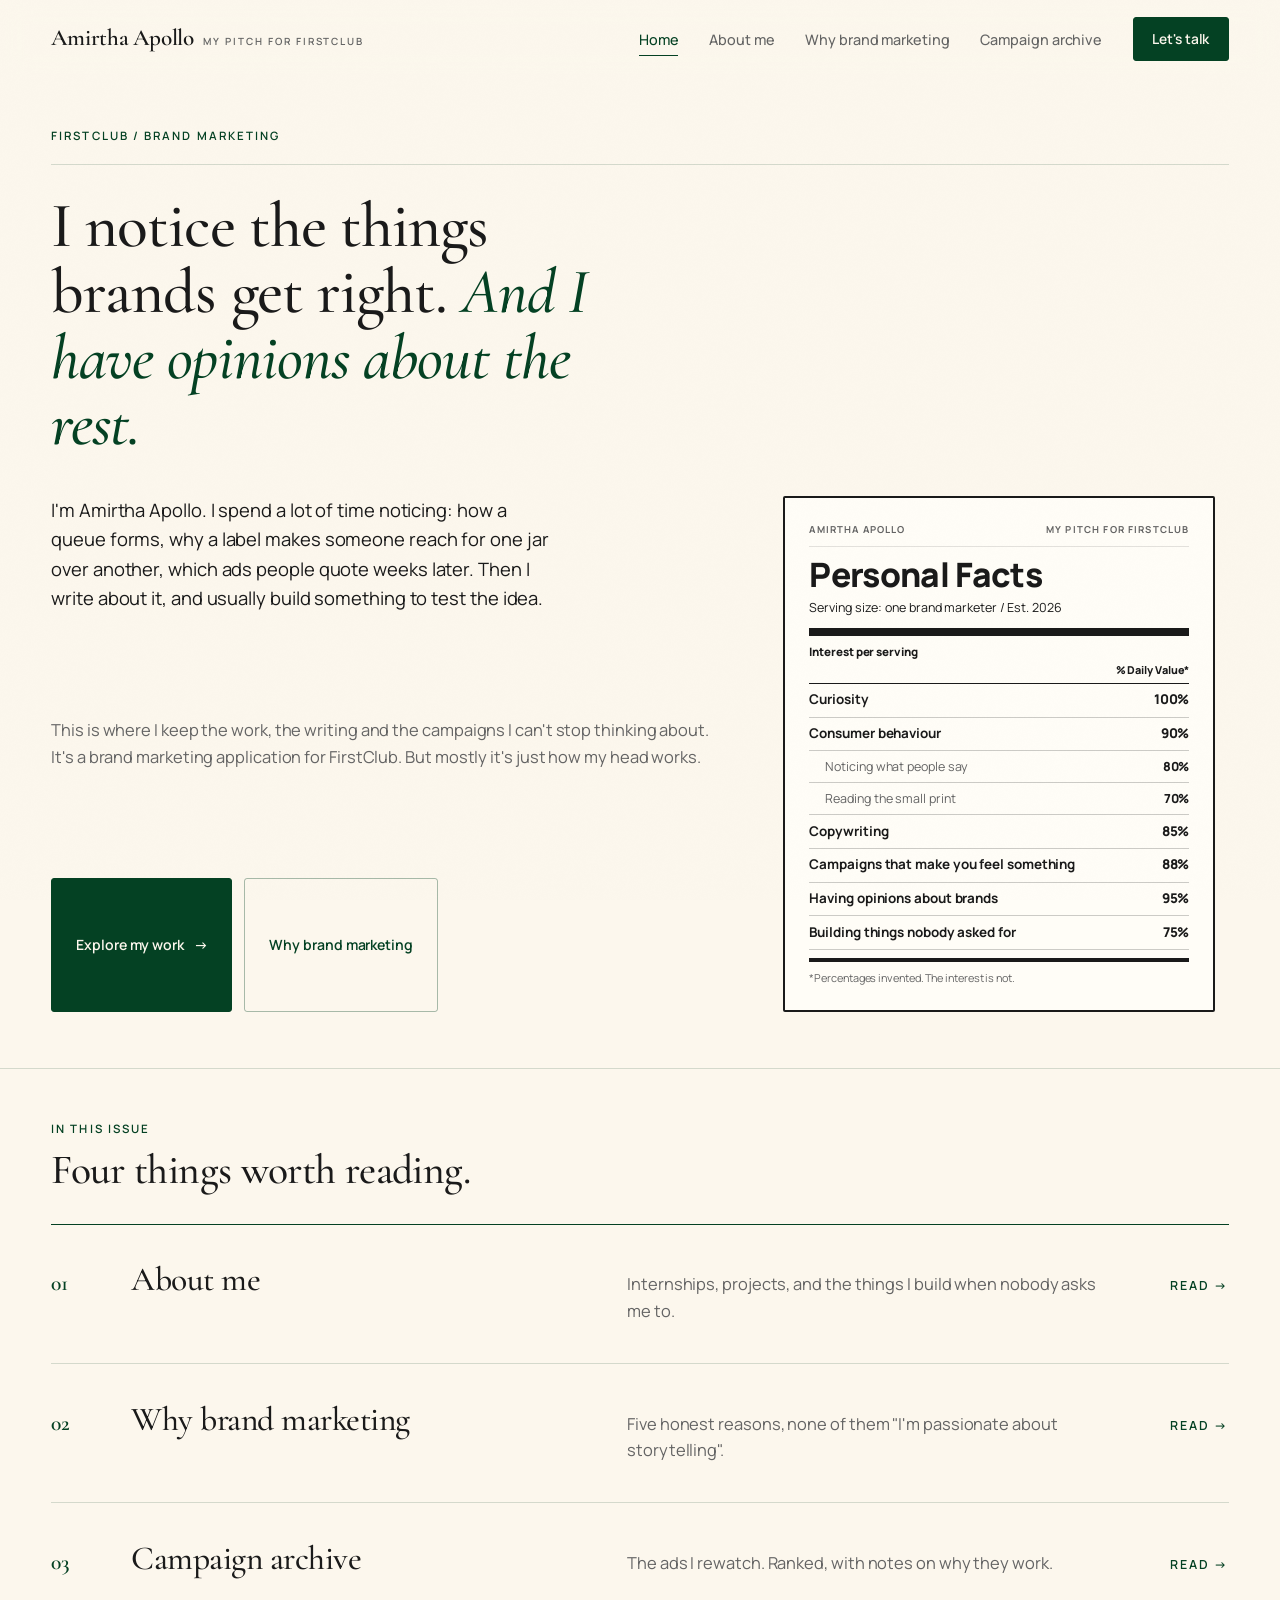
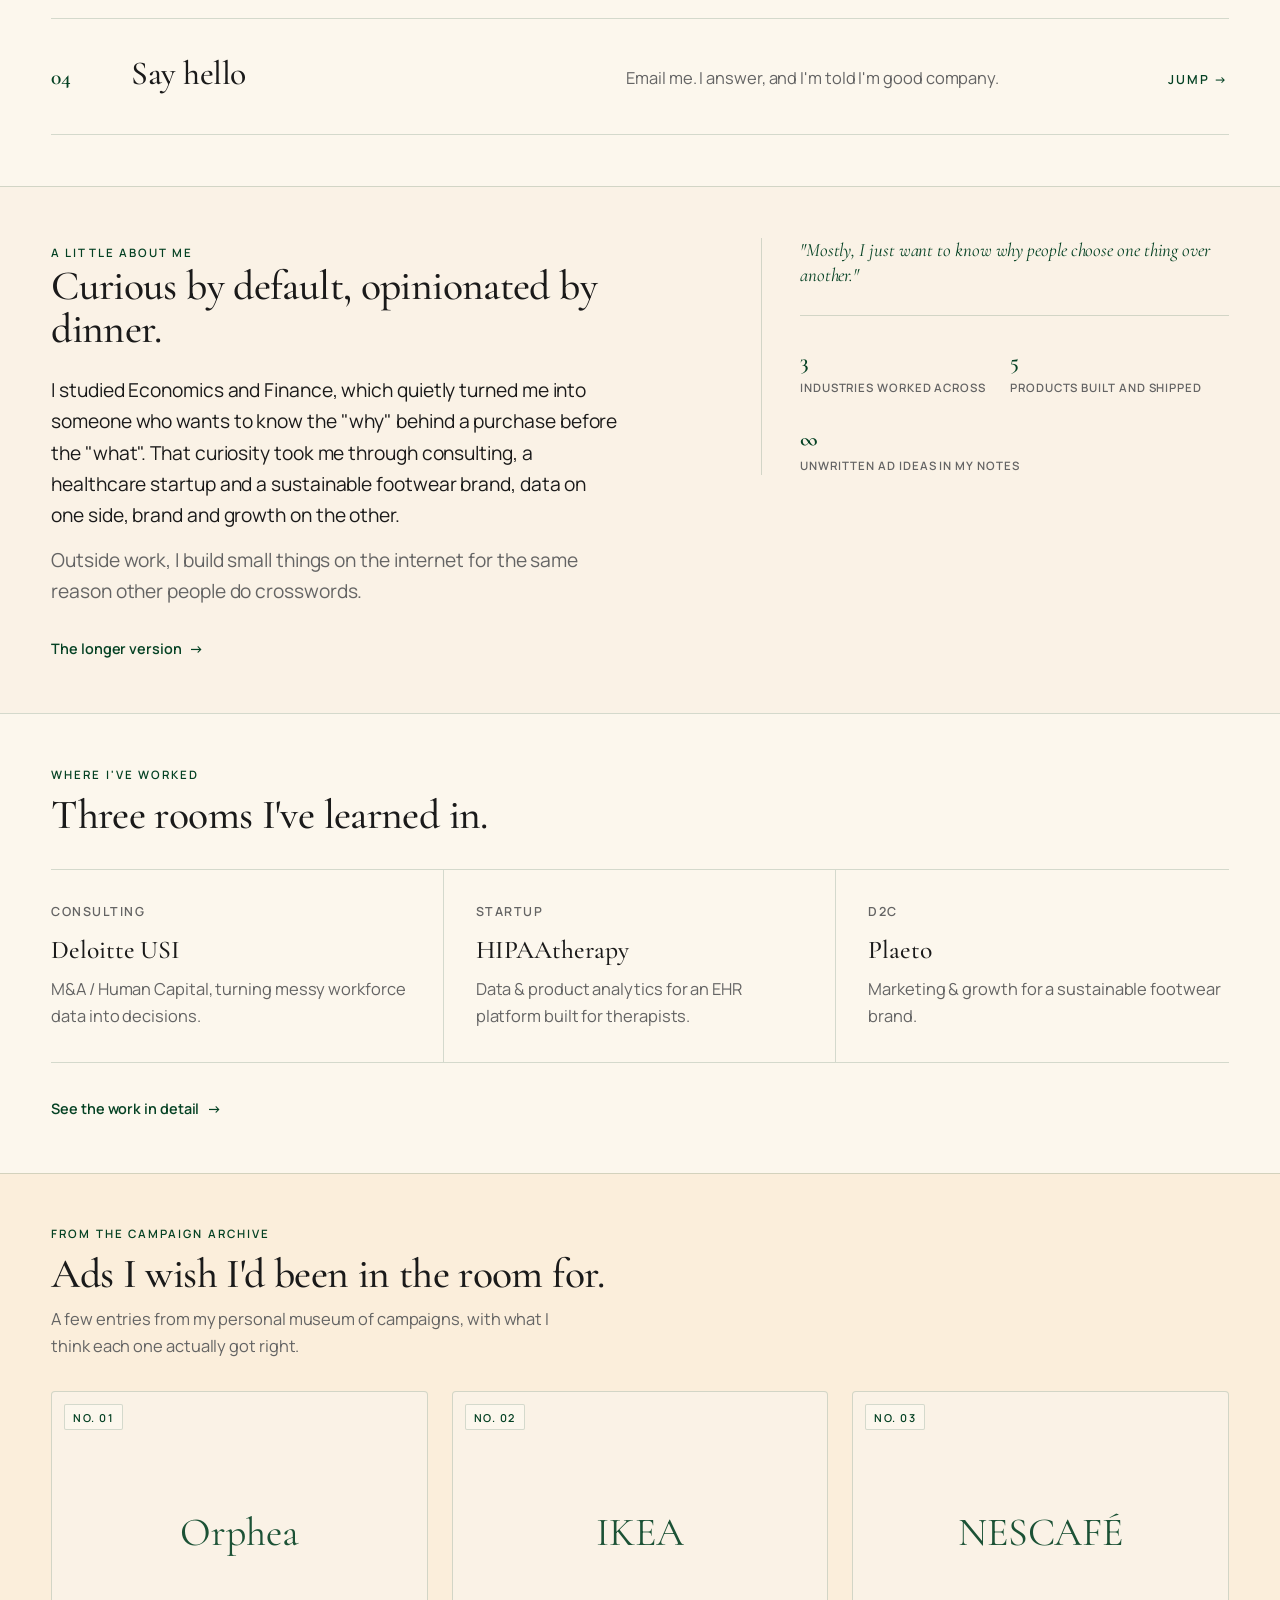
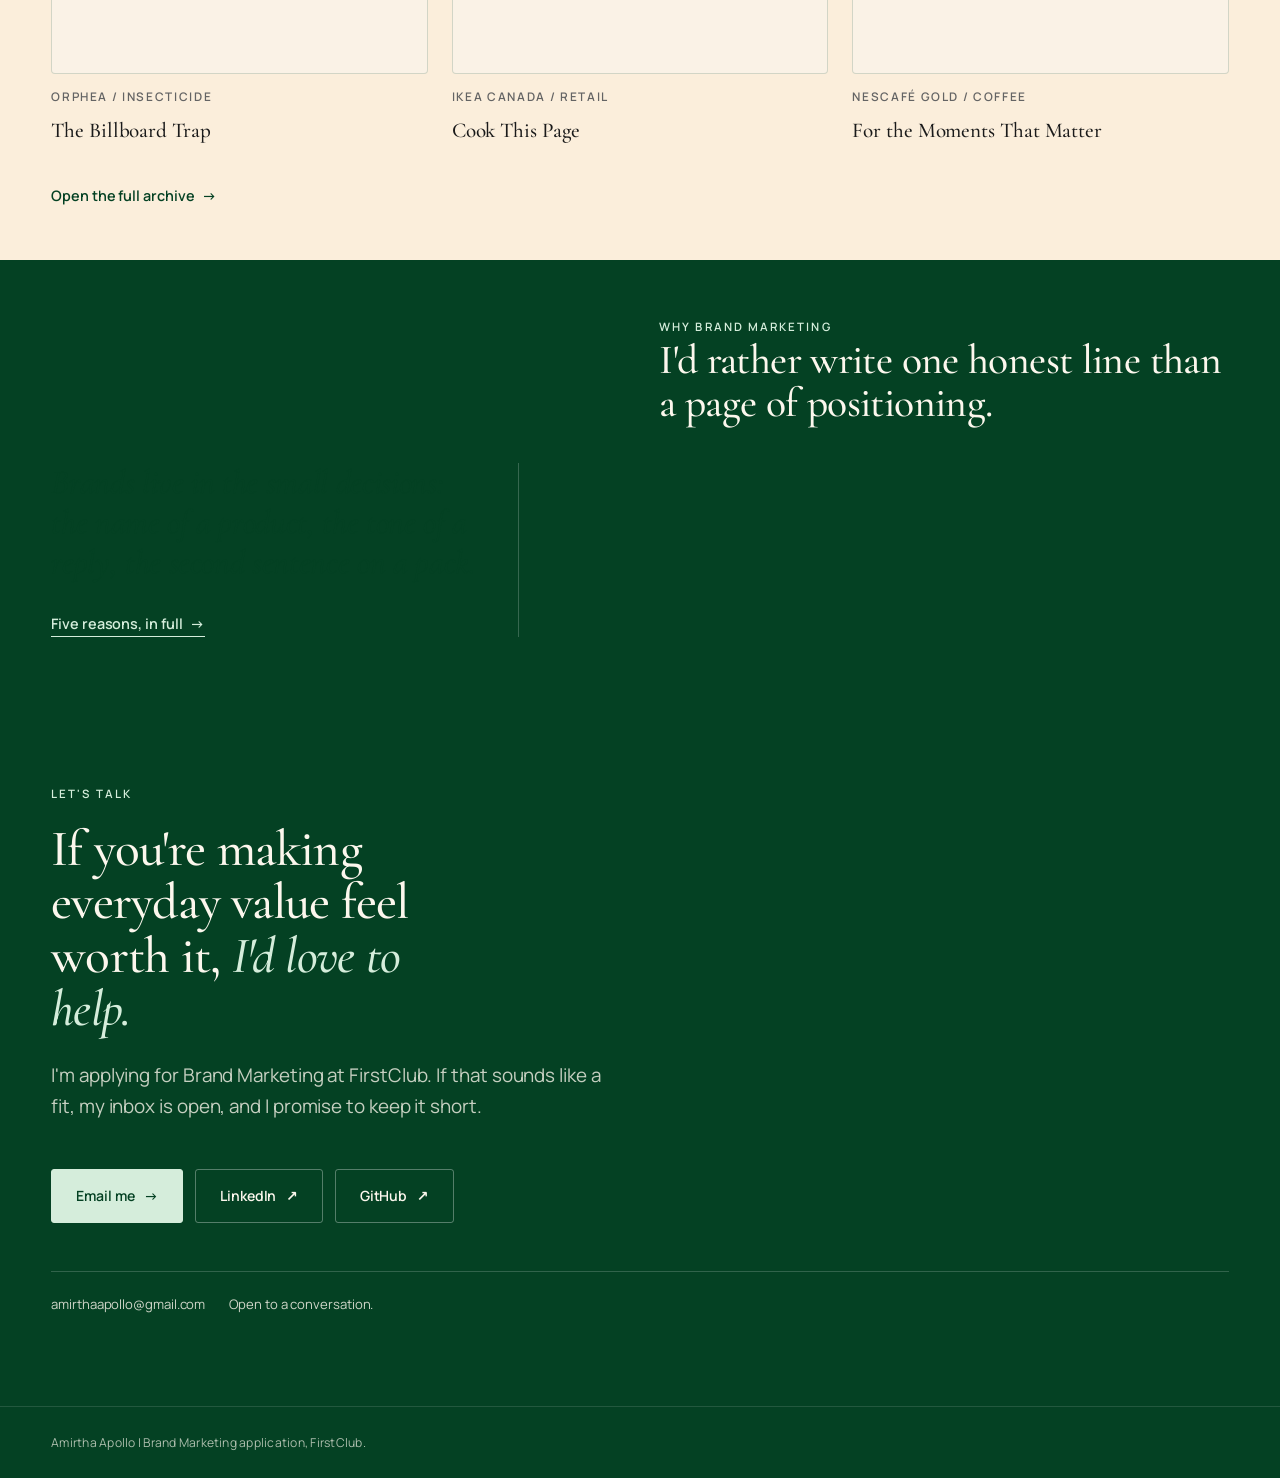
==== commit 6f425f30: "Add favicon, wire LinkedIn, refine About/Why content, remove resume + footer note - Add favicon.svg " ====
--- a/index.html
+++ b/index.html
@@ -7,6 +7,8 @@
   <meta name="description" content="Amirtha Apollo, Brand Marketing application for FirstClub. Notes on brands, campaigns and the people who choose them." />
   <meta name="author" content="Amirtha Apollo" />
   <meta name="theme-color" content="#fcf7ed" />
+  <link rel="icon" type="image/svg+xml" href="favicon.svg" />
+  <link rel="apple-touch-icon" href="favicon.svg" />
   <link rel="canonical" href="https://amirthaapollo.netlify.app/" />
 
   <meta property="og:type" content="website" />
@@ -17,7 +19,7 @@
   <link rel="preconnect" href="https://fonts.googleapis.com" />
   <link rel="preconnect" href="https://fonts.gstatic.com" crossorigin />
   <link href="https://fonts.googleapis.com/css2?family=Cormorant+Garamond:ital,wght@0,400;0,500;0,600;0,700;1,400;1,500;1,600&family=Manrope:wght@300;400;500;600;700&display=swap" rel="stylesheet" />
-  <link rel="stylesheet" href="styles.css?v=10" />
+  <link rel="stylesheet" href="styles.css?v=12" />
 
   <script type="application/ld+json">
   {
@@ -26,7 +28,7 @@
     "name": "Amirtha Apollo",
     "email": "mailto:amirthaapollo@gmail.com",
     "url": "https://amirthaapollo.netlify.app/",
-    "sameAs": ["https://github.com/AmirthaApollo"],
+    "sameAs": ["https://github.com/AmirthaApollo", "https://www.linkedin.com/in/amirtha-apollo-776358271/"],
     "jobTitle": "Brand Marketing",
     "knowsAbout": ["Brand Marketing", "Consumer Behaviour", "Copywriting", "Campaigns", "Growth"]
   }
@@ -229,28 +231,28 @@
 
         <div class="preview-cards">
           <article class="pcard reveal">
-            <a href="campaigns.html#orphea" class="pcard-visual">
+            <a href="campaigns.html" class="pcard-visual">
               <span class="pcard-rank">No. 01</span>
               <span class="pcard-mark">Orphea</span>
             </a>
             <span class="pcard-brand">Orphea / Insecticide</span>
-            <a class="pcard-title" href="campaigns.html#orphea">The Billboard Trap</a>
+            <a class="pcard-title" href="campaigns.html">The Billboard Trap</a>
           </article>
           <article class="pcard reveal">
-            <a href="campaigns.html#ikea" class="pcard-visual">
+            <a href="campaigns.html" class="pcard-visual">
               <span class="pcard-rank">No. 02</span>
               <span class="pcard-mark">IKEA</span>
             </a>
             <span class="pcard-brand">IKEA Canada / Retail</span>
-            <a class="pcard-title" href="campaigns.html#ikea">Cook This Page</a>
+            <a class="pcard-title" href="campaigns.html">Cook This Page</a>
           </article>
           <article class="pcard reveal">
-            <a href="campaigns.html#nescafe" class="pcard-visual">
+            <a href="campaigns.html" class="pcard-visual">
               <span class="pcard-rank">No. 03</span>
               <span class="pcard-mark">NESCAFÉ</span>
             </a>
             <span class="pcard-brand">NESCAFÉ Gold / Coffee</span>
-            <a class="pcard-title" href="campaigns.html#nescafe">For the Moments That Matter</a>
+            <a class="pcard-title" href="campaigns.html">For the Moments That Matter</a>
           </article>
         </div>
 
@@ -289,8 +291,7 @@
         </p>
         <div class="cta-actions reveal">
           <a class="btn btn-on-green" href="mailto:amirthaapollo@gmail.com">Email me <span class="arw" aria-hidden="true">&#8594;</span></a>
-          <a class="btn btn-line" href="#">Resume <span aria-hidden="true">&#8599;</span></a>
-          <a class="btn btn-line" href="#">LinkedIn <span aria-hidden="true">&#8599;</span></a>
+          <a class="btn btn-line" href="https://www.linkedin.com/in/amirtha-apollo-776358271/" target="_blank" rel="noopener">LinkedIn <span aria-hidden="true">&#8599;</span></a>
           <a class="btn btn-line" href="https://github.com/AmirthaApollo" target="_blank" rel="noopener">GitHub <span aria-hidden="true">&#8599;</span></a>
         </div>
         <div class="cta-detail reveal">
@@ -305,7 +306,6 @@
   <footer class="footer">
     <div class="wrap footer-in">
       <span>Amirtha Apollo | Brand Marketing application, FirstClub.</span>
-      <span><span id="year">2026</span> / Made with opinions.</span>
     </div>
   </footer>
 
--- a/styles.css
+++ b/styles.css
@@ -2079,3 +2079,186 @@
 .dossier {
   padding-bottom: clamp(1.75rem, 3vw, 2.5rem);
 }
+
+/* ---------- embedded site preview ---------- */
+
+.embed {
+  border: 1px solid var(--line);
+  border-radius: 6px;
+  overflow: hidden;
+  background: var(--cream);
+}
+
+.embed-bar {
+  display: flex;
+  align-items: center;
+  justify-content: space-between;
+  gap: 1rem;
+  padding: 0.7rem 0.9rem;
+  border-bottom: 1px solid var(--line);
+  background: var(--beige);
+}
+
+.embed-url {
+  font-family: var(--sans);
+  font-size: 0.78rem;
+  letter-spacing: 0.02em;
+  color: var(--grey);
+  overflow: hidden;
+  text-overflow: ellipsis;
+  white-space: nowrap;
+}
+
+.embed-frame {
+  position: relative;
+  aspect-ratio: 16 / 10;
+  min-height: 62vh;
+  background: var(--cream);
+}
+
+.embed-frame iframe {
+  position: absolute;
+  inset: 0;
+  width: 100%;
+  height: 100%;
+  border: 0;
+}
+
+.embed-note {
+  margin-top: 1rem;
+  font-size: 0.85rem;
+  color: var(--grey);
+}
+
+.embed-note a {
+  color: var(--forest);
+  border-bottom: 1px solid var(--line-strong);
+}
+
+.embed-note a:hover {
+  border-color: var(--forest);
+}
+
+/* ---------- why page: compact mind map ---------- */
+
+.page-head--tiny {
+  padding-block: clamp(1.25rem, 3vw, 2rem) clamp(0.5rem, 1.5vw, 1rem);
+}
+
+.mindmap {
+  display: grid;
+  gap: 1.5rem;
+}
+
+.mm-hub-kicker {
+  font-size: 0.72rem;
+  font-weight: 600;
+  letter-spacing: 0.14em;
+  text-transform: uppercase;
+  color: var(--forest);
+}
+
+.mm-hub-title {
+  margin-top: 0.5rem;
+  font-family: var(--display);
+  font-size: clamp(1.5rem, 1.15rem + 1.6vw, 2.2rem);
+  font-weight: 600;
+  line-height: 1.08;
+  letter-spacing: -0.01em;
+}
+
+.mm-hub-note {
+  margin-top: 0.6rem;
+  color: var(--grey);
+  font-size: 0.95rem;
+  max-width: 40ch;
+}
+
+.mm-branches {
+  position: relative;
+  display: grid;
+  gap: 0.85rem;
+  padding-left: 1.5rem;
+}
+
+.mm-branches::before {
+  content: "";
+  position: absolute;
+  left: 0.3rem;
+  top: 1.1rem;
+  bottom: 1.1rem;
+  width: 1px;
+  background: var(--line-strong);
+}
+
+.mm-node {
+  position: relative;
+  display: grid;
+  gap: 0.15rem;
+  padding: 0.5rem 0;
+}
+
+.mm-node::before {
+  content: "";
+  position: absolute;
+  left: -1.2rem;
+  top: 1.1rem;
+  width: 1.2rem;
+  height: 1px;
+  background: var(--line-strong);
+}
+
+.mm-num {
+  font-size: 0.66rem;
+  font-weight: 700;
+  letter-spacing: 0.14em;
+  color: var(--forest);
+}
+
+.mm-title {
+  font-family: var(--sans);
+  font-weight: 700;
+  font-size: 0.98rem;
+  line-height: 1.25;
+}
+
+.mm-line {
+  color: var(--grey);
+  font-size: 0.85rem;
+}
+
+@media (min-width: 900px) {
+  .mindmap {
+    grid-template-columns: minmax(0, 0.42fr) minmax(0, 0.58fr);
+    align-items: center;
+    gap: 0;
+  }
+
+  .mm-hub {
+    position: relative;
+    padding-right: 3rem;
+  }
+
+  .mm-hub::after {
+    content: "";
+    position: absolute;
+    right: 0;
+    top: 50%;
+    width: 3rem;
+    height: 1px;
+    background: var(--line-strong);
+  }
+
+  .mm-branches {
+    padding-left: 3rem;
+  }
+
+  .mm-branches::before {
+    left: 0;
+  }
+
+  .mm-node::before {
+    left: -3rem;
+    width: 3rem;
+  }
+}
